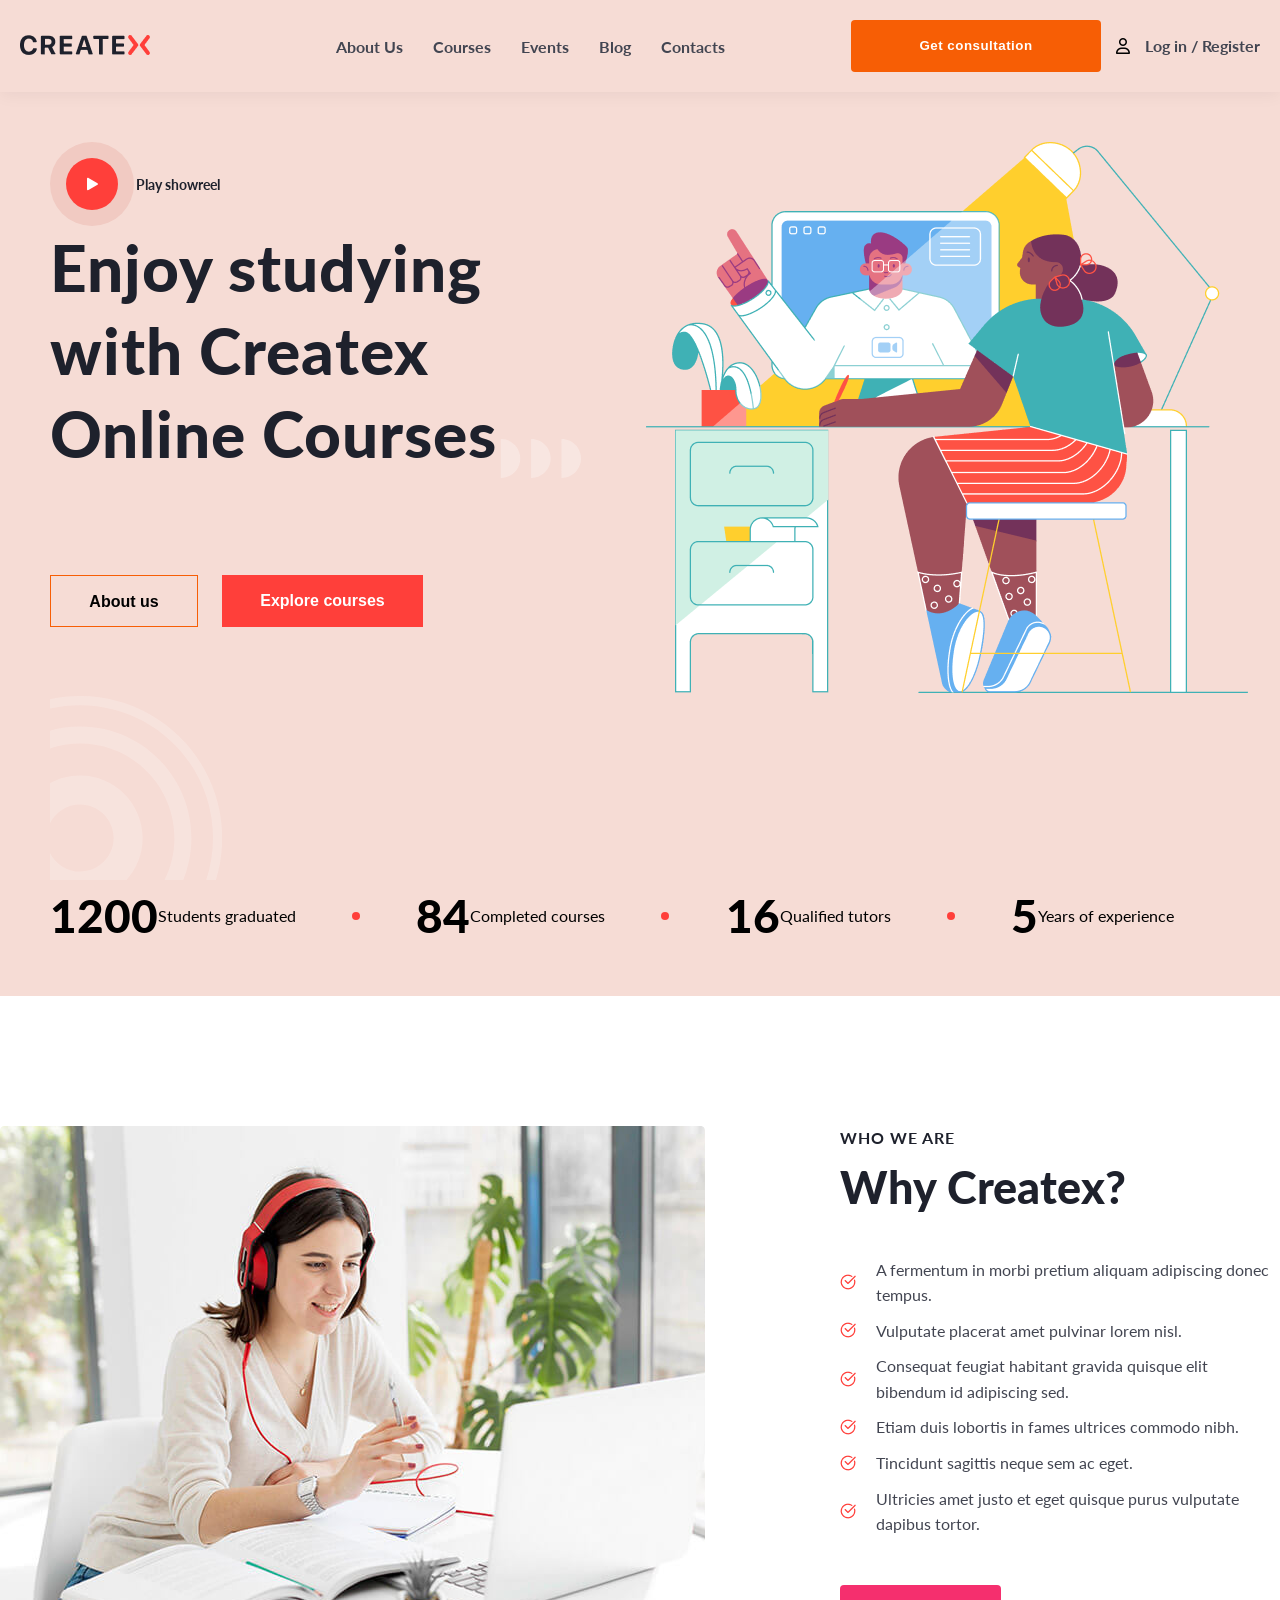
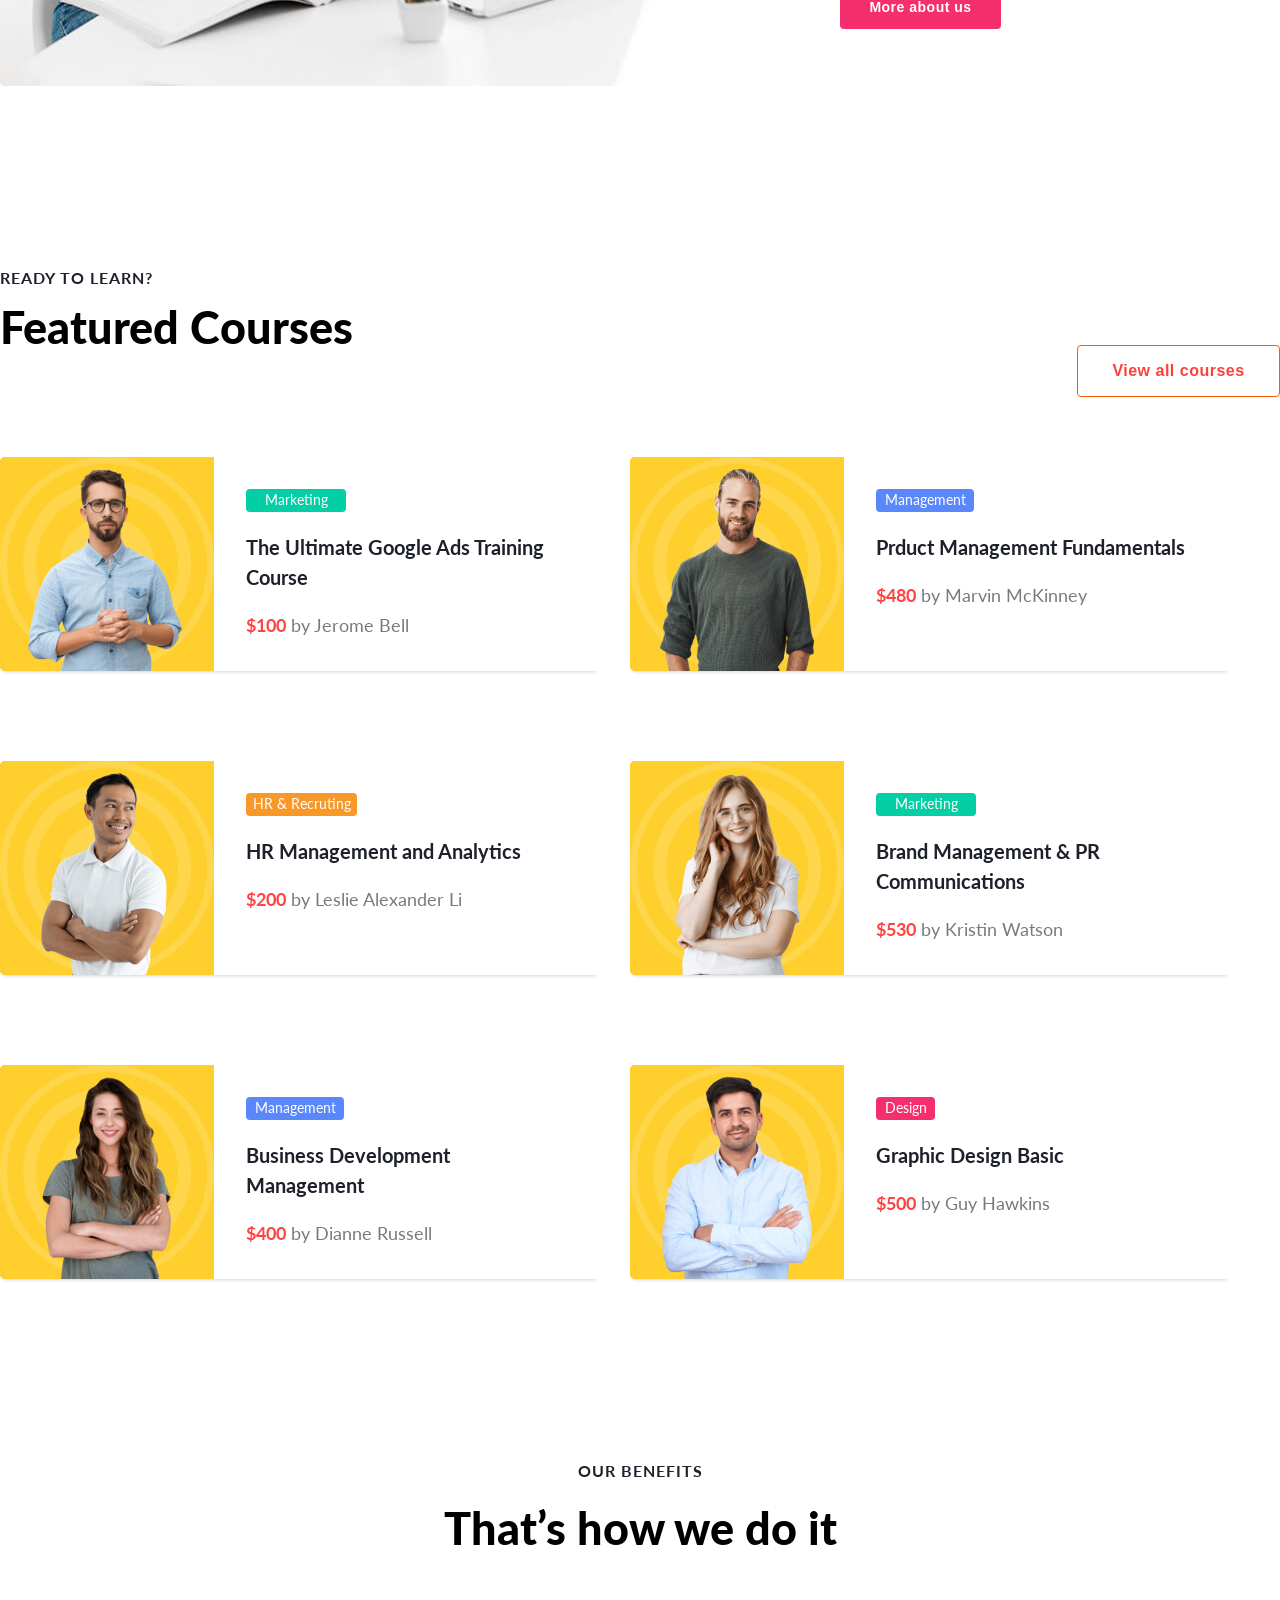
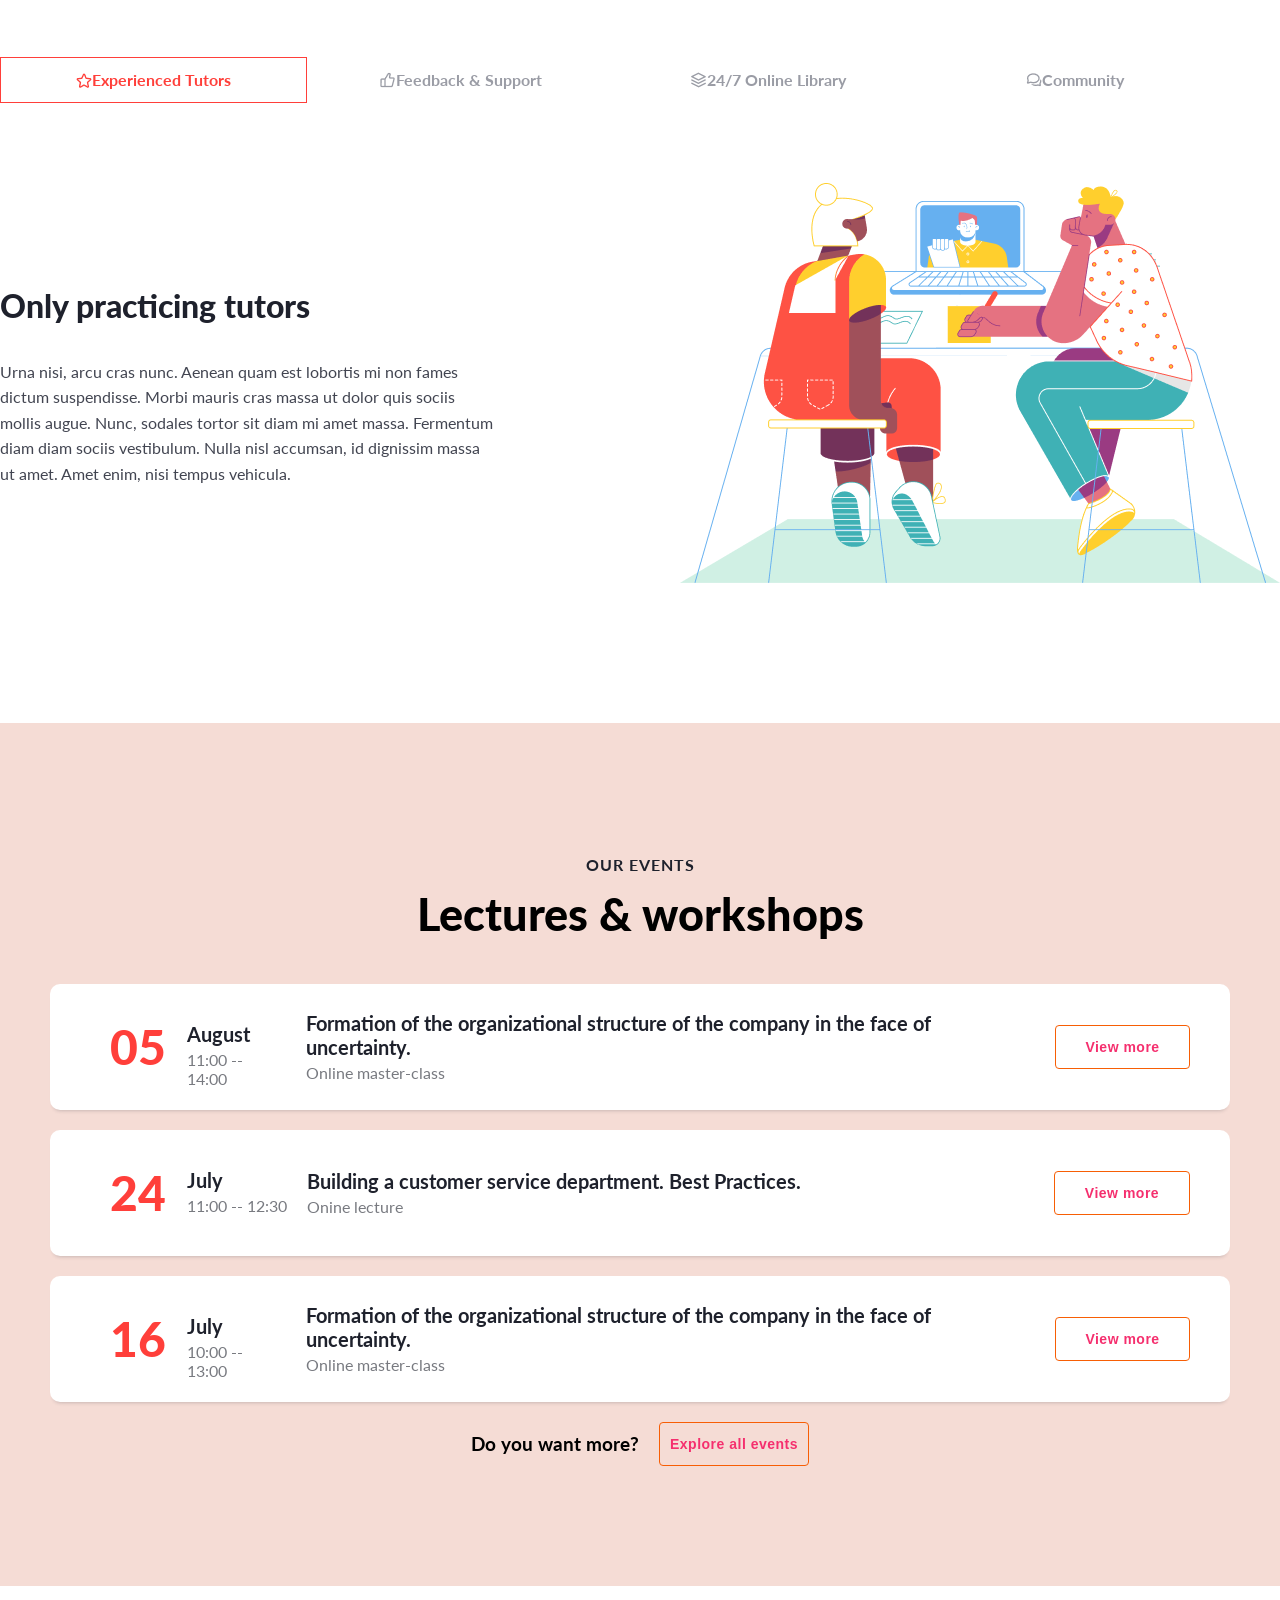
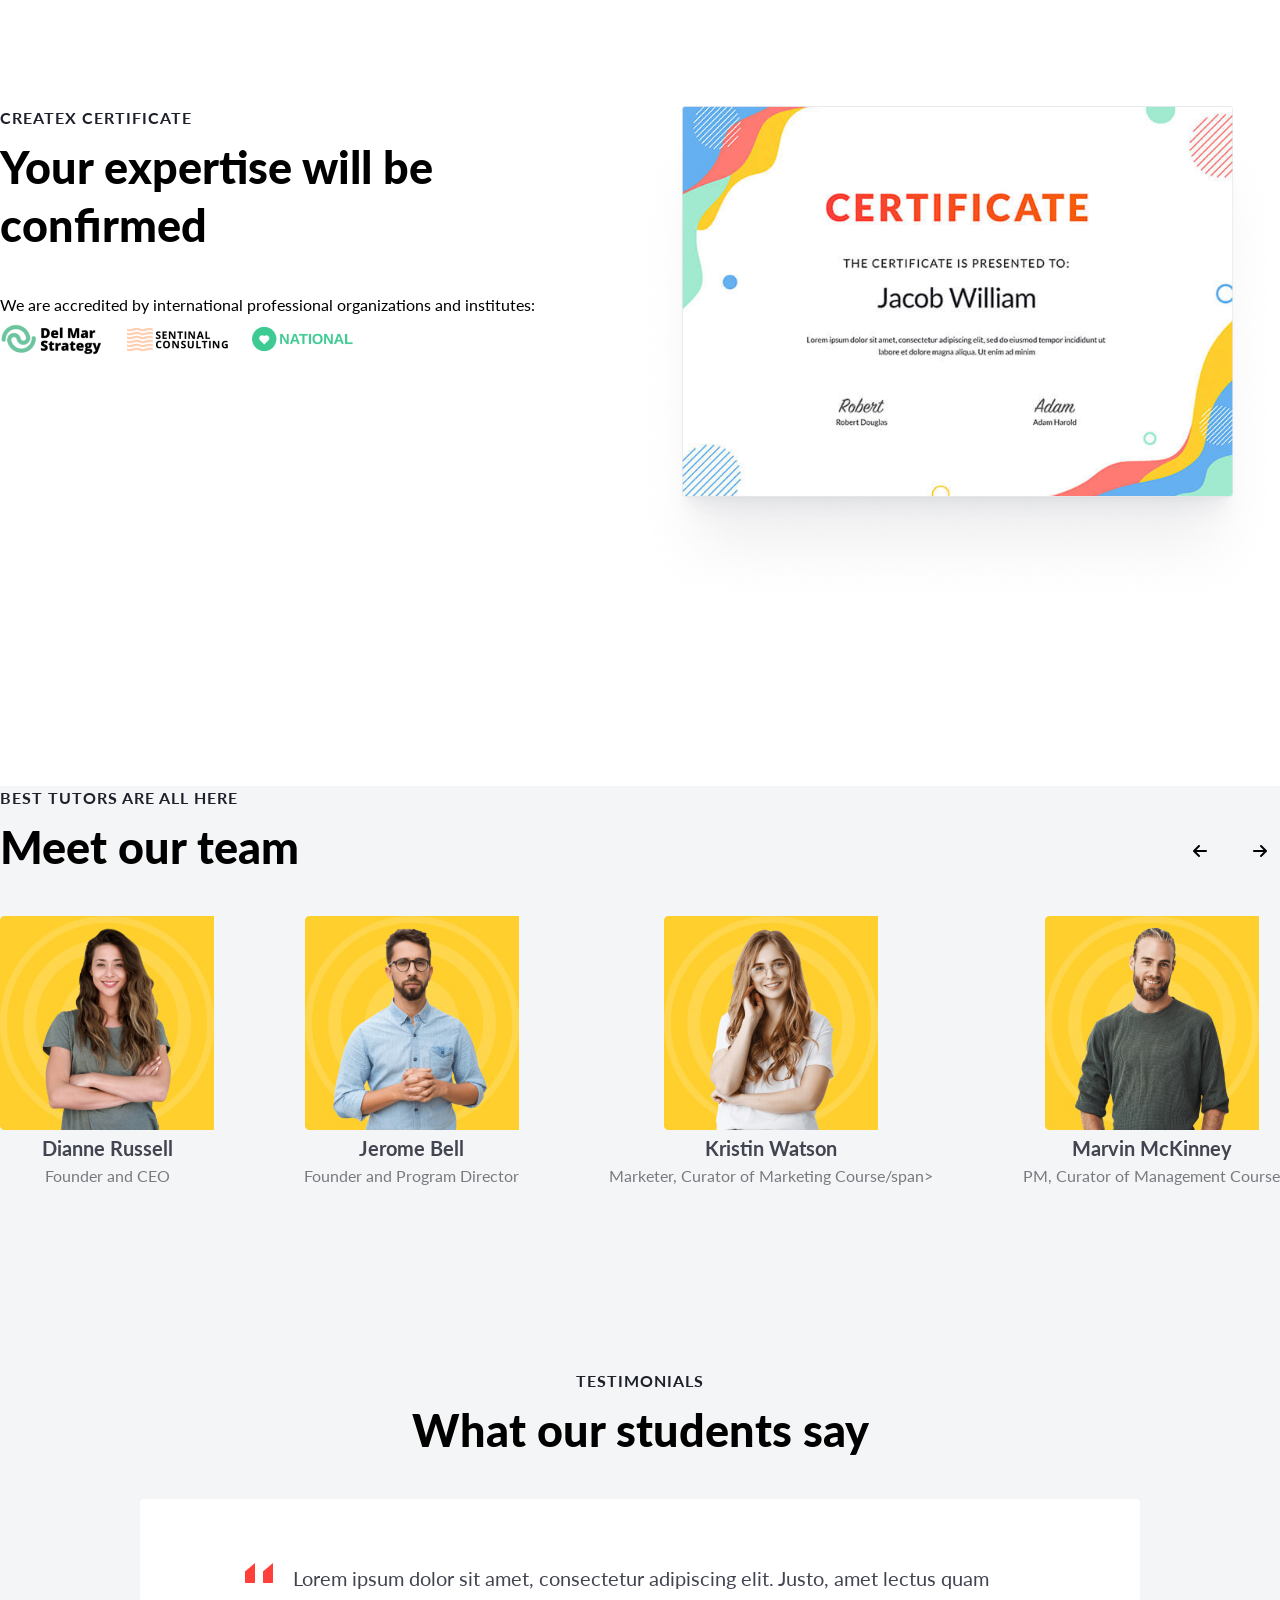
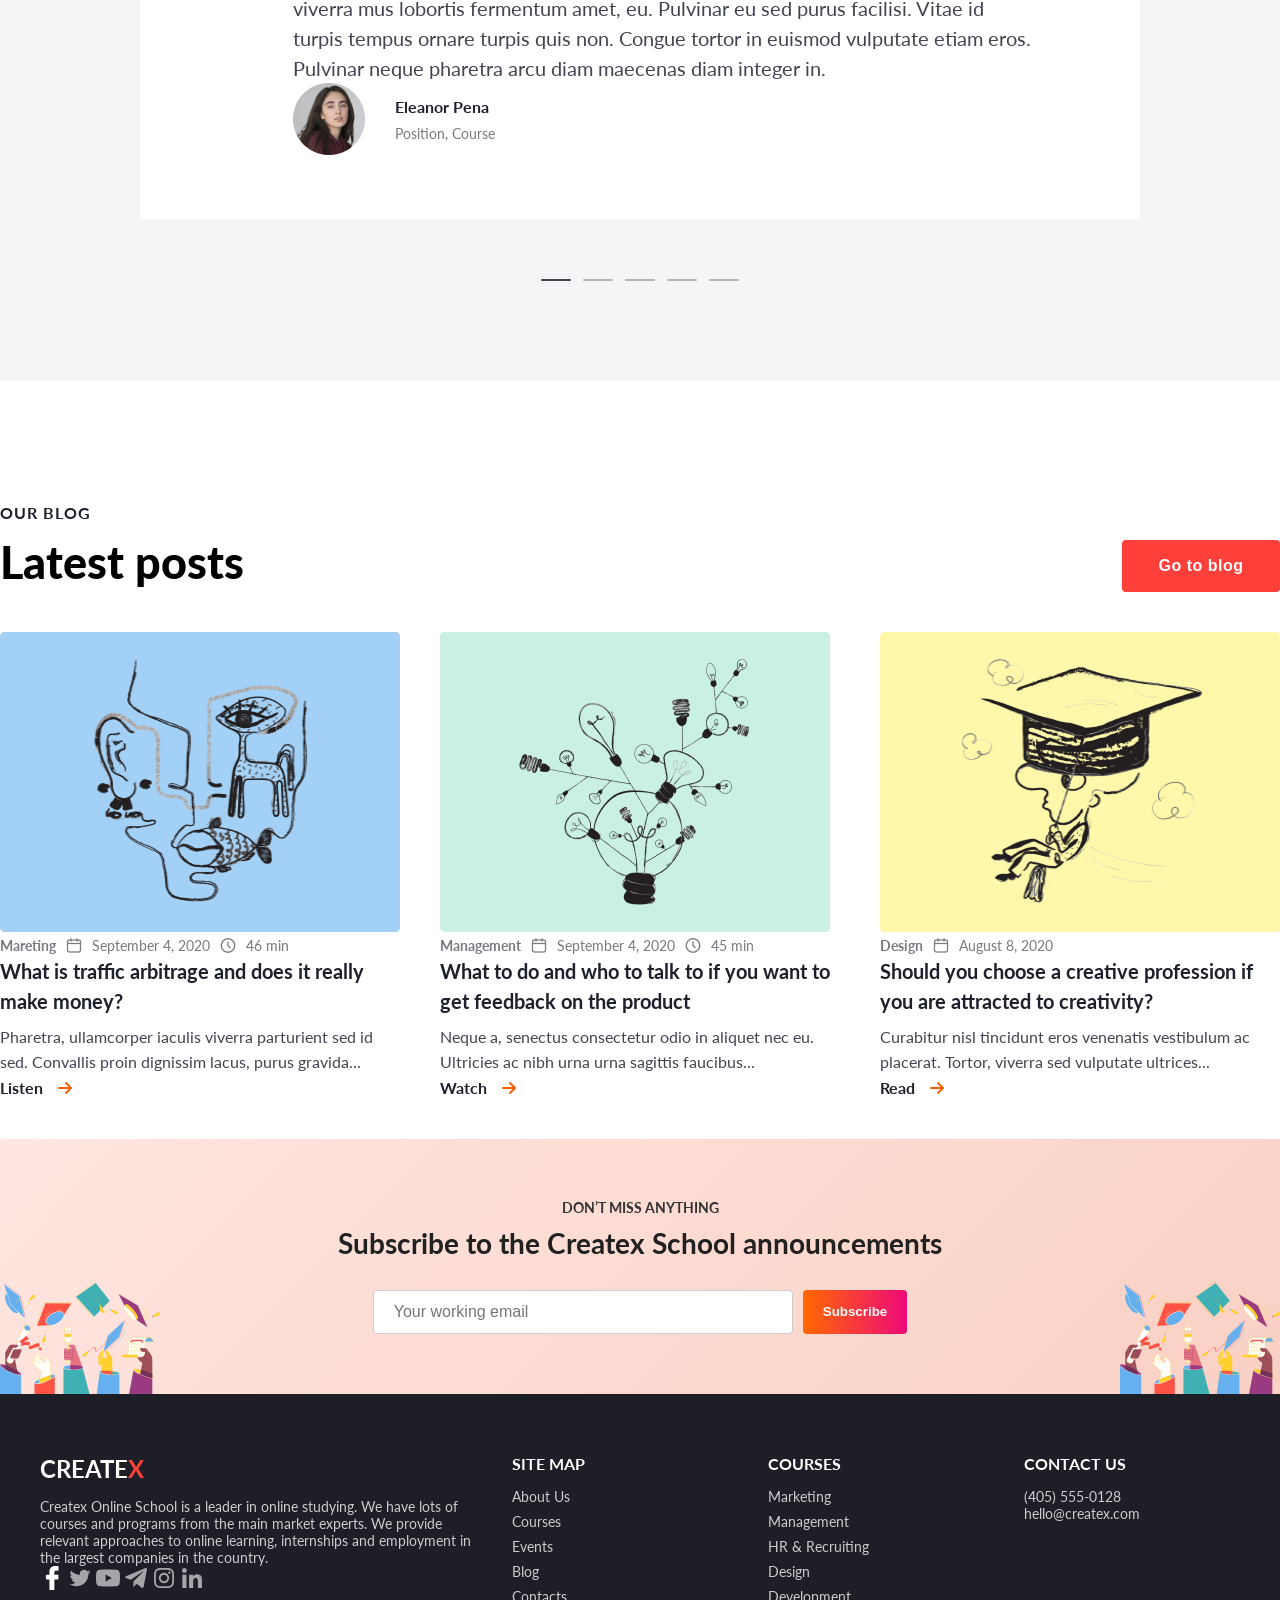
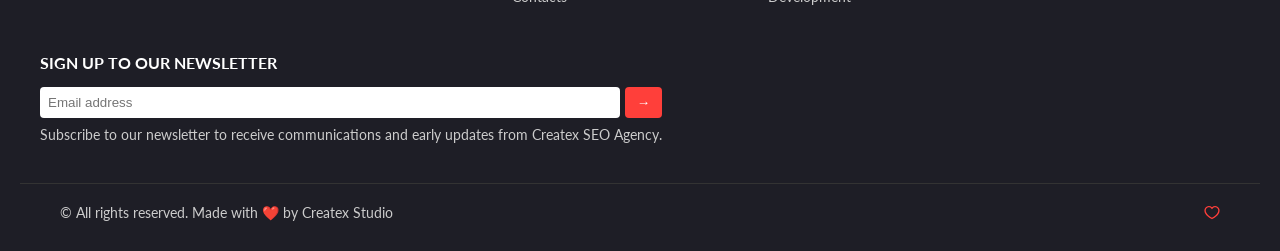
==== index.html @ f2e472a7 "first  limit edit" ====
<!DOCTYPE html>
<html lang="en">
<head>
    <meta charset="UTF-8">
    <meta name="viewport" content="width=device-width, initial-scale=1.0">
    <link rel="stylesheet" href="https://cdnjs.cloudflare.com/ajax/libs/font-awesome/6.7.2/css/all.min.css"
        integrity="sha512-Evv84Mr4kqVGRNSgIGL/F/aIDqQb7xQ2vcrdIwxfjThSH8CSR7PBEakCr51Ck+w+/U6swU2Im1vVX0SVk9ABhg=="
        crossorigin="anonymous" referrerpolicy="no-referrer" />
    <link rel="stylesheet" href="./styles/main.css">
    <title>Online Courses</title>
</head>
<body>
        
            <header>
               <div class="container">
                <div class="wrapp-header">
                    <div>
                        <img src="./images/logo.png" alt="">
                    </div>
                    <nav>
                        <ul>
                            <li>
                                <a href="">About Us</a>
                            </li>
                    
                            <li>
                                <a href="./pages/secondary.html">Courses</a>
                            </li>
                    
                            <li>
                                <a href="">Events</a>
                            </li>
                            <li>
                                <a href="">Blog</a>
                            </li>
                            <li>
                                <a href="">Contacts</a>
                            </li>
                        </ul>
                    </nav>
                    
                    <div class="header-btn-div">
                        <button class="header-btn">Get consultation</button>
                    
                        <i class="fa-regular fa-user"></i>
                        <span>Log in / Register</span>
                        </div>
                </div>
               </div>
             </header>
            <main>
                <section class="main-section">
                    <div class="container">
                       <div class="main-section_container">
                        <div class="main-div">
                            <div>
                                <div class="main-section-title">
                                    <div class="circle-flex">
                                        <div class="circle-flex1">
                                            <div class="circle-flex2">
                                                <img src="./images/Polygon.svg" alt="">
                                            </div>
                                        </div>
                                        <p>Play showreel</p>
                                    </div>
                                    <h1>Enjoy studying with Createx Online Courses</h1>
                                    <div class="circle-svg2">
                                        <img src="./images/shapes (2).svg" alt="">
                                    </div>
                                    <div class="main-bottom-btn">
                                        <button>About us</button>
                                        <button>Explore courses</button>
                                    </div>
                                </div>
                            </div>
                            <div class="main-img">
                                <img src="./images/illustration.png" alt="">
                            </div>
                        </div>
                        <div class="circle-svg1">
                            <img src="./images/circles.svg" alt="">
                        </div>
                        
                        <div class="main-section-bottom-sub">
                            <div>
                                <p>1200</p>
                                <span>Students graduated</span>
                            </div>
                            <div class="main-cub">
                            </div>
                        
                            <div>
                                <p>84</p>
                                <span>Completed courses</span>
                            </div>
                            <div class="main-cub">
                        
                            </div>
                        
                            <div>
                                <p>16</p>
                                <span>Qualified tutors</span>
                            </div>
                            <div class="main-cub">
                        
                            </div>
                        
                            <div>
                                <p>5</p>
                                <span>Years of experience</span>
                            </div>
                            <div>
                        
                            </div>
                        </div>
                       </div>
                    </div>        
                </section>
                <section class="secondary-section">
                    <div class="container">
                        <div class="secondary-section-maind_div">
                            <img src="./images/image.png" alt="">
                            <div class="secondary-section-title">
                                <h6>Who we are</h6>
                                <h1>Why Createx?</h1>
                                <div class="secondary-section-check_info">
                                    <div class="check-item">
                                        <img src="./images/check.png" alt="">
                                        <span>A fermentum in morbi pretium aliquam adipiscing donec tempus.</span>
                                    </div>
                                    <div class="check-item">
                                        <img src="./images/check.png" alt="">
                                        <span>Vulputate placerat amet pulvinar lorem nisl.</span>
                                    </div>
                                    <div class="check-item">
                                        <img src="./images/check.png" alt="">
                                        <span>Consequat feugiat habitant gravida quisque elit bibendum id adipiscing sed.</span>
                                    </div>
                                    <div class="check-item">
                                        <img src="./images/check.png" alt="">
                                        <span>Etiam duis lobortis in fames ultrices commodo nibh.</span>
                                    </div>
                                    <div class="check-item">
                                        <img src="./images/check.png" alt="">
                                        <span>Tincidunt sagittis neque sem ac eget.</span>
                                    </div>
                                    <div class="check-item">
                                        <img src="./images/check.png" alt="">
                                        <span>Ultricies amet justo et eget quisque purus vulputate dapibus tortor.</span>
                                    </div>
                                </div>
                                <button>More about us</button>
                            </div>
                        </div>
                    </div>
                </section>
                <section class="third-section">
                    <div class="container">
                        <div class="third-section-title">
                            <div class="third-section-heading">
                                <h6>Ready to learn?</h6>
                                <h1>Featured Courses</h1>
                            </div>
                            <button class="view-courses-btn">View all courses</button>
                        </div>

                        <div class="third-section-products-items">
                            <div class="third-section-products">
                                <img src="./images/image (5).png" alt="">
                                <div class="third-section-products-item">
                                    <span class="marketing-span">Marketing</span>
                                    <p>The Ultimate Google Ads Training Course</p>

                                    <div class="price-by-work">
                                        <span>$100</span>
                                        <span>by Jerome Bell</span>
                                    </div>
                                </div>
                            </div>

                            <div class="third-section-products">
                                <img src="./images/image (4).png" alt="">
                                <div class="third-section-products-item">
                                    <span class="menegment-span">Management</span>
                                    <p>Prduct Management Fundamentals</p>
                            
                                    <div class="price-by-work">
                                        <span>$480</span>
                                        <span>by Marvin McKinney</span>
                                    </div>
                                </div>
                            </div>

                            <div class="third-section-products">
                                <img src="./images/image -back-yellew2.png" alt="">
                                <div class="third-section-products-item">
                                    <span class="hr-span">HR & Recruting</span>
                                    <p>HR Management and Analytics</p>
                            
                                    <div class="price-by-work">
                                        <span>$200</span>
                                        <span>by Leslie Alexander Li</span>
                                    </div>
                                </div>
                            </div>

                            <div class="third-section-products">
                                <img src="./images/image (2).png" alt="">
                                <div class="third-section-products-item">
                                    <span class="marketing-span">Marketing</span>
                                    <p>Brand Management & PR Communications</p>
                            
                                    <div class="price-by-work">
                                        <span>$530</span>
                                        <span>by Kristin Watson</span>
                                    </div>
                                </div>
                            </div>

                            <div class="third-section-products">
                                <img src="./images/image (3).png" alt="">
                                <div class="third-section-products-item">
                                    <span class="menegment-span">Management</span>
                                    <p>Business Development Management</p>
                            
                                    <div class="price-by-work">
                                        <span>$400</span>
                                        <span>by Dianne Russell</span>
                                    </div>
                                </div>
                            </div>

                            <div class="third-section-products">
                                <img src="./images/image3.png" alt="">
                                <div class="third-section-products-item">
                                    <span class="design-span">Design</span>
                                    <p>Graphic Design Basic</p>
                            
                                    <div class="price-by-work">
                                        <span>$500</span>
                                        <span>by Guy Hawkins</span>
                                    </div>
                                </div>
                            </div>
                        </div>
                    </div>
                </section>
                <section class="fourth-section">
                    <div class="container">
                        <div class="fourth-section-title">
                            <h6>Our benefits</h6>
                            <h1>That’s how we do it</h1>
                        </div>
                        <div class="feedback-box">
                            <div class="feedback-box-firs">
                                <img src="./icons/Star (Stroke).png" alt="">
                                <p class="exp">Experienced Tutors</p>
                            </div>
                            <div>
                                <img src="./icons/like.png" alt="">
                                <p>Feedback & Support</p>
                            </div>
                            <div>
                                <img src="./icons/Layouts.png" alt="">
                                <p>24/7 Online Library</p>
                            </div>
                            <div>
                                <img src="./icons/Chat.png" alt="">
                                <p>Community</p>
                            </div>
                        </div>

                        <div class="fourth-section-middle">
                            <div>
                                <h2>Only practicing tutors</h2>
                                <span>Urna nisi, arcu cras nunc. Aenean quam est lobortis mi non fames dictum suspendisse. Morbi mauris cras massa ut dolor
                                quis sociis mollis augue. Nunc, sodales tortor sit diam mi amet massa. Fermentum diam diam sociis vestibulum. Nulla nisl
                                accumsan, id dignissim massa ut amet. Amet enim, nisi tempus vehicula.</span>
                            </div>
                            <img src="./images/illustration (2).png" alt="">
                        </div>
                    </div>
                </section>   
                <section class="fifth-section">
                    <div class="container">
                        <div class="fifth-section-main_div">
                            <div class="fifth-section-title">
                                <h6>Our Events</h6>
                                <h1>Lectures & workshops</h1>
                            </div>
                            
                            <div class="time-workshop">
                            
                                <div class="time-workshop-item">
                                    <p class="p1">05</p>
                                    <div class="time-workshop-cloc">
                                        <span class="span1">August</span>
                                        <span class="span2">11:00 -- 14:00</span>
                                    </div>
                                    <div class="master-class">
                                        <p>Formation of the organizational structure of the company in the face of uncertainty.</p>
                                        <span>Online master-class</span>
                                    </div>
                                    <button>View more</button>
                            
                                </div>
                            
                            
                                <div class="time-workshop">
                            
                                    <div class="time-workshop-item">
                                        <p class="p1">24</p>
                                        <div class="time-workshop-cloc">
                                            <span class="span1">July</span>
                                            <span class="span2">11:00 -- 12:30</span>
                                        </div>
                                        <div class="master-class">
                                            <p>Building a customer service department. Best Practices.</p>
                                            <span>Onine lecture</span>
                                        </div>
                                        <button>View more</button>
                            
                                    </div>
                            
                            
                                    <div class="time-workshop">
                                        <div class="time-workshop-item">
                                            <p class="p1">16</p>
                                            <div class="time-workshop-cloc">
                                                <span class="span1">July</span>
                                                <span class="span2">10:00 -- 13:00</span>
                                            </div>
                                            <div class="master-class">
                                                <p>Formation of the organizational structure of the company in the face of uncertainty.</p>
                                                <span>Online master-class</span>
                                            </div>
                                            <button>View more</button>
                            
                                        </div>
                                    </div>
                            
                                    <div class="bottom">
                                        <div class="fifth-section-bottom-btn">
                                            <h3>Do you want more?</h3>
                                            <button>Explore all events</button>
                                        </div>
                                    </div>
                            
                                </div>
                                </section>
                                <section class="sixth-section">
                                    <div class="container">
                                        <div class="sixth-section-class">
                                            <div>
                                                <h6>Createx Certificate</h6>
                                                <h1>Your expertise will be confirmed</h1>
                                                <span>We are accredited by international professional organizations and institutes:</span>
                            
                                                <div class="sixth-section-part">
                                                    <img src="images/logo (3).png" alt="">
                                                    <img src="./images/logo (1).png" alt="">
                                                    <img src="./images/logo (2).png" alt="">
                                                </div>
                                            </div>
                            
                                            <img src="./images/image (6).png" alt="">
                                        </div>
                                    </div>
                                </section>
                                <section class="seventh-section">
                                    <div class="container">
                                       <div class="seven-section-main_div">
                                        <div class="seventh-section-title">
                                            <div>
                                                <h6>Best tutors are all here</h6>
                                                <h1>Meet our team</h1>
                                            </div>
                                            <div class="next-pages">
                                                <div><i class="fa-solid fa-arrow-left"></i></div>
                                                <div><i class="fa-solid fa-arrow-right"></i></div>
                                            </div>
                                        </div>
                                        
                                        <div class="meet-box">
                                            <div>
                                                <img src="./images/image (3).png" alt="">
                                                <p>Dianne Russell</p>
                                                <span>Founder and CEO</span>
                                            </div>
                                        
                                            <div>
                                                <img src="./images/image (5).png" alt="">
                                                <p>Jerome Bell</p>
                                                <span>Founder and Program Director</span>
                                            </div>
                                        
                                            <div>
                                                <img src="./images/image (2).png" alt="">
                                                <p>Kristin Watson</p>
                                                <span>Marketer, Curator of Marketing Course/span>
                                            </div>
                                        
                                            <div>
                                                <img src="./images/image (4).png" alt="">
                                                <p>Marvin McKinney</p>
                                                <span>PM, Curator of Management Course</span>
                                            </div>
                                        </div>
                                       </div>
                                    </div>
                                </section>
                                <div class="container">
                                    <section class="eight-section">
                                        <div class="container">
                                            <div class="eight-section-title">
                                                <h6>TESTIMONIALS</h6>
                                                <h1>What our students say</h1>
                                            </div>
                            
                                            <div class="student-commen">
                                                <div>
                                                    <img src="./images/braces.png" alt="">
                                                </div>
                                                <div>
                                                    <p class="comment">Lorem ipsum dolor sit amet, consectetur adipiscing elit. Justo, amet lectus
                                                        quam
                                                        viverra mus lobortis
                                                        fermentum amet,
                                                        eu. Pulvinar eu sed purus facilisi. Vitae id turpis tempus ornare turpis quis non. Congue
                                                        tortor in
                                                        euismod
                                                        vulputate
                                                        etiam eros. Pulvinar neque pharetra arcu diam maecenas diam integer in.</p>
                                                    <div class="person-info-box">
                                                        <img src="./images/image (10).png" alt="">
                                                        <div class="person-info">
                                                            <p>Eleanor Pena</p>
                                                            <span>Position, Course</span>
                                                        </div>
                                                    </div>
                                                </div>
                                            </div>
                            
                                            <div class="comment-line">
                                                <div></div>
                                                <div></div>
                                                <div></div>
                                                <div></div>
                                                <div></div>
                                                </div>
                        </div>
                    </div>
                </section>
               </div>
               <div class="container">
                <section class="nineth-section">
                    <div class="container">
                        <div class="nineth-section-title">
                            <div>
                                <h6>Our blog</h6>
                                <h1>Latest posts</h1>
                            </div>
                            <div class="nineth-section-title-btn">
                                <button>Go to blog</button>
                            </div>
                        </div>
                
                        <div class="blog">
                            <div class="blog-item">
                                <img src="./images/image (9).png" alt="" class="main-blog_img">
                                <div class="blog-subtitle">
                                    <span class="job">Mareting</span>
                                    <img src="./icons/Calendar.png" alt="">
                                    <span class="secondary-title">September 4, 2020</span>
                                    <img src="./icons/Clock.png" alt="">
                                    <span class="secondary-title">46 min</span>
                                </div>
                
                                <div>
                                    <p class="card-info">What is traffic arbitrage and does it really make money?</p>
                                    <span class="card-info-span">Pharetra, ullamcorper iaculis viverra parturient sed id sed. Convallis
                                        proin dignissim lacus, purus gravida...</span>
                                </div>
                
                                <div class="card-link">
                                    <span class="card-link-span">Listen</span>
                                    <a href=""><i class="fa-solid fa-arrow-right"></i></a>
                                </div>
                            </div>
                
                            <div class="blog-item">
                                <img src="./images/image (8).png" alt="">
                                <div class="blog-subtitle">
                                    <span class="job">Management</span>
                                    <img src="./icons/Calendar.png" alt="">
                                    <span class="secondary-title">September 4, 2020</span>
                                    <img src="./icons/Clock.png" alt="">
                                    <span class="secondary-title">45 min</span>
                                </div>
                
                                <div>
                                    <p class="card-info">What to do and who to talk to if you want to get feedback on the product</p>
                                    <span class="card-info-span">Neque a, senectus consectetur odio in aliquet nec eu. Ultricies ac nibh
                                        urna urna sagittis faucibus...</span>
                                </div>
                
                                <div class="card-link">
                                    <span class="card-link-span">Watch</span>
                                    <a href=""><i class="fa-solid fa-arrow-right"></i></a>
                                </div>
                            </div>
                
                            <div class="blog-item">
                                <img src="./images/image (7).png" alt="" class="main-blog_img">
                                <div class="blog-subtitle">
                                    <span class="job">Design</span>
                                    <img src="./icons/Calendar.png" alt="">
                                    <span class="secondary-title">August 8, 2020</span>
                                </div>
                
                                <div>
                                    <p class="card-info">Should you choose a creative profession if you are attracted to creativity?</p>
                                    <span class="card-info-span">Curabitur nisl tincidunt eros venenatis vestibulum ac placerat. Tortor,
                                        viverra sed vulputate ultrices...</span>
                                </div>
                
                                <div class="card-link">
                                    <span class="card-link-span">Read</span>
                                    <a href=""><i class="fa-solid fa-arrow-right"></i></a>
                                </div>
                            </div>
                
                        </div>
                    </div>
                </section>
               </div>
                <div class="container">
                    <section class="subscribe">
                        <p class="subscribe-label">DON’T MISS ANYTHING</p>
                        <h2 class="subscribe-title">Subscribe to the Createx School announcements</h2>
                        <form class="subscribe-form">
                            <input type="email" placeholder="Your working email" required />
                            <button type="submit">Subscribe</button>
                        </form>
                        <img src="./svg/illustration (1).svg" alt="Graduation illustration" class="subscribe-bg-left">
                        <img src="./svg/illustration (1).svg" alt="Graduation illustration" class="subscribe-bg-right">
                    </section>
                </div>
              </main>  
           <div class="container">
            <footer class="footer">
                <div class="footer-container">
            
                    <div class="footer-col footer-brand">
                        <h3 class="logo">CREATE<span class="logo-x">X</span></h3>
                        <p>Createx Online School is a leader in online studying. We have lots of courses and programs from the main
                            market experts. We provide relevant approaches to online learning, internships and employment in the
                            largest companies in the country.</p>
                        <div class="socials">
                            <img src="svg/./Vector (1).svg" alt="">
                            <img src="svg/./Twitter (1).svg" alt="">
                            <img src="svg/./YouTube.svg" alt="">
                            <img src="svg/./telegram.svg" alt="">
                            <img src="svg/./Instagram.svg" alt="">
                            <img src="svg/./Linked-In.svg" alt="">
                        </div>
                    </div>
            
                    <div class="footer-col">
                        <h4>SITE MAP</h4>
                        <ul>
                            <li><a href="#">About Us</a></li>
                            <li><a href="#">Courses</a></li>
                            <li><a href="#">Events</a></li>
                            <li><a href="#">Blog</a></li>
                            <li><a href="#">Contacts</a></li>
                        </ul>
                    </div>
            
                    <div class="footer-col">
                        <h4>COURSES</h4>
                        <ul>
                            <li><a href="#">Marketing</a></li>
                            <li><a href="#">Management</a></li>
                            <li><a href="#">HR & Recruiting</a></li>
                            <li><a href="#">Design</a></li>
                            <li><a href="#">Development</a></li>
                        </ul>
                    </div>
            
                    <div class="footer-col">
                        <h4>CONTACT US</h4>
                        <p>(405) 555-0128</p>
                        <p>hello@createx.com</p>
            
            
                        </p>
                    </div>
                    <div>
                        <h4 class="newsletter-title">SIGN UP TO OUR NEWSLETTER</h4>
                        <form class="newsletter-form">
                            <input type="email" placeholder="Email address" required />
                            <button>&rarr;</button>
                        </form>
                        <p class="newsletter-note">
                            Subscribe to our newsletter to receive communications and early updates from Createx SEO Agency.
                    </div>
                </div>
            
                <div class="footer-bottom">
                    <p>&copy; All rights reserved. Made with ❤️ by Createx Studio</p>
                    <img src="./svg/Heart.svg" alt="">
                </div>
            </footer>
           </div>

</body>
</html>
---- styles/main.css ----
@import url('https://fonts.googleapis.com/css2?family=Lato:ital,wght@0,100;0,300;0,400;0,700;0,900;1,100;1,300;1,400;1,700;1,900&display=swap');
*{
    margin: 0;
    padding: 0;
    box-sizing: border-box;
    text-decoration: none;
}
body{
    font-family: 'Lato';
    overflow-x: hidden;
    
}
:root{
    --main-text-color:rgba(255, 255, 255, 1);
    --main-btn-color: rgba(255, 63, 58, 1);
}
.container {
    max-width: 1300px;
    margin: 0 auto;
    padding: 0;
    width: 100%;
}
.wrapp-header{
    box-shadow: 0px 3px 16px 0px rgb(0 0 0 /5%);
    display: flex;
    justify-content: space-between;
    align-items: center;

}
h6{
    font-weight: 700;
    margin-bottom: 8px;
    font-size: 16px;
    line-height: 150%;
    letter-spacing: 1px;
    text-transform: uppercase;
    color: rgba(30, 33, 44, 1);
}
h1{
    font-weight: 900;
    margin-bottom: 40px;
    font-size: 45px;line-height: 130%;
    }
    
header {
    
    display: flex;
    position: sticky;
    top: 0;
    z-index: 10;
}
.wrapp-header{
    padding: 20px;
    display: flex;
    justify-content: space-between;
    background-color: rgba(246, 220, 213, 255);
}
header nav{
    padding-left: 60px;
}
header nav ul {
    list-style: none;
    display: flex;
    gap: 30px;
}
nav a{
    font-weight: 700;
    font-size: 16px;
    color: rgba(66, 69, 81, 1);
}
nav a:hover{
    color: var(--main-btn-color);
    transition: all 0.3s;

}
.header-btn{
    font-weight: 700;
    line-height: 52px;
    letter-spacing: 0.5px;
    color: var(--main-text-color);
    width: 250px;
    border: none;
    border-radius: 4px;
    background-color: rgba(247, 94, 5, 1);
}
.header-btn-div{
    gap: 15px;
    display: flex;
    text-align: center;
    justify-content: center;
    align-items: center;
}
.header-btn-div span{
    font-weight: 700;
    font-size: 16px;
    line-height: 160%;
    color: rgba(66, 69, 81, 1);
}
.header-btn:hover{
    transition: all 02.s;
    cursor: pointer;
    background: #FCB454;
}
/*main section*/
.main-section{
    display: flex;
    gap: 50px;
}
.main-section_container{
    width: 100%;
    padding: 50px;
    background-color: rgba(246, 220, 213, 255);
}
.main-div{
    display: flex;
    gap: 100px;
}
.circle-svg1 ,
.circle-svg2{
    position: relative;
}
.circle-svg1 img {
    position: absolute;
}
.circle-svg2 img{
    position: absolute;
    width: 88px;
        height: 47px;
        top: -80px;
        left: 445px;
}
.circle-flex{
    display: flex;
    gap: 2px;
    align-items: center;
}
.circle-flex{
    font-weight: 700;
    font-size: 14px;
    line-height: 150%;
    color: rgba(30, 33, 44, 1);
}
.circle-flex1{
    border-radius: 50%;
    width: 84px;
    height: 84px;
    display: flex;
    justify-content: center;
    text-align: center;
    align-items: center;
    background:rgba(241, 202, 194, 255) ;
}
.circle-flex2{
    display: flex;
    justify-content: center;
    text-align: center;
    align-items: center;
    border-radius: 50%;
    width: 52px;
    height: 52px;
    background: var(--main-btn-color);
}
.main-section-title h1{
    position: relative;
    width: 496px;
    height: 249px;
    font-weight: 900;
    font-size: 64px;
    line-height: 130%;
    letter-spacing: 1px;
    color: rgba(30, 33, 44, 1);
}
.main-bottom-btn{
    padding-top: 60px;
    display: flex;
    gap: 24px;
}
.main-bottom-btn button{
    font-weight: 700;
        font-size: 16px;
        line-height: 52px;
}
.main-bottom-btn button:first-child{
    width: 148px;
    height: 52px;
    border: 1px solid rgba(247, 94, 5, 1);
    background: transparent;
}
.main-bottom-btn button:last-child{
    width: 201px;
    height: 52px;
    border: none;
    color: var(--main-text-color);
    background-color: var(--main-btn-color);

}
.main-section-bottom-sub{
    display: flex;
    width: 100%;
    height: 60px;
    margin-top: 190px;
    align-items: center;
    justify-content: space-between;
}
.main-section-bottom-sub div{
    display: flex;
    align-items: center;
}
.main-section-bottom-sub div p{
    font-weight: 900;
    font-size: 46px;
    line-height: 130%;
}
.main-cub{
    width: 8px;
    height: 8px;
    background-color: var(--main-btn-color);
    border-radius: 50%;

}
/*secondary section style*/
.secondary-section-maind_div{
    margin-top: 130px;
    display: flex;
    gap: 135px;
    color: rgba(30, 33, 44, 1);
}
.secondary-section-maind_div img:first-child{
    border-radius: 4px;
}


.secondary-section-check_info{
    display: flex;
    flex-direction: column;
    gap: 10px;
}
.check-item {
    display: flex;
    align-items: center;
    gap: 20px;
}
.check-item span{
    font-weight: 400;
    font-size: 16px;
    line-height: 160%;
    color: rgba(66, 69, 81, 1);
}
.secondary-section-check_info img{
    display: flex;
    align-items: center;
    width: 16px;
    height: 16px;
}
.secondary-section-title button{
    margin-top: 48px;
    font-weight: 700;
    font-size: 14px;
    line-height: 44px;
    letter-spacing: 0.5px;
    border-radius: 4px;
    border: none;
    width: 161px;
    height: 44px;
    color: var(--main-text-color);
    align-items: center;
    background-color: rgba(245, 47, 110, 1);

}
/*third setion sytle*/
.third-section {
    margin-top: 180px;
}

.third-section-title {
    display: flex;
    justify-content: space-between;
    align-items: center;
}

.view-courses-btn {
    display: flex;
    align-self: flex-end;
    justify-content: center;
    width: 203px;
    height: 52px;
    font-weight: 700;
    font-size: 16px;
    line-height: 52px;
    letter-spacing: 0.5px;
    background: transparent;
    border: 1px solid rgba(247, 94, 5, 1);
    align-items: center;
    border-radius: 4px;
    text-align: center;
    color: var(--main-btn-color);
    cursor: pointer;
}
.third-section-products{
    display: flex;
    width: 600px;
    height: 214px;
    margin-top: 60px;
    box-shadow: 0px 4px 4px -4px rgba(30, 33, 44, 0.3);
    
    
}
.third-section-products:hover{
    transition: all 0.2s;
    box-shadow: 0px 12px 10px -6px rgba(122, 142, 231, 0.4);
}
.third-section-products-items{
    display: flex;
    flex-wrap: wrap;
    gap: 30px;
    
    
}
.third-section-products-item{
    padding: 32px;
}
.third-section-products-item span{
    display: block;
    font-size: 14px;
    line-height: 150%;
    border-radius: 4px;
    margin-bottom: 20px;
}
.third-section-products-item p{
    font-size: 20px;
    font-weight: 700;
    line-height: 150%;
    color: rgba(30, 33, 44, 1);
    margin-bottom: 20px;
}
.third-section-products-item .marketing-span{
    align-items: center;
    color: var(--main-text-color);
    text-align: center;
    background-color: rgba(3, 206, 164, 1);
    width: 100px;
    height: 23px;
}
.menegment-span{
    width: 98px;
    height: 23px;
    text-align: center;
    align-items: center;
    background: rgba(90, 135, 252, 1);
    color: var(--main-text-color);
}
.price-by-work{
    display: flex;
    gap: 5px;
  
}

.design-span{
    width: 59px;
    height: 23px;
    align-items: center;
    text-align: center;
    color: var(--main-text-color);
    background: rgba(245, 47, 110, 1);
}
.hr-span{
    text-align: center;
    align-items: center;
    width: 111px;
    height: 23px;
    background: rgba(248, 152, 40, 1);
    color: var(--main-text-color);

}
.price-by-work span:first-child{
    font-weight: 700;
    font-size: 18px;
    line-height: 150%;
    color: rgba(255, 66, 66, 1);
    border-right: 1px rgba(120, 122, 128, 1);
}
.price-by-work span:last-child{
    font-size: 18px;
    line-height: 150%;
    color: rgba(120, 122, 128, 1);
}
/*fourth-section*/
.fourth-section{
    margin-top: 180px;
}
.fourth-section-title{
    display: flex;
    flex-direction: column;
    gap: 8px;
    align-items: center;
    text-align: center;
}
.feedback-box{
    margin-top: 60px;
    display: flex;
}
.feedback-box div:hover {
    color: var(--main-btn-color);
    border: 1px solid var(--main-btn-color);
}
.feedback-box-firs{
    border: 1px solid var(--main-btn-color);
}
.feedback-box div{
    justify-content: center;
    text-align: center;
    align-items: center;
    width: 307px;
    height: 46px;
    display: flex;
}
.feedback-box div .exp{
    color: var(--main-btn-color);
}
.feedback-box div p{
    font-weight: 700;
    line-height: 160%;
    color: rgba(154, 156, 165, 1);
}
.fourth-section-middle{
    display: flex;
    justify-content: space-between;  
}
.fourth-section-middle div{
    margin-top: 182px;
    width: 495px;
    height: 196px;
}
.fourth-section-middle  img{
    margin-top: 60px;
    margin-bottom: 120px;
}
.fourth-section-middle div h2{
    padding-bottom: 32px;
    font-size: 32px;
    font-weight: 900;
    line-height: 130%;
    color: rgba(30, 33, 44, 1);
}
.fourth-section-middle div span{
    font-weight: 400;
    font-size: 16px;
    line-height: 160%;
    color: rgba(66, 69, 81, 1);
}
/*fifth section style*/
.blog-item{
    position: relative;
}

.fifth-section-main_div{
    padding: 50px;
    background: rgba(245, 220, 213, 255);
}
.podcas-img{
    position: sticky;
    bottom: 20px;
}
.fifth-section-title{
        padding-top: 80px;
        text-align: center;
        align-items: center;
}
.time-workshop-item {
    display: flex;
    align-items: center;
    gap: 20px;
    padding: 32px 40px;
    background-color: rgba(255, 255, 255, 1);
    box-shadow: 0 4px 4px -4px rgba(30, 33, 44, 0.3);
    border-radius: 10px;
    height: 126px;
    transition: all 0.2s ease;
    margin-bottom: 20px;
}

.time-workshop-item:hover {
    box-shadow: 0 12px 10px -6px rgba(255, 63, 58, 0.5);
}
.p1 {
    font-size: 48px;
    font-weight: 900;
    line-height: 130%;
    color: rgba(255, 63, 58, 1);
    margin-left: 20px;
    width: 57px;
    height: 62px;
}
.time-workshop-cloc {
    display: flex;
    flex-direction: column;
    gap: 4px;
    width: 100px;
    height: 50px;
}
.span1 {
    font-weight: 700;
    font-size: 20px;
    color: rgba(30, 33, 44, 1);
}

.span2 {
    font-weight: 400;
    font-size: 16px;
    color: rgba(120, 122, 128, 1);
}
.master-class {
    display: flex;
    flex-direction: column;
    gap: 4px;
}
.master-class p {
    font-weight: 700;
    font-size: 20px;
    color: rgba(30, 33, 44, 1);
}
.master-class span {
    font-weight: 400;
    font-size: 16px;
    color: rgba(120, 122, 128, 1);
}
.time-workshop button {
    margin-left: auto;
    width: 136px;
    height: 44px;
    font-weight: 700;
    font-size: 14px;
    color: rgba(245, 47, 110, 1);
    border: 1px solid rgba(247, 94, 5, 1);
    border-radius: 4px;
    cursor: pointer;
    background: transparent;
    letter-spacing: 0.5px;
    
}
.time-workshop button:hover {
    transition: all 0.2s;
    color: var(--main-text-color);
    background: linear-gradient(90deg, #f75e05 0%, #ff774c 100%);
}
.bottom{
    display: flex;
    align-items: center;
    text-align: center;
    justify-content: center;
    padding-bottom: 70px;
}
.fifth-section-bottom-btn{
    display: flex;
    align-items: center;
    gap: 20px;
}
.fifth-section-bottom-btn button{
    width: 150px;
}
.sixth-section-class{
    width: 100%;
    height: 500px;
    margin-top: 120px;
    justify-content: space-between;
    display: flex;
}
.sixth-section-part{
    display: flex;
    gap: 20px;
}
.seventh-section{
    padding-top: 180px;
    
}
.seven-section-main_div{
    background: rgba(244, 245, 246, 1);
}
.seventh-section-title{
    display: flex;
    justify-content: space-between;
}
.next-pages{
    display: flex;
    gap: 20px;
    align-items: center;
    align-self: center;
    text-align: center;
}
.next-pages div{
    width: 40px;
    display: flex;
    justify-content: center;
    text-align: center;
    align-items: center;
    height: 40px;
    border-radius: 50%;
}

.next-pages div:hover{
    transition: all 0.2s;
    cursor: pointer;
    background: rgba(255, 63, 58, 1);
    color: var(--main-text-color);
}
.meet-box{
    display: flex;
    justify-content: space-between;
}
.meet-box div{
    align-items: center;
    text-align: center;
}
.meet-box div p{
    font-weight: 700;
    font-size: 20px;
    line-height: 150%;
    color: rgba(66, 69, 81, 1);
}
.meet-box  div span{
    font-weight: 400;
    font-size: 16px;
    line-height: 160%;
    color: rgba(120, 122, 128, 1);
}
.eight-section{
    padding-top: 180px;
    background: rgba(244, 245, 246, 1);
}
.eight-section-title{
    align-items: center;
    text-align: center;  
}
.student-commen{
    display: flex;
    padding-left: 105px;
    padding-right: 105px;
    padding-top: 64px;
    padding-bottom: 64px;
    border-radius: 4px;
    background: var(--main-text-color);
    width: 1000px;
    margin: 0 auto;
    gap: 20px;
}
.comment{
    font-weight: 400;
    font-size: 20px;
    line-height: 150%;
    color: rgba(66, 69, 81, 1);
}
.person-info-box{
    display: flex;
    gap: 30px;
}
.person-info{
    justify-content: center;
    text-align: left;
    align-items: left;
    display: flex;
    flex-direction: column;
    gap: 4px;
}
.person-info p{
    font-weight: 700;
    font-size: 16px;
    line-height: 160%;
    color: rgba(30, 33, 44, 1);
}.person-info span{
    font-weight: 400;
    font-size: 14px;
    line-height: 150%;
    color: rgba(120, 122, 128, 1);
}
.comment-line{
    justify-content: center;
    text-align: center;
    align-items: center;
    margin-top: 60px;
    display: flex;
    padding-bottom: 100px;
    gap: 12px;
}
.comment-line div:first-child{
    width: 30px;
    border-radius: 3px;
    background: rgba(66, 69, 81, 1);
}
.comment-line div{
    width: 30px;
    height: 2px;
    border-radius: 3px;
    background-color: rgba(179, 183, 188, 1);
}
.nineth-section{
    padding-top: 120px;
}
.nineth-section-title{
    display: flex;
    justify-content: space-between;
}
.nineth-section-title-btn{
    align-self: center;
    align-items: flex-end;
}
.nineth-section-title-btn button{
    width: 158px;
    height: 52px;
    background-color: rgba(255, 63, 58, 1);
    font-weight: 700;
    font-size: 16px;
    border: none;
    border-radius: 4px;
    letter-spacing: 0.5px;
    color: var(--main-text-color);
}
.blog{
    display: flex;
    justify-content: space-between;
    width: 100%;
}
.main-blog_img{
    width: 100%;
    height: 300px;
}
.job{
    font-weight: 700;
    font-size: 14px;
    line-height: 150%;
    color: rgba(120, 122, 128, 1);
}
.blog-subtitle{
    display: flex;
    align-items: center;
    text-align: center;
    gap: 10px;
}
.secondary-title{
    font-weight: 400;
    font-size: 14px;
    line-height: 150%;
    color: rgba(120, 122, 128, 1);
}
.blog-item{
    width: 400px;
    height: 507px;
}
.card-info{
    padding-bottom: 8px;
    font-weight: 700;
    font-size: 20px;
    line-height: 150%;
    color: rgba(30, 33, 44, 1);
}
.card-info-span{
    font-weight: 400;
    font-size: 16px;
    line-height: 160%;
    color:rgba(66, 69, 81, 1) ;
    padding-bottom: 10px;
}
.card-link{
    align-items: center;
    display: flex;
    gap: 15px;
}
.card-link i{
    display: flex;
    justify-content: center;
    align-items: center;
    text-align: center;
}
.card-link-span{
    font-weight: 700;
    font-size: 16px;
    line-height: 160%;
    color: rgba(30, 33, 44, 1);
}
.card-link a{
    color: rgba(247, 94, 5, 1);
}
.card-link a:hover{
    font-weight: 700;
    transition: all 0.s;
    color: blue;
}


.subscribe {
    background: linear-gradient(135deg, #ffe6e0, #fad0c4);
    text-align: center;
    padding: 60px 20px;
    position: relative;
    overflow: hidden;
}

.subscribe-label {
    text-transform: uppercase;
    font-weight: bold;
    color: #333;
    margin-bottom: 10px;
    font-size: 14px;
}

.subscribe-title {
    font-size: 28px;
    font-weight: 700;
    margin-bottom: 30px;
    color: #212121;
}

.subscribe-form {
    display: flex;
    justify-content: center;
    gap: 10px;
    max-width: 600px;
    margin: 0 auto;
}

.subscribe-form input {
    padding: 12px 20px;
    border-radius: 4px;
    border: 1px solid #ccc;
    width: 70%;
    font-size: 16px;
}

.subscribe-form button {
    background: linear-gradient(to right, #ff6a00, #ee0979);
    color: white;
    border: none;
    padding: 12px 20px;
    border-radius: 4px;
    cursor: pointer;
    font-weight: bold;
}

.subscribe-bg-left,
.subscribe-bg-right {
    position: absolute;
    bottom: 0;
    width: 160px;
}

.subscribe-bg-left {
    left: 0;
}

.subscribe-bg-right {
    right: 0;
}


.footer {
    background-color: #1e1e26;
    color: #fff;
    padding: 60px 20px 30px;
}

.footer-container {
    display: flex;
    flex-wrap: wrap;
    gap: 40px;
    justify-content: space-between;
    max-width: 1200px;
    margin: auto;
}

.footer-col {
    flex: 1;
    min-width: 200px;
}

.footer-brand {
    flex: 2;
}

.footer h3.logo {
    font-size: 24px;
    margin-bottom: 15px;
    color: white;
}

.logo-x {
    color: #ff3f3a;
}

.footer h4 {
    font-size: 16px;
    margin-bottom: 15px;
    font-weight: bold;
}

.footer p,
.footer ul {
    font-size: 14px;
    color: #ccc;
}

.footer ul {
    list-style: none;
}

.footer ul li {
    margin-bottom: 8px;
}

.footer ul li a {
    color: #ccc;
    text-decoration: none;
}

.footer ul li a:hover {
    text-decoration: underline;
}

.socials a {
    margin-right: 10px;
}

.socials img {
    width: 24px;
    height: 24px;
}

.newsletter-form {
    display: flex;
    gap: 5px;
    margin-top: 10px;
}

.newsletter-form input {
    flex: 1;
    padding: 8px;
    border: none;
    border-radius: 4px;
}

.newsletter-form button {
    background-color: #ff3f3a;
    color: #fff;
    border: none;
    padding: 8px 12px;
    border-radius: 4px;
    cursor: pointer;
}

.newsletter-note {
    font-size: 12px;
    color: #888;
    margin-top: 8px;
    border: none;
}


.footer-bottom {
    border-top: 1px solid #333;
    margin-top: 40px;
    padding-top: 20px;
    display: flex;
    justify-content: space-between;
    flex-wrap: wrap;
    font-size: 14px;
    color: #888;
    padding-left: 40px;
    padding-right: 40px;
}


.go-top {
    text-decoration: none;
    color: #ccc;
}

.go-top:hover {
    text-decoration: underline;
}
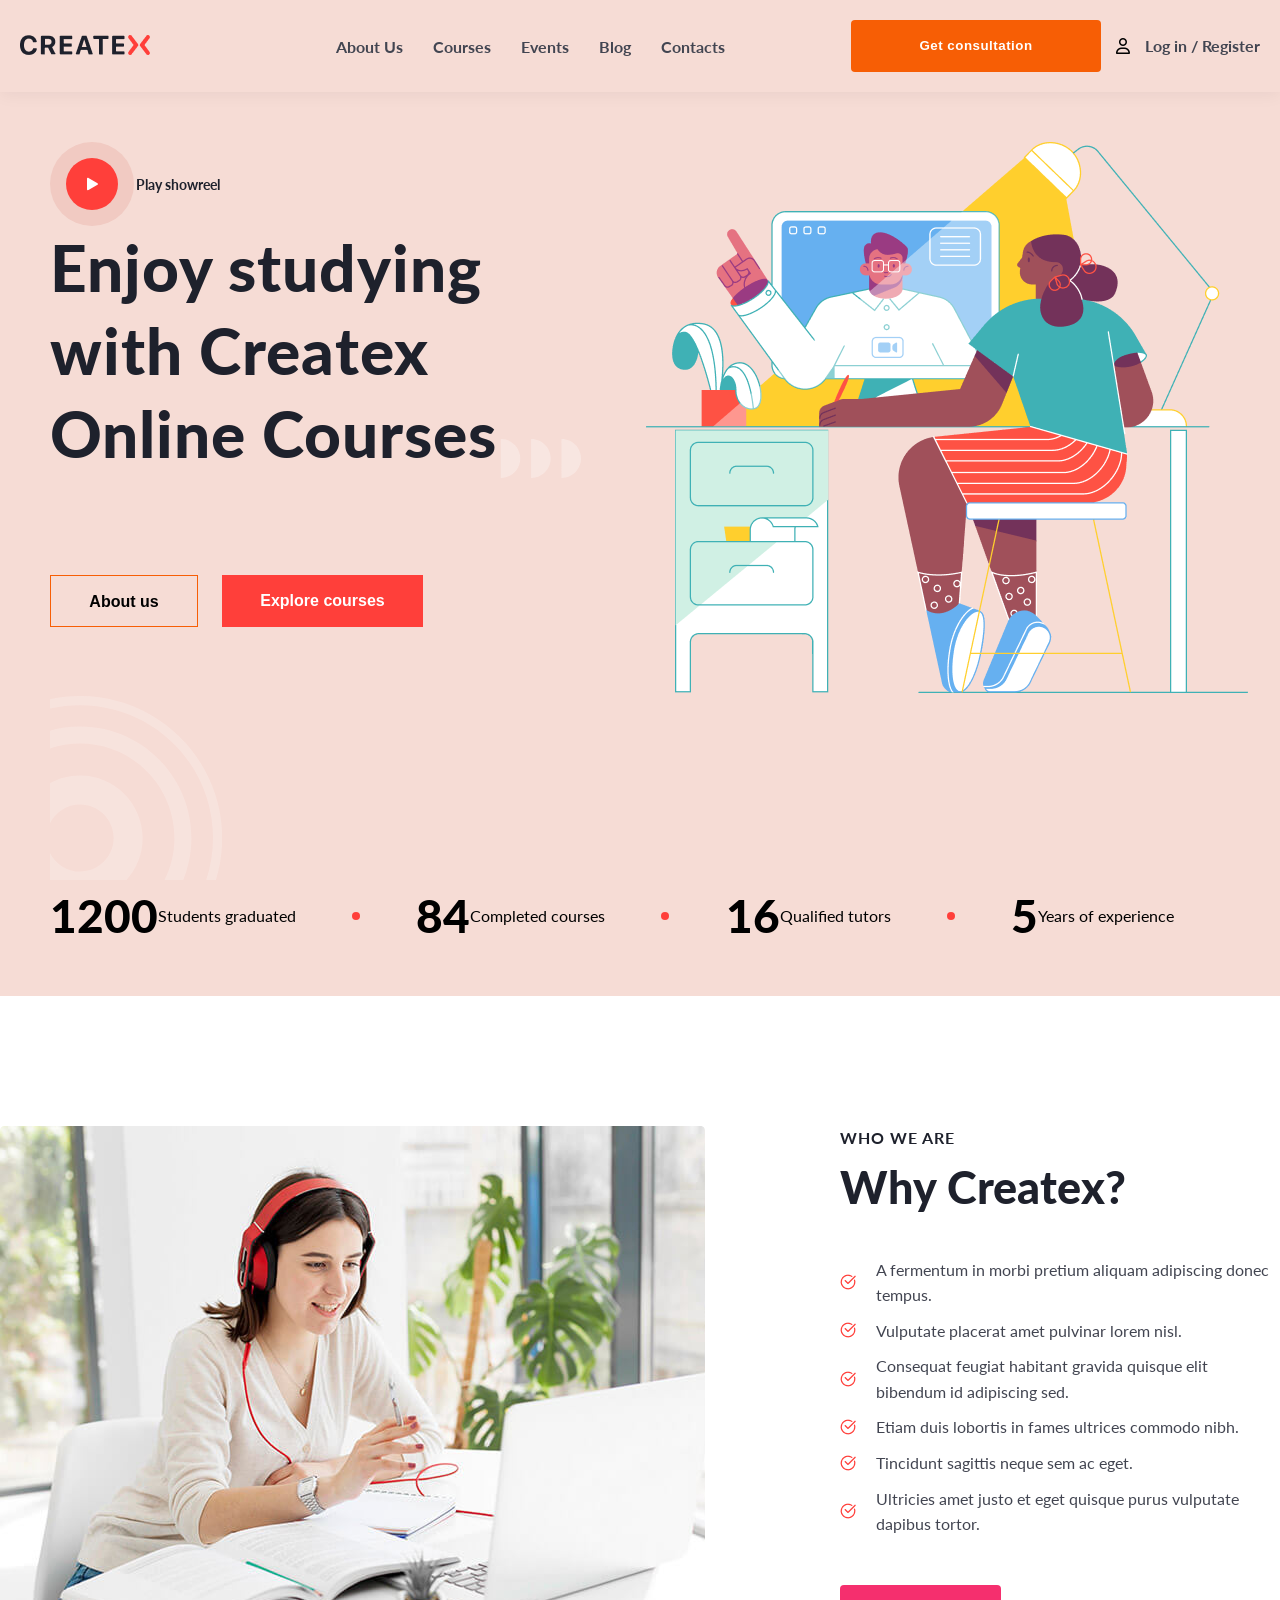
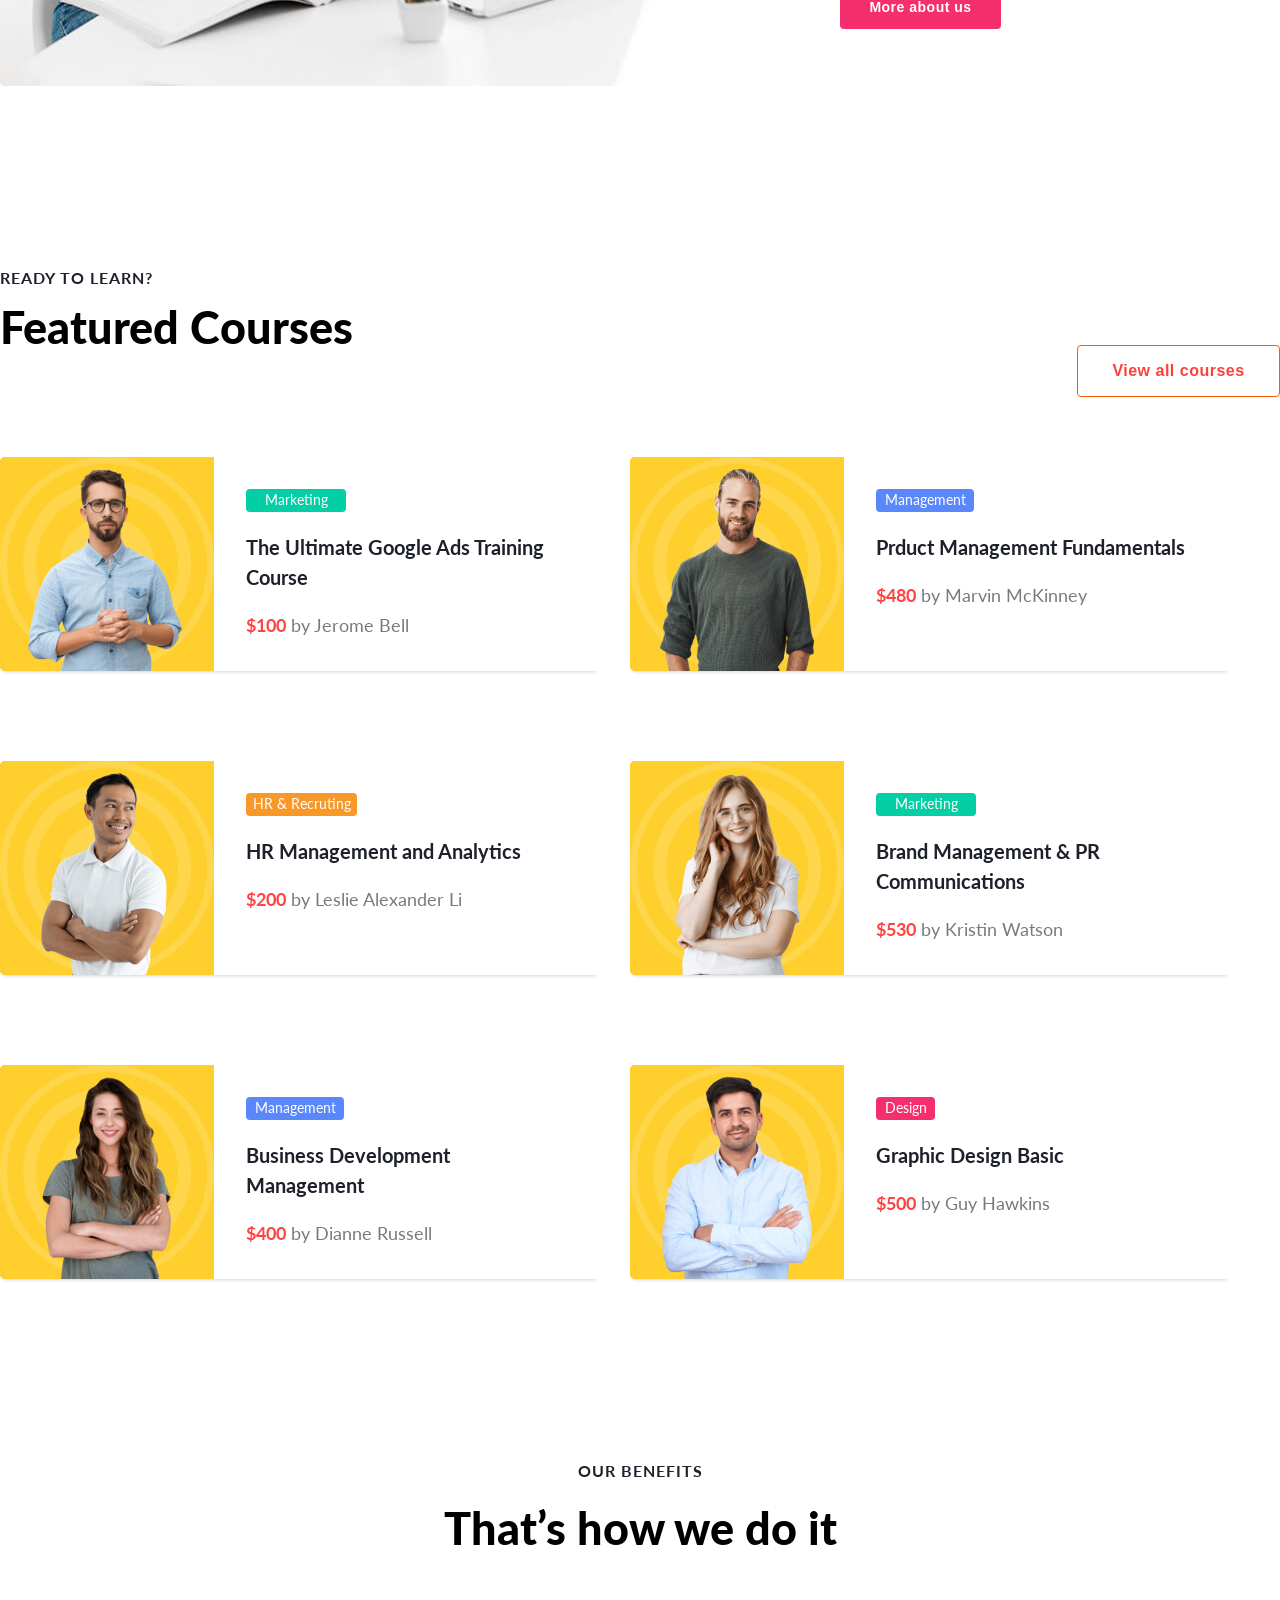
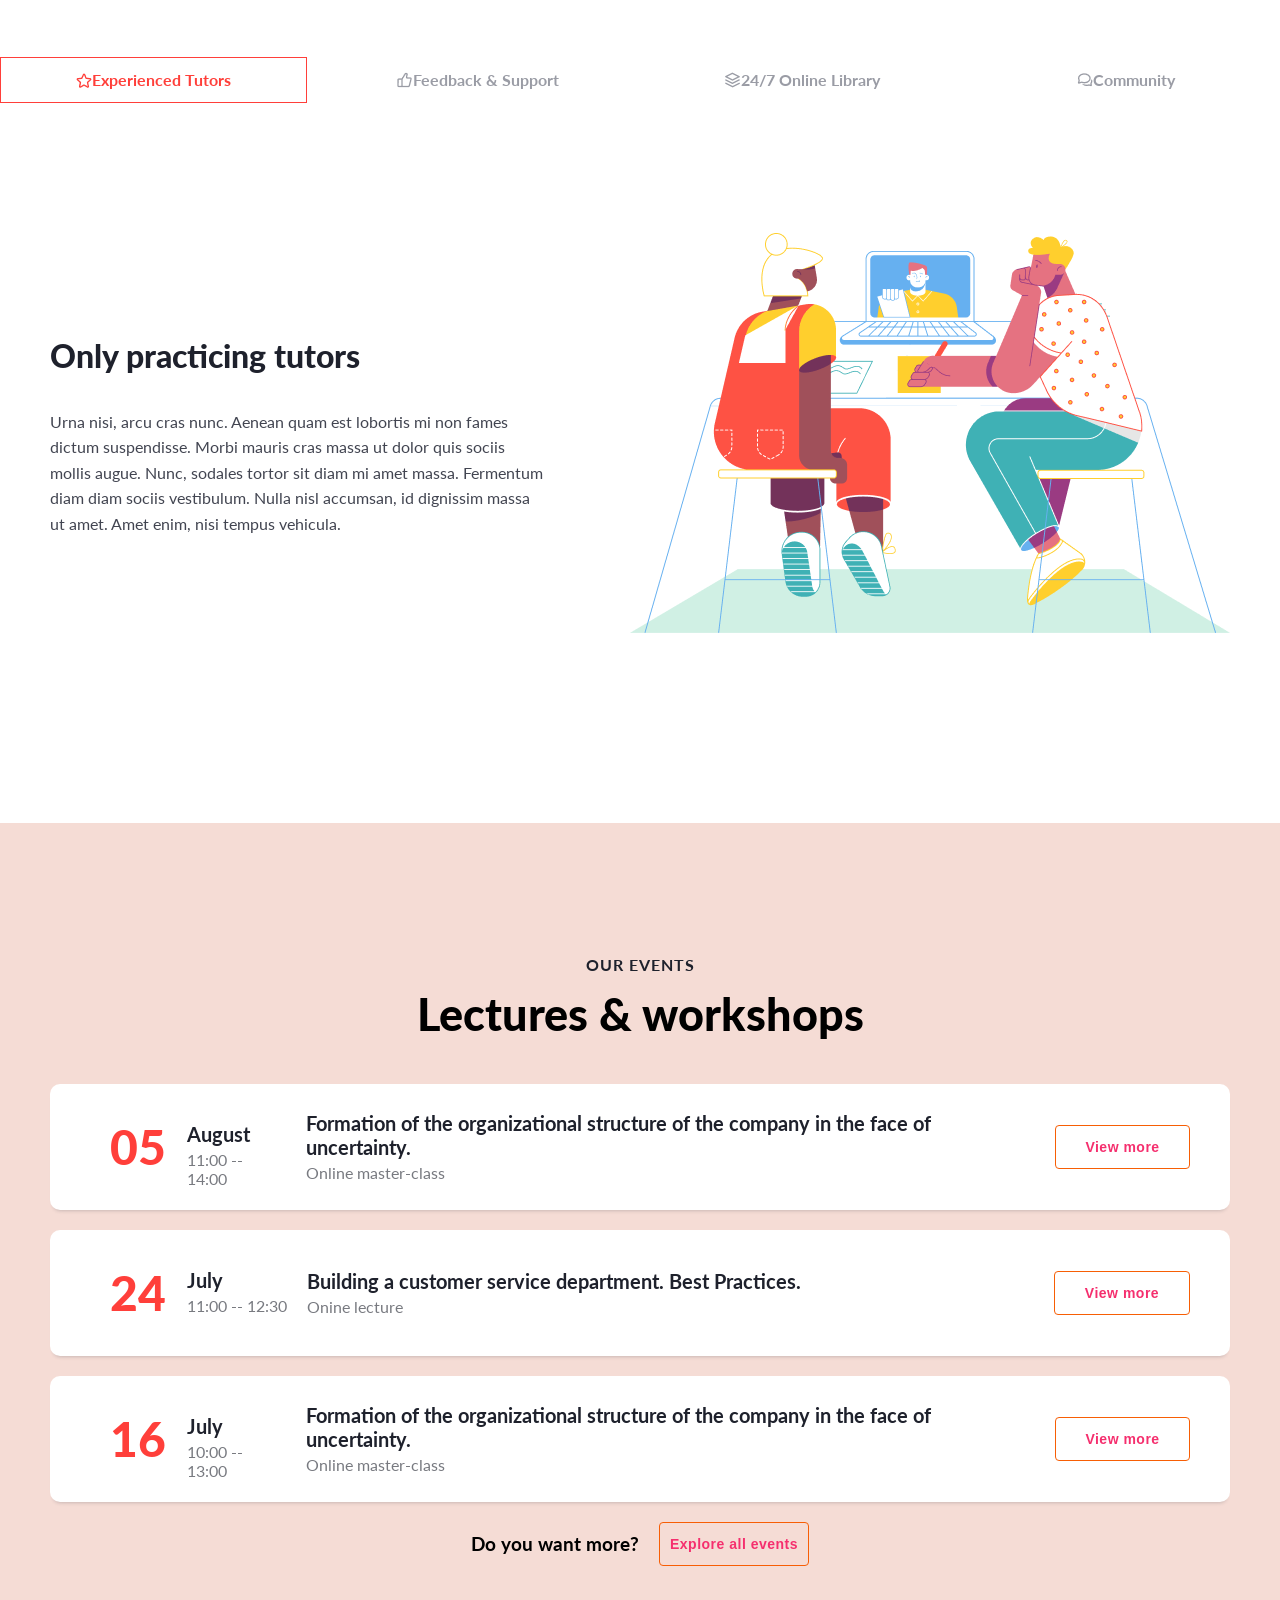
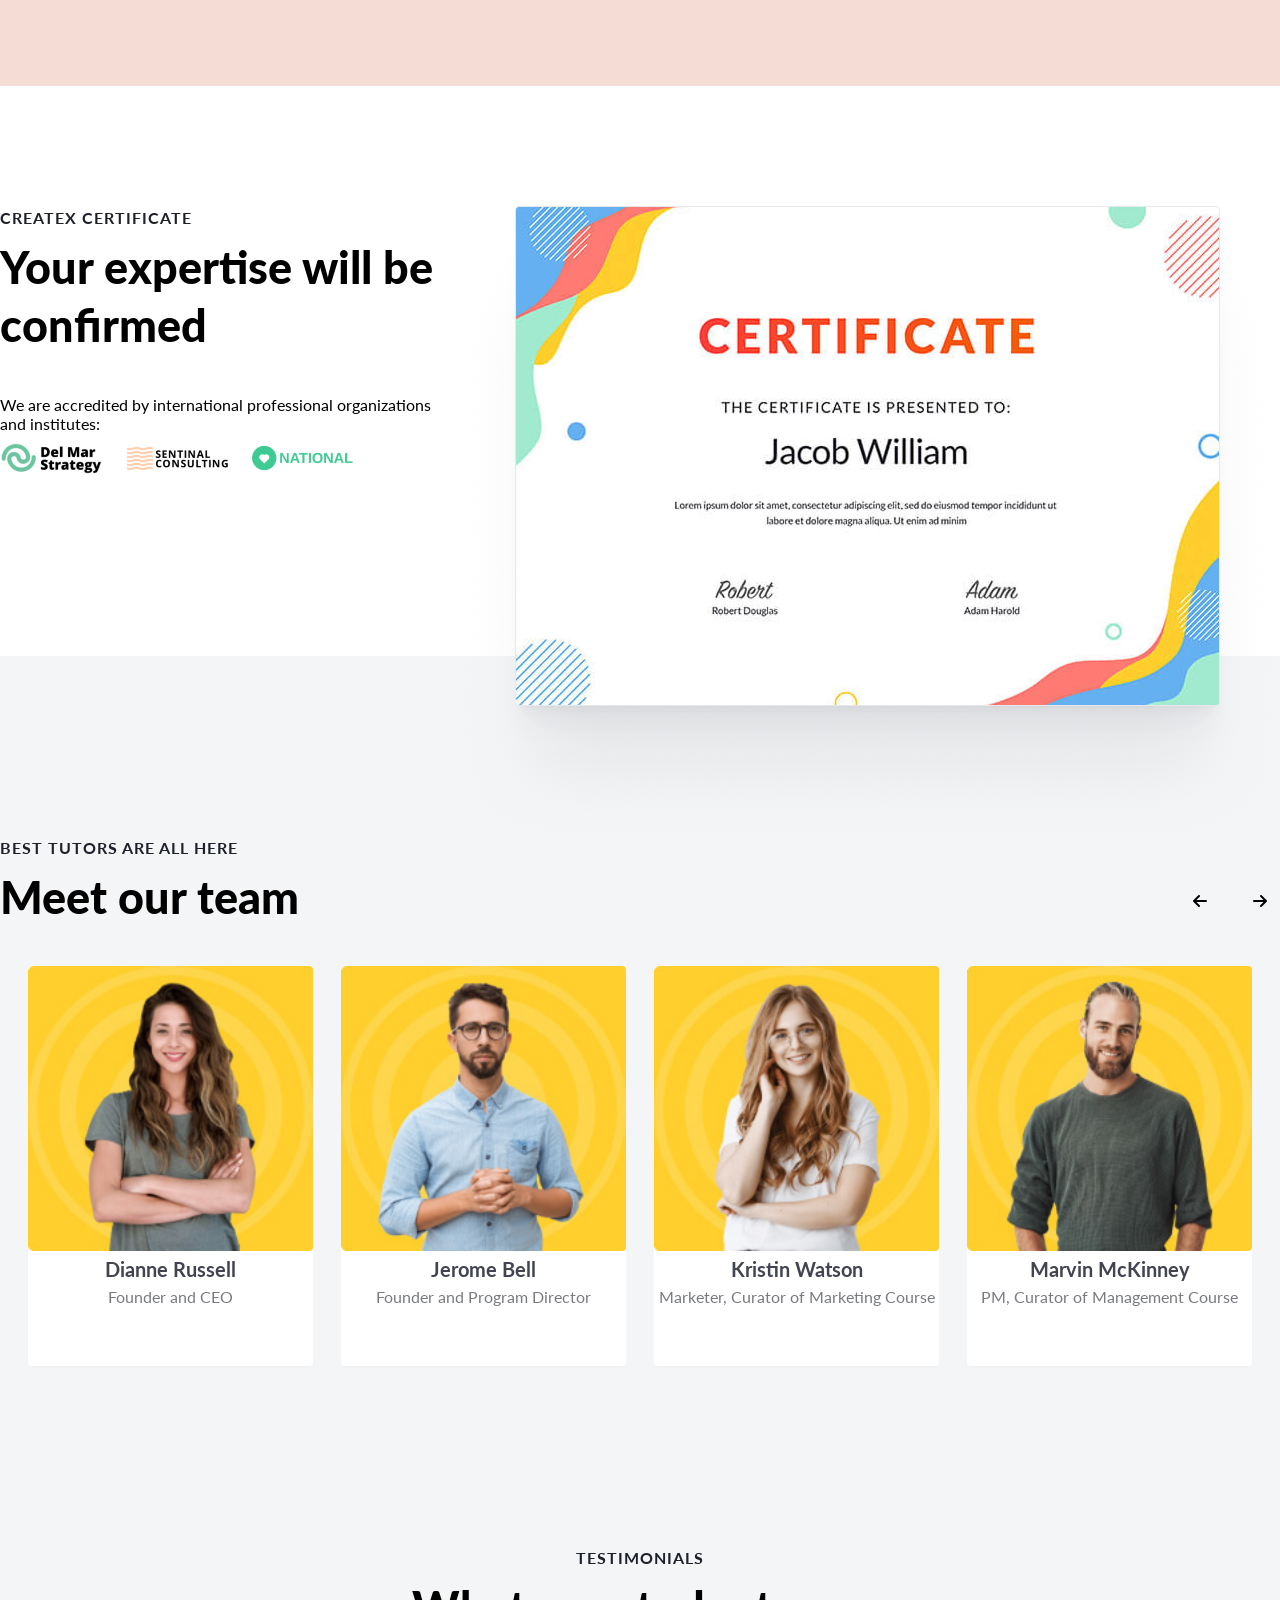
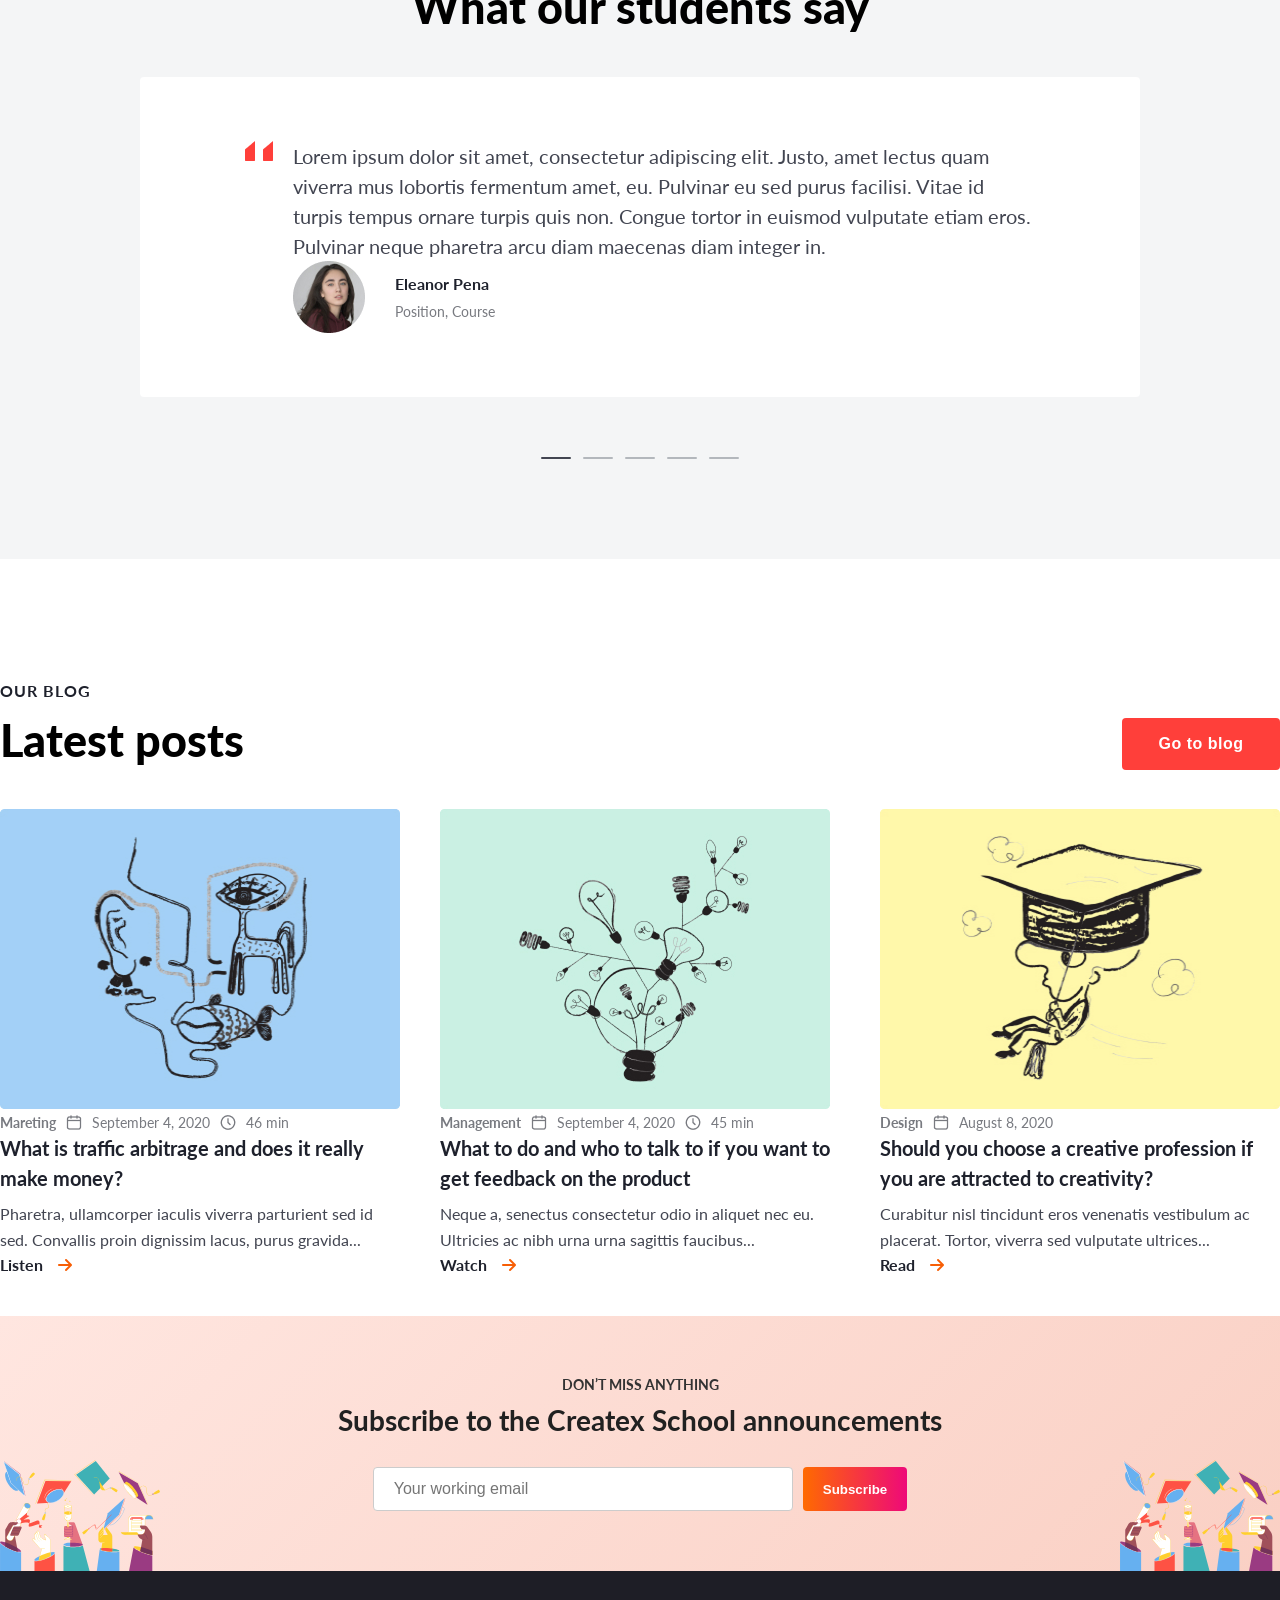
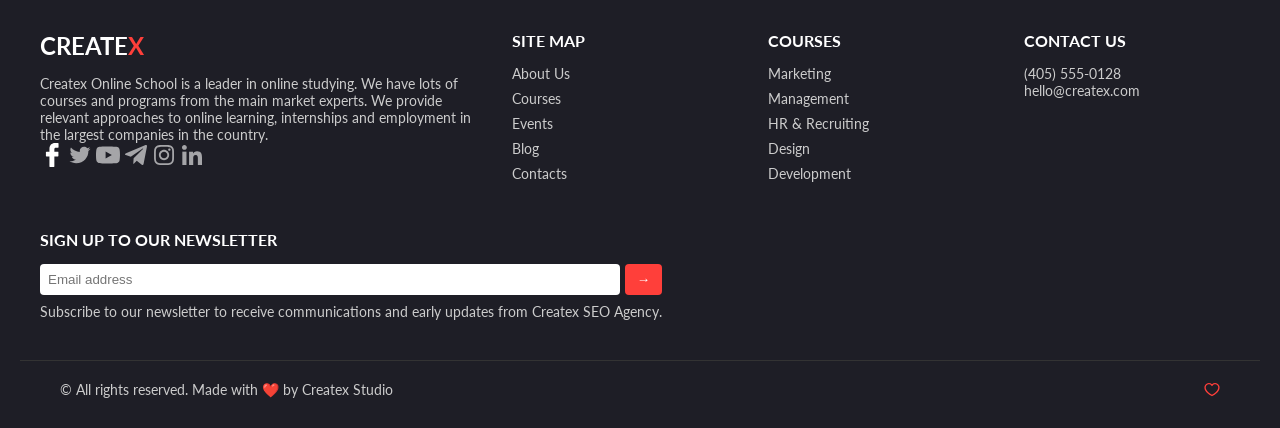
==== commit 8179ffa9: "changed" ====
--- a/index.html
+++ b/index.html
@@ -397,7 +397,7 @@
                                             <div>
                                                 <img src="./images/image (2).png" alt="">
                                                 <p>Kristin Watson</p>
-                                                <span>Marketer, Curator of Marketing Course/span>
+                                                <span>Marketer, Curator of Marketing Course</span>
                                             </div>
                                         
                                             <div>
@@ -405,7 +405,9 @@
                                                 <p>Marvin McKinney</p>
                                                 <span>PM, Curator of Management Course</span>
                                             </div>
-                                        </div>
+
+                                        </div>
+
                                        </div>
                                     </div>
                                 </section>
--- a/styles/main.css
+++ b/styles/main.css
@@ -219,17 +219,17 @@
 
 }
 /*secondary section style*/
+
 .secondary-section-maind_div{
     margin-top: 130px;
     display: flex;
+    width: 100%;
     gap: 135px;
     color: rgba(30, 33, 44, 1);
 }
 .secondary-section-maind_div img:first-child{
     border-radius: 4px;
 }
-
-
 .secondary-section-check_info{
     display: flex;
     flex-direction: column;
@@ -385,6 +385,9 @@
     color: rgba(120, 122, 128, 1);
 }
 /*fourth-section*/
+.fourth-section-middle{
+    padding: 50px;
+}
 .fourth-section{
     margin-top: 180px;
 }
@@ -396,6 +399,7 @@
     text-align: center;
 }
 .feedback-box{
+    justify-content: space-between;
     margin-top: 60px;
     display: flex;
 }
@@ -558,9 +562,13 @@
 .fifth-section-bottom-btn button{
     width: 150px;
 }
+
+/*sixth-secton style*/
+.sixth-section{
+    height: 450px;
+}
 .sixth-section-class{
     width: 100%;
-    height: 500px;
     margin-top: 120px;
     justify-content: space-between;
     display: flex;
@@ -569,11 +577,8 @@
     display: flex;
     gap: 20px;
 }
-.seventh-section{
+.seven-section-main_div{
     padding-top: 180px;
-    
-}
-.seven-section-main_div{
     background: rgba(244, 245, 246, 1);
 }
 .seventh-section-title{
@@ -605,11 +610,27 @@
 }
 .meet-box{
     display: flex;
-    justify-content: space-between;
+    justify-content: space-evenly;
+    
+}
+.meet-box div:hover{
+    transition: all 0.4s;
+    transform: scale(1.1);
+    box-shadow: 0px 12px 10px -6px rgb(0 0 0 /10%);
 }
 .meet-box div{
-    align-items: center;
-    text-align: center;
+    width: 100%;
+    width: 285px;
+    height: 400px;
+    border-radius: 4px;
+    align-items: center;
+    text-align: center;
+    box-shadow: 0px 4px 4px -4px rgb(0 0 0 /5%);
+    background: var(--main-text-color);
+}
+.meet-box div img{
+    width: 100%;
+    border-radius: 4px;
 }
 .meet-box div p{
     font-weight: 700;
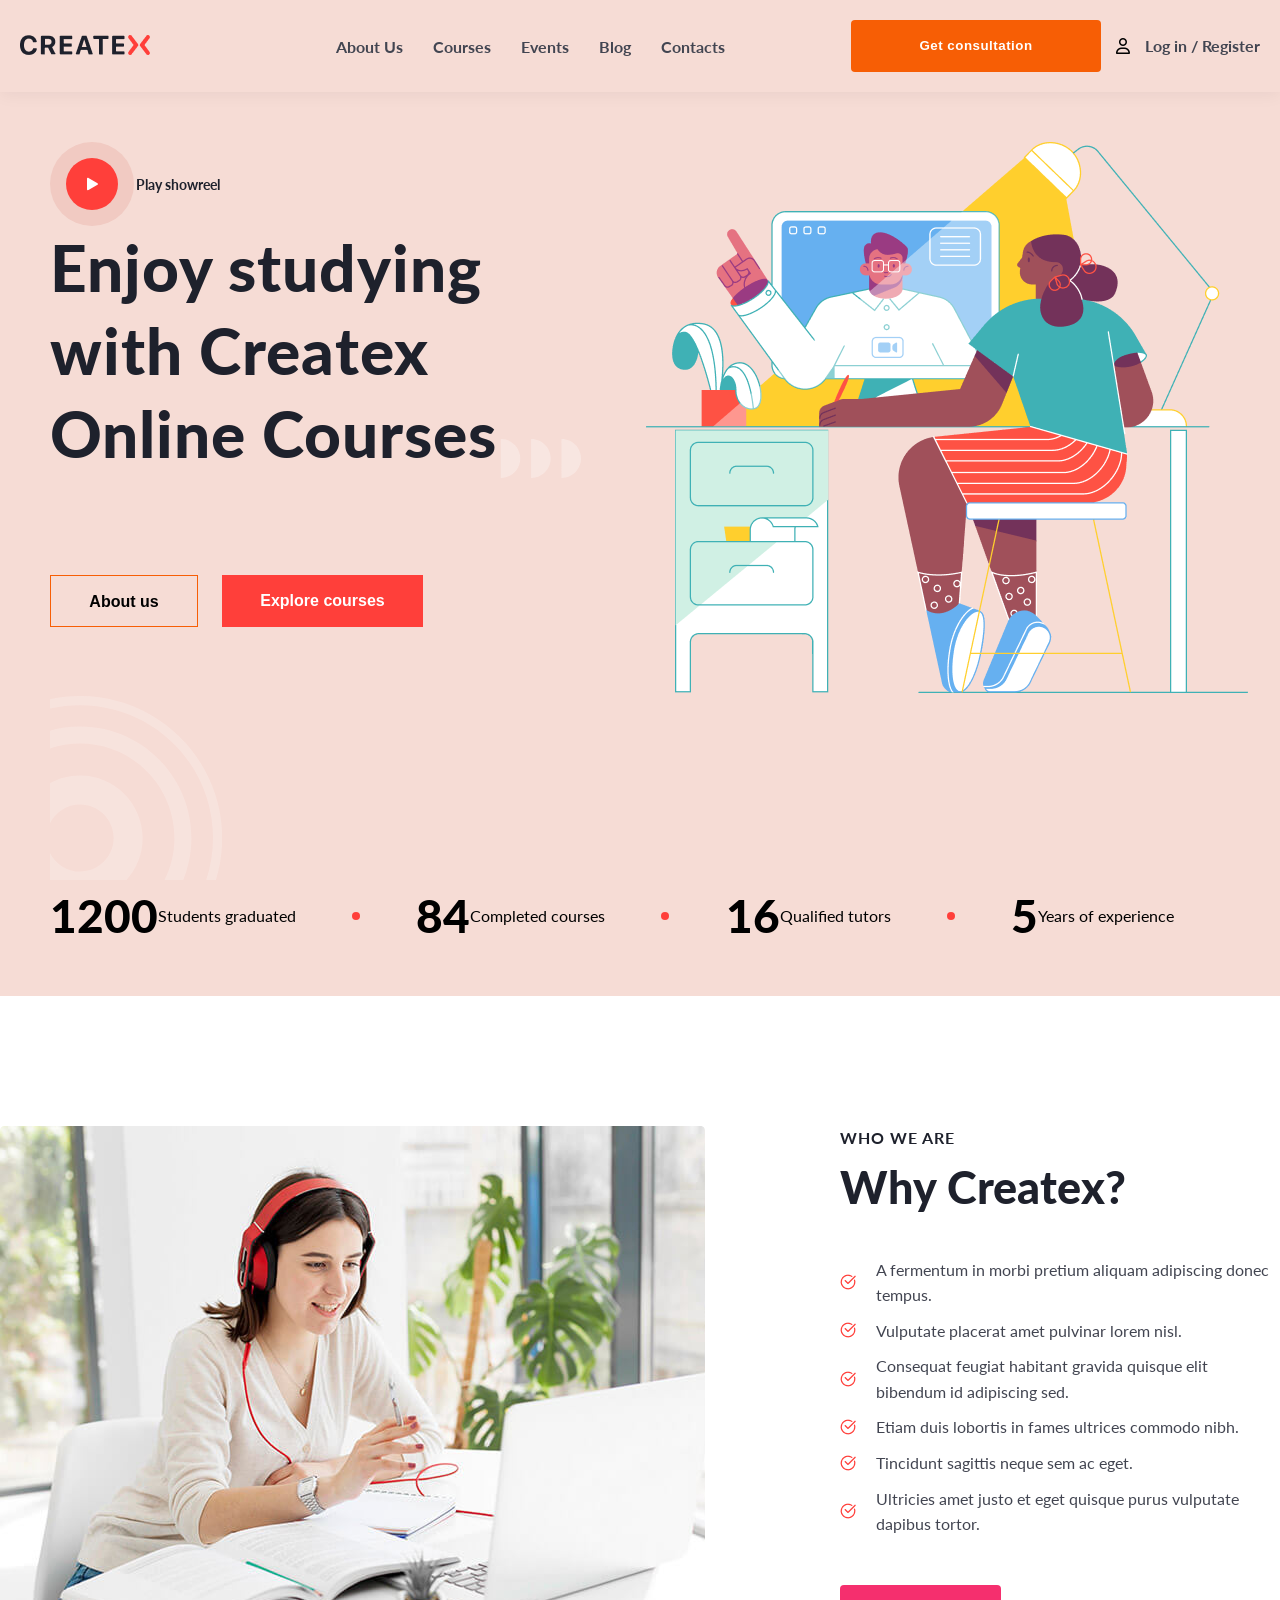
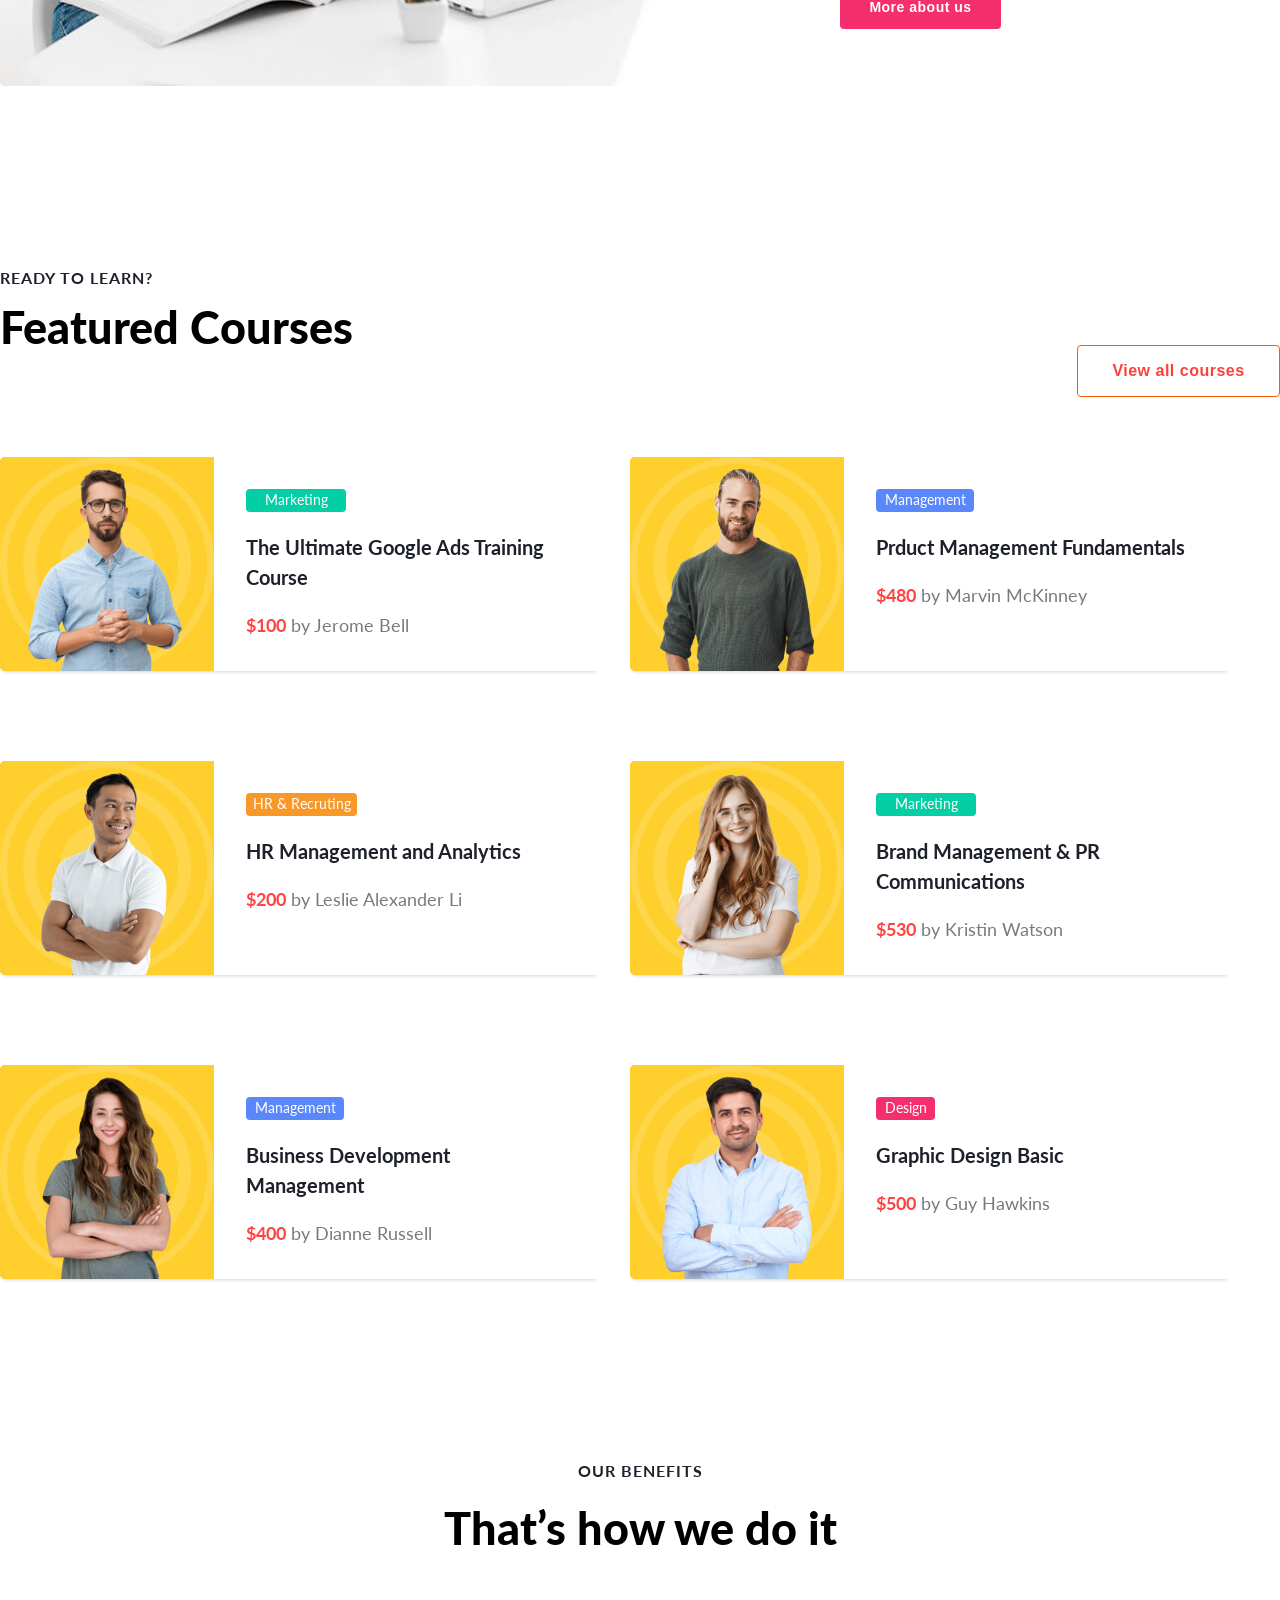
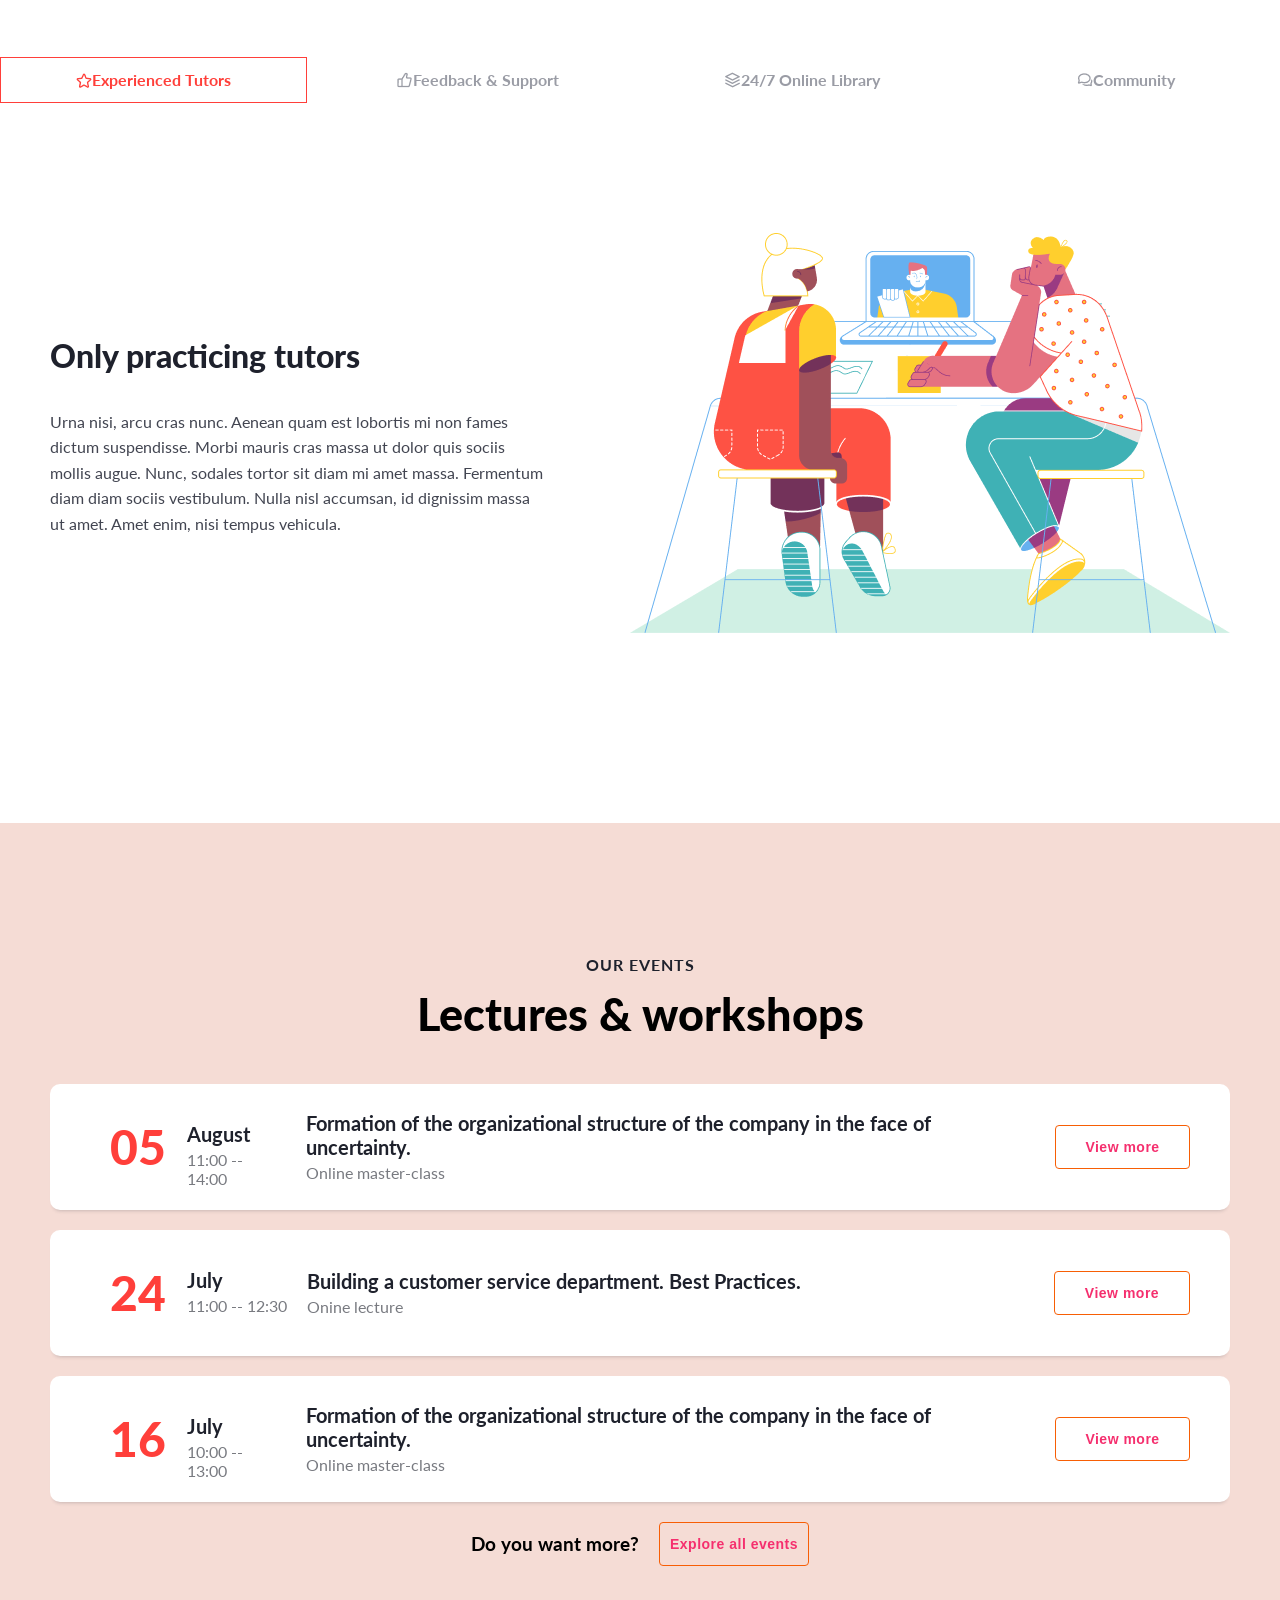
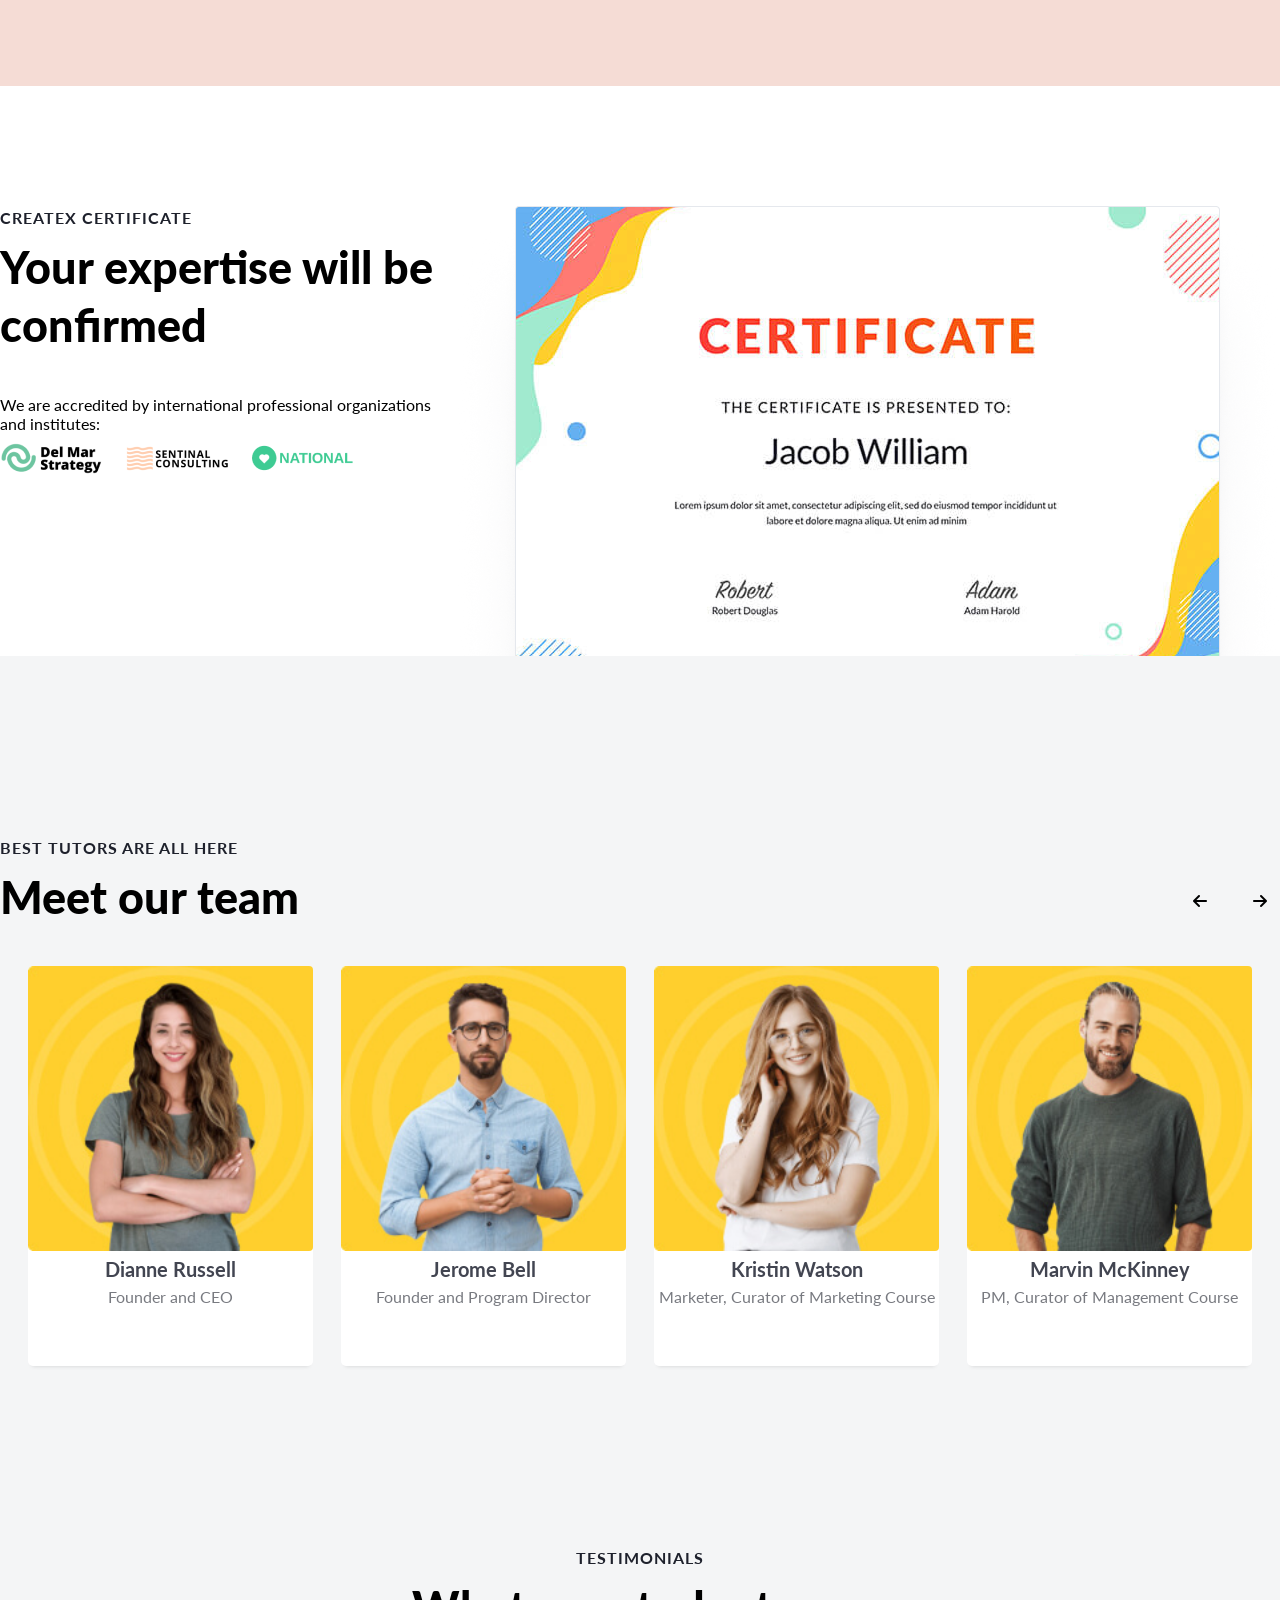
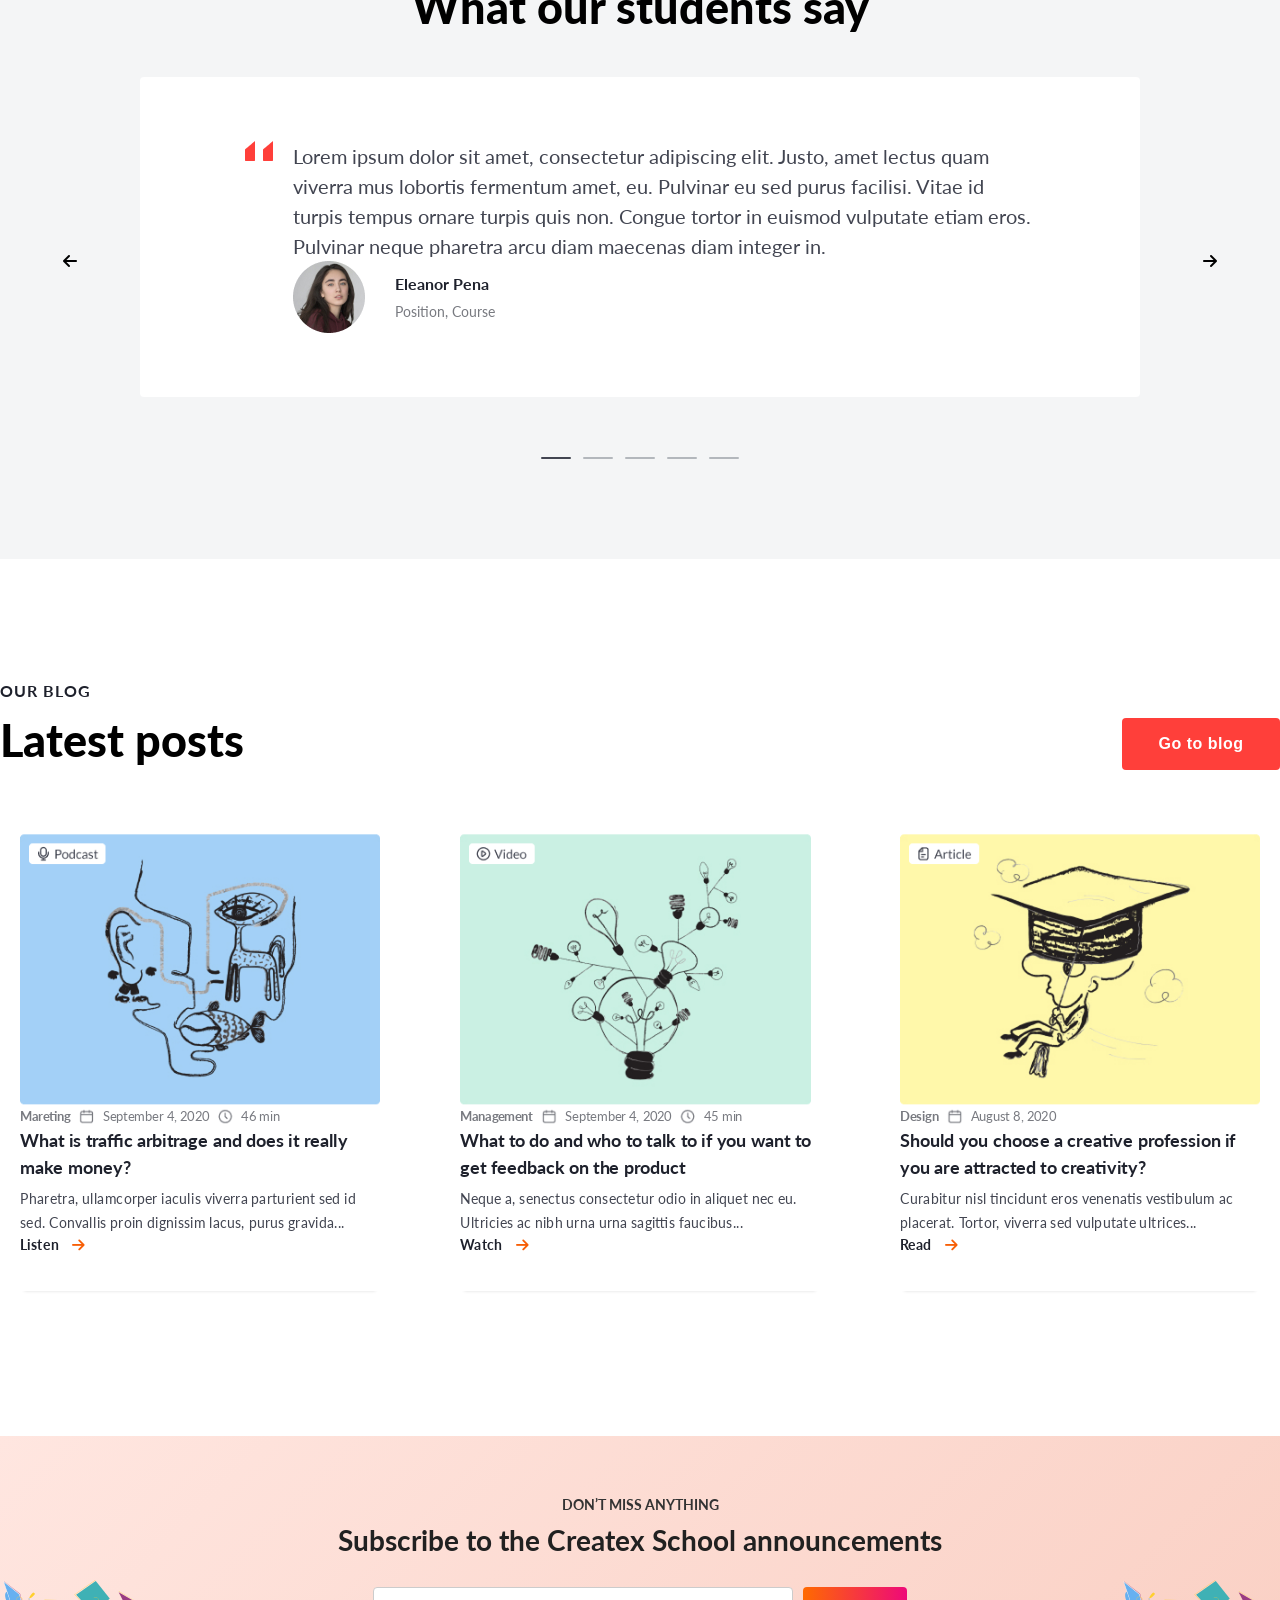
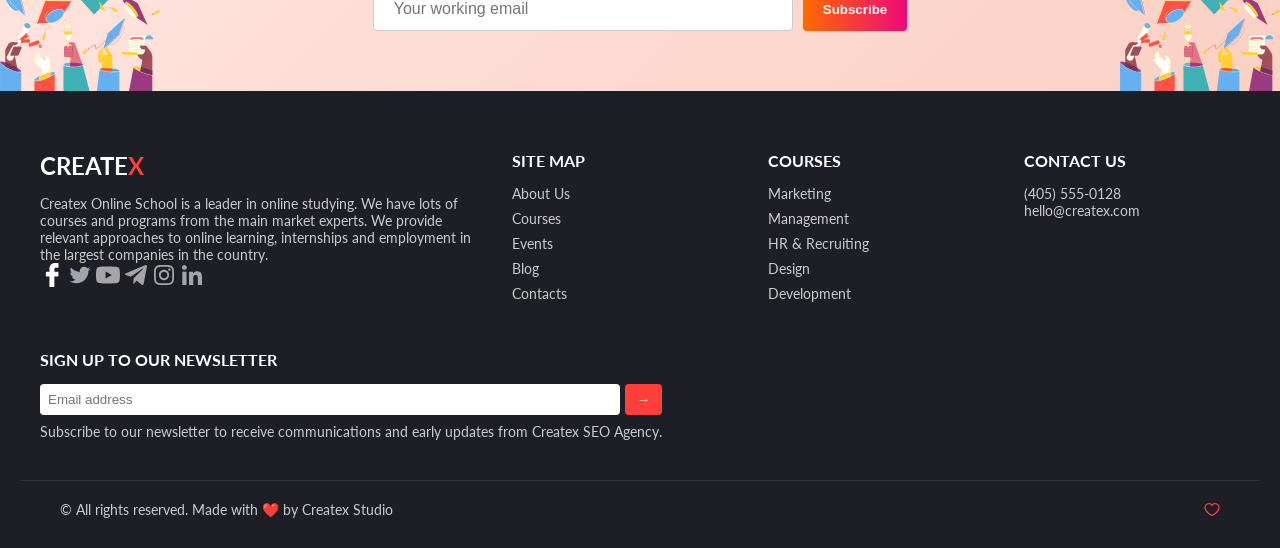
==== commit bb6e6915: "edit commit" ====
--- a/index.html
+++ b/index.html
@@ -382,25 +382,25 @@
                                         </div>
                                         
                                         <div class="meet-box">
-                                            <div>
+                                            <div class="meet-box-item">
                                                 <img src="./images/image (3).png" alt="">
                                                 <p>Dianne Russell</p>
                                                 <span>Founder and CEO</span>
                                             </div>
                                         
-                                            <div>
+                                            <div  class="meet-box-item">
                                                 <img src="./images/image (5).png" alt="">
                                                 <p>Jerome Bell</p>
                                                 <span>Founder and Program Director</span>
                                             </div>
                                         
-                                            <div>
+                                            <div  class="meet-box-item">
                                                 <img src="./images/image (2).png" alt="">
                                                 <p>Kristin Watson</p>
                                                 <span>Marketer, Curator of Marketing Course</span>
                                             </div>
                                         
-                                            <div>
+                                            <div  class="meet-box-item">
                                                 <img src="./images/image (4).png" alt="">
                                                 <p>Marvin McKinney</p>
                                                 <span>PM, Curator of Management Course</span>
@@ -432,7 +432,8 @@
                                                         tortor in
                                                         euismod
                                                         vulputate
-                                                        etiam eros. Pulvinar neque pharetra arcu diam maecenas diam integer in.</p>
+                                                        etiam eros. Pulvinar neque pharetra arcu diam maecenas diam integer in.
+                                                    </p>
                                                     <div class="person-info-box">
                                                         <img src="./images/image (10).png" alt="">
                                                         <div class="person-info">
@@ -442,14 +443,20 @@
                                                     </div>
                                                 </div>
                                             </div>
-                            
+
+
+                                            <div class="eight-section-next_link">
+                                                <div><i class="fa-solid fa-arrow-left"></i></div>
+                                                <div><i class="fa-solid fa-arrow-right"></i></div>
+                                            </div>
+                                            
                                             <div class="comment-line">
                                                 <div></div>
                                                 <div></div>
                                                 <div></div>
                                                 <div></div>
                                                 <div></div>
-                                                </div>
+                                            </div>
                         </div>
                     </div>
                 </section>
@@ -469,6 +476,7 @@
                 
                         <div class="blog">
                             <div class="blog-item">
+                                    <img src="./icons/badge.png" alt="" class="blog-icon">
                                 <img src="./images/image (9).png" alt="" class="main-blog_img">
                                 <div class="blog-subtitle">
                                     <span class="job">Mareting</span>
@@ -491,6 +499,7 @@
                             </div>
                 
                             <div class="blog-item">
+                                <img src="./icons/badge (3).png" alt="" class="blog-icon">
                                 <img src="./images/image (8).png" alt="">
                                 <div class="blog-subtitle">
                                     <span class="job">Management</span>
@@ -513,6 +522,7 @@
                             </div>
                 
                             <div class="blog-item">
+                                <img src="./icons/badge (2).png" alt="" class="blog-icon">
                                 <img src="./images/image (7).png" alt="" class="main-blog_img">
                                 <div class="blog-subtitle">
                                     <span class="job">Design</span>
--- a/styles/main.css
+++ b/styles/main.css
@@ -578,6 +578,7 @@
     gap: 20px;
 }
 .seven-section-main_div{
+    position: relative;
     padding-top: 180px;
     background: rgba(244, 245, 246, 1);
 }
@@ -611,22 +612,25 @@
 .meet-box{
     display: flex;
     justify-content: space-evenly;
-    
-}
-.meet-box div:hover{
-    transition: all 0.4s;
-    transform: scale(1.1);
-    box-shadow: 0px 12px 10px -6px rgb(0 0 0 /10%);
-}
-.meet-box div{
+}
+
+.meet-box-item{
+    z-index: 100;
     width: 100%;
     width: 285px;
     height: 400px;
-    border-radius: 4px;
-    align-items: center;
-    text-align: center;
-    box-shadow: 0px 4px 4px -4px rgb(0 0 0 /5%);
+    transform: scale(1);
+    border-radius: 5px;
+    align-items: center;
+    text-align: center;
+    box-shadow: 0px 4px 4px -4px rgb(0 0 0 /15%);
     background: var(--main-text-color);
+}
+.meet-box-item:hover {
+    border-radius: 5px;
+    transition: all 0.4s;
+    transform: scale(1.1);
+    box-shadow: 0px 12px 10px -6px rgb(0 0 0 /20%);
 }
 .meet-box div img{
     width: 100%;
@@ -645,8 +649,36 @@
     color: rgba(120, 122, 128, 1);
 }
 .eight-section{
+    position: relative;
     padding-top: 180px;
     background: rgba(244, 245, 246, 1);
+}
+.eight-section-next_link{
+    padding: 50px;
+    width: 100%;
+    top: 425px;
+    height: 256px;
+    display: flex;
+    position: absolute;
+    justify-content: space-between;
+}
+
+
+.eight-section-next_link div {
+    width: 40px;
+    display: flex;
+    justify-content: center;
+    text-align: center;
+    align-items: center;
+    height: 40px;
+    border-radius: 50%;
+}
+
+.eight-section-next_link div:hover {
+    transition: all 0.2s;
+    cursor: pointer;
+    background: rgba(255, 63, 58, 1);
+    color: var(--main-text-color);
 }
 .eight-section-title{
     align-items: center;
@@ -715,6 +747,7 @@
 }
 .nineth-section{
     padding-top: 120px;
+    padding-bottom: 120px;
 }
 .nineth-section-title{
     display: flex;
@@ -736,9 +769,15 @@
     color: var(--main-text-color);
 }
 .blog{
+    position: relative;
     display: flex;
     justify-content: space-between;
     width: 100%;
+}
+.blog-icon{
+    position: absolute;
+    top: 10px;
+    left: 10px;
 }
 .main-blog_img{
     width: 100%;
@@ -765,6 +804,13 @@
 .blog-item{
     width: 400px;
     height: 507px;
+    transform: scale(0.9);
+    box-shadow: 0px 4px 4px -4px rgb(0 0 0 /20%);
+}
+.blog-item:hover{
+    transition: all 0.3s;
+    transform: scale(1);
+    box-shadow: 0px 12px 10px -6px rgb(0 0 0 /10%);
 }
 .card-info{
     padding-bottom: 8px;
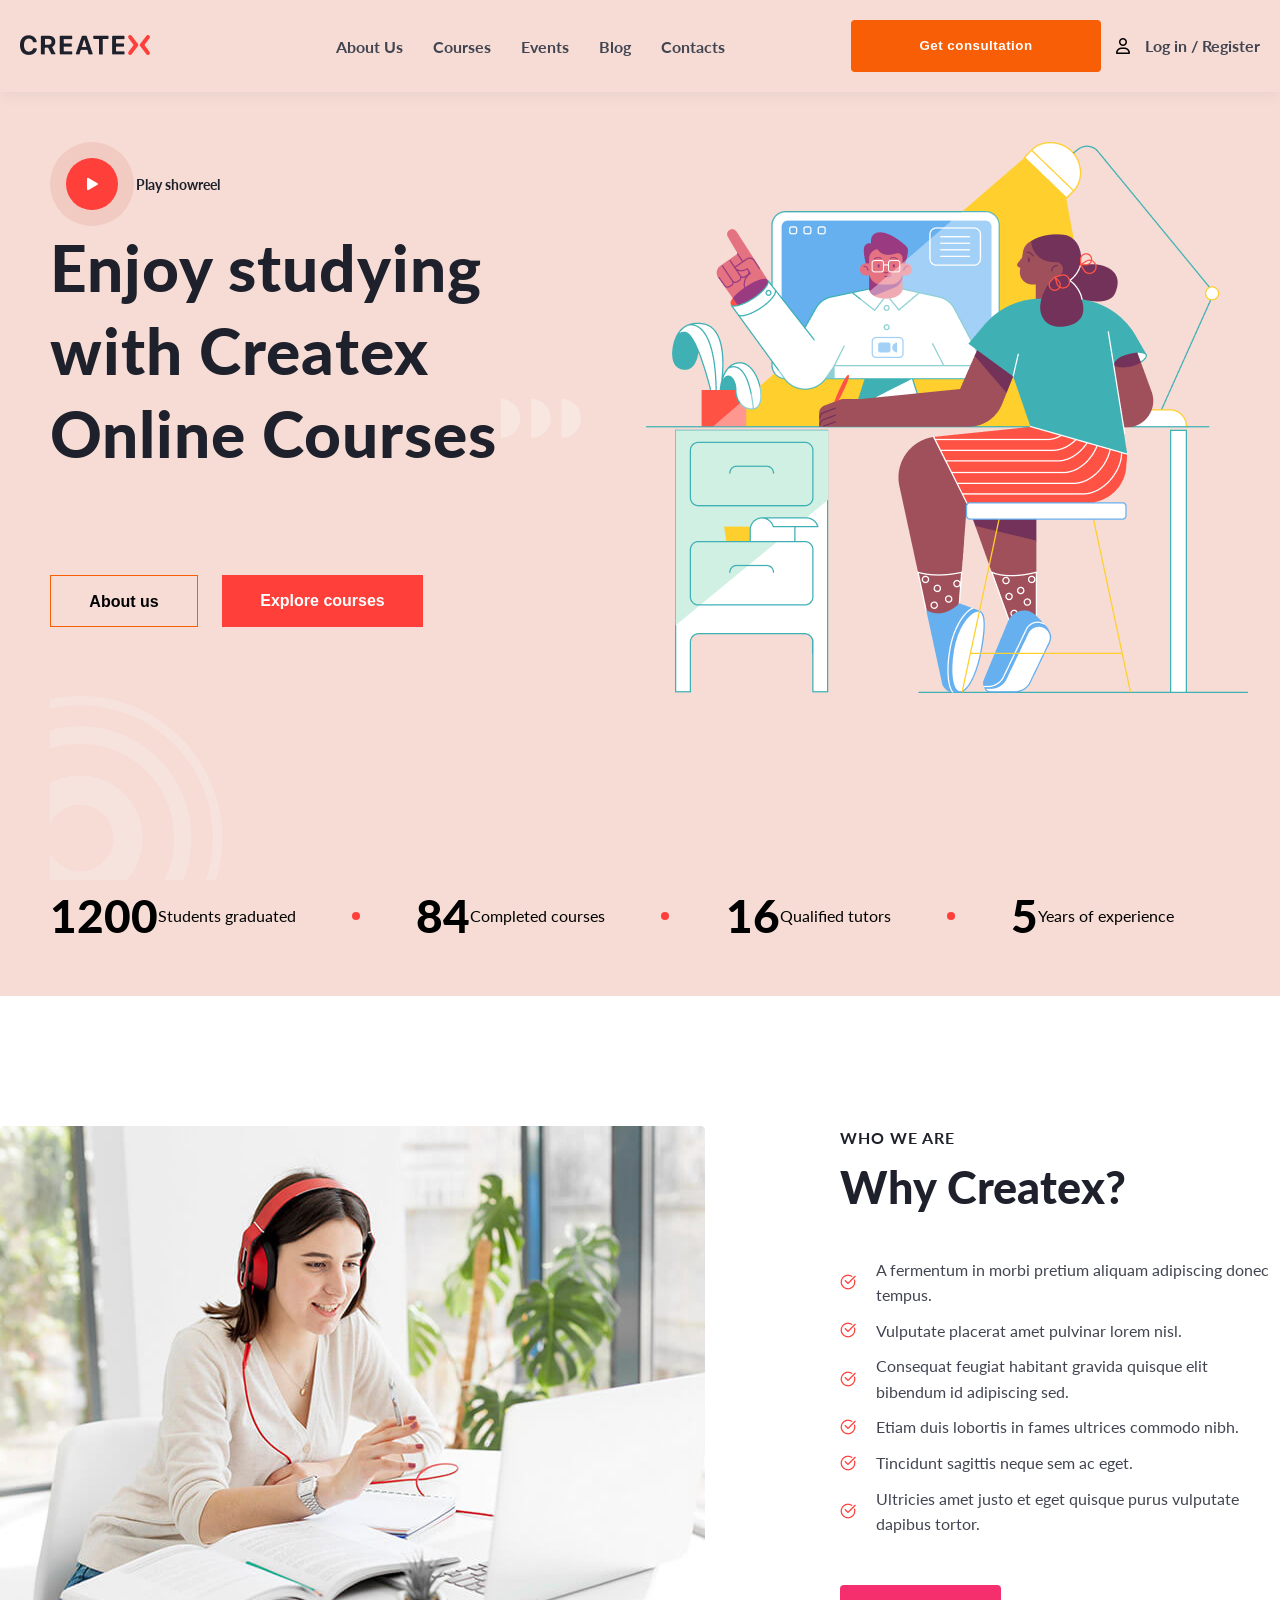
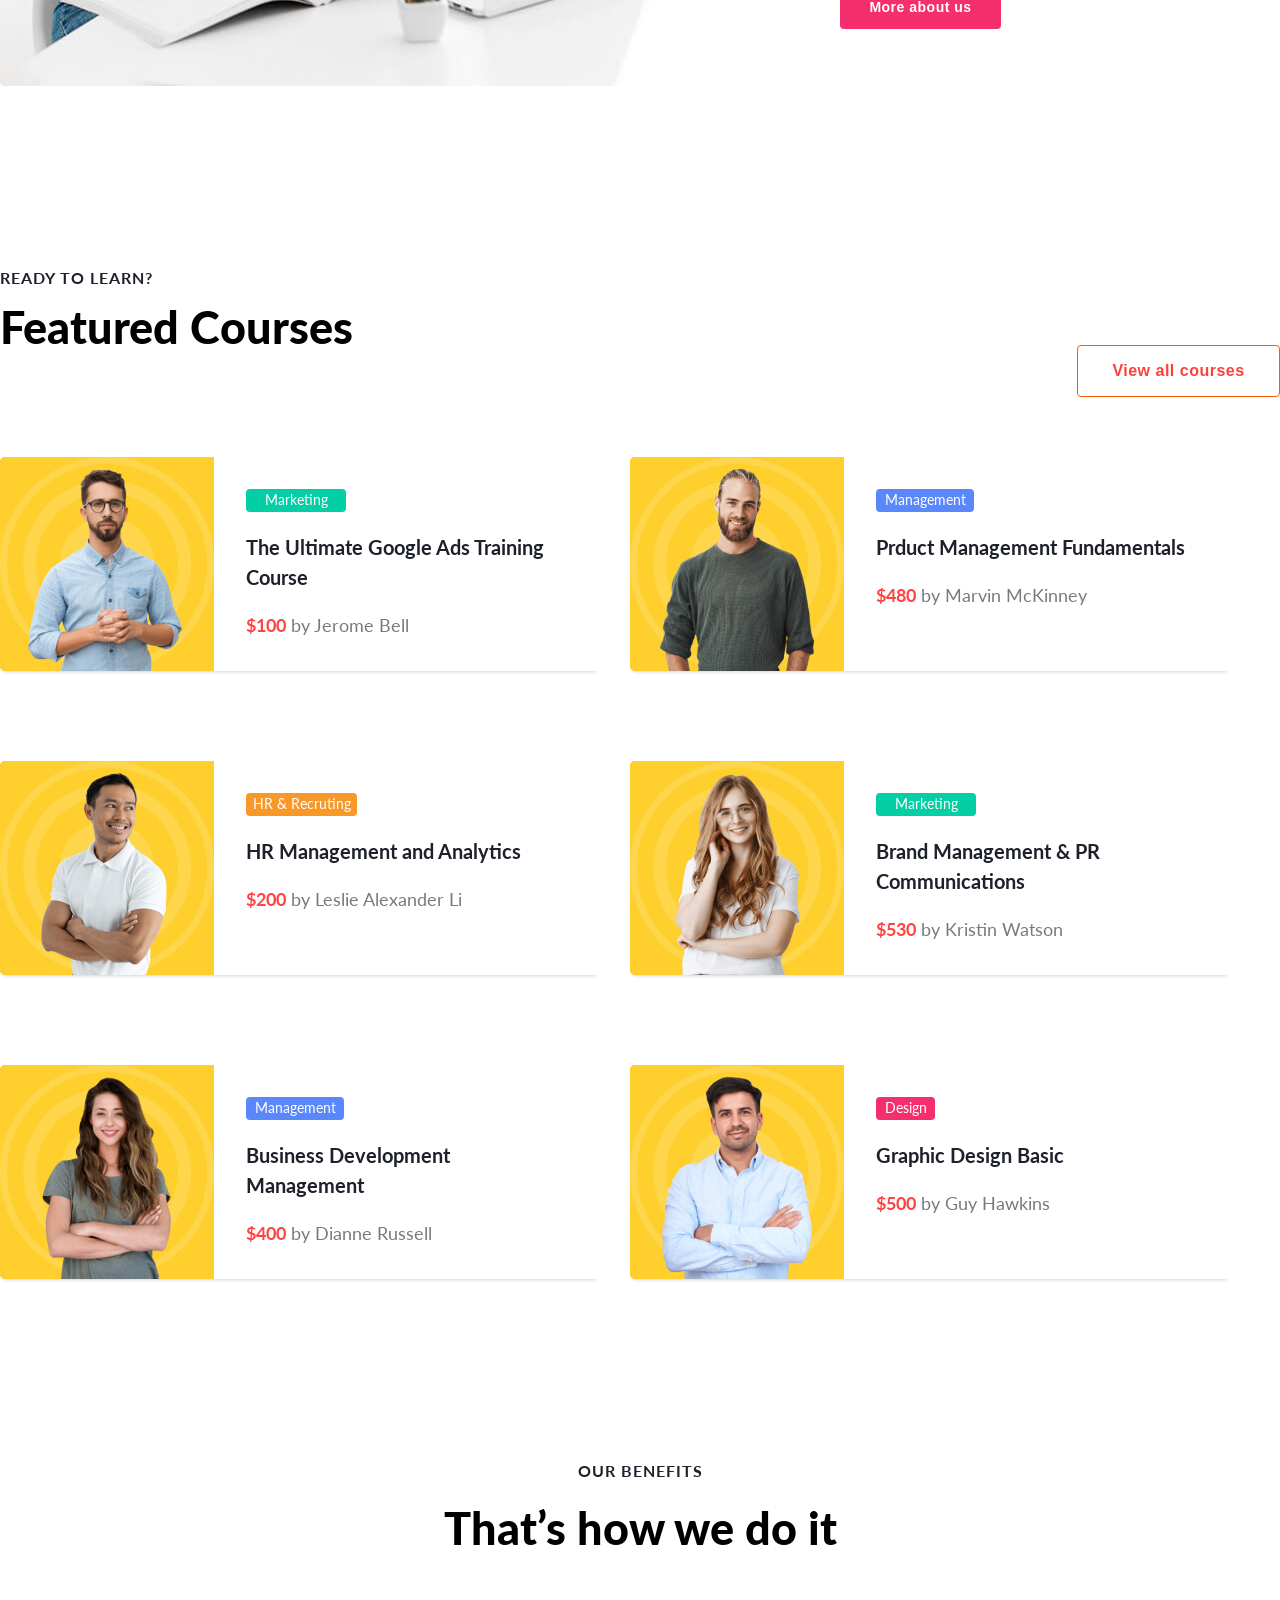
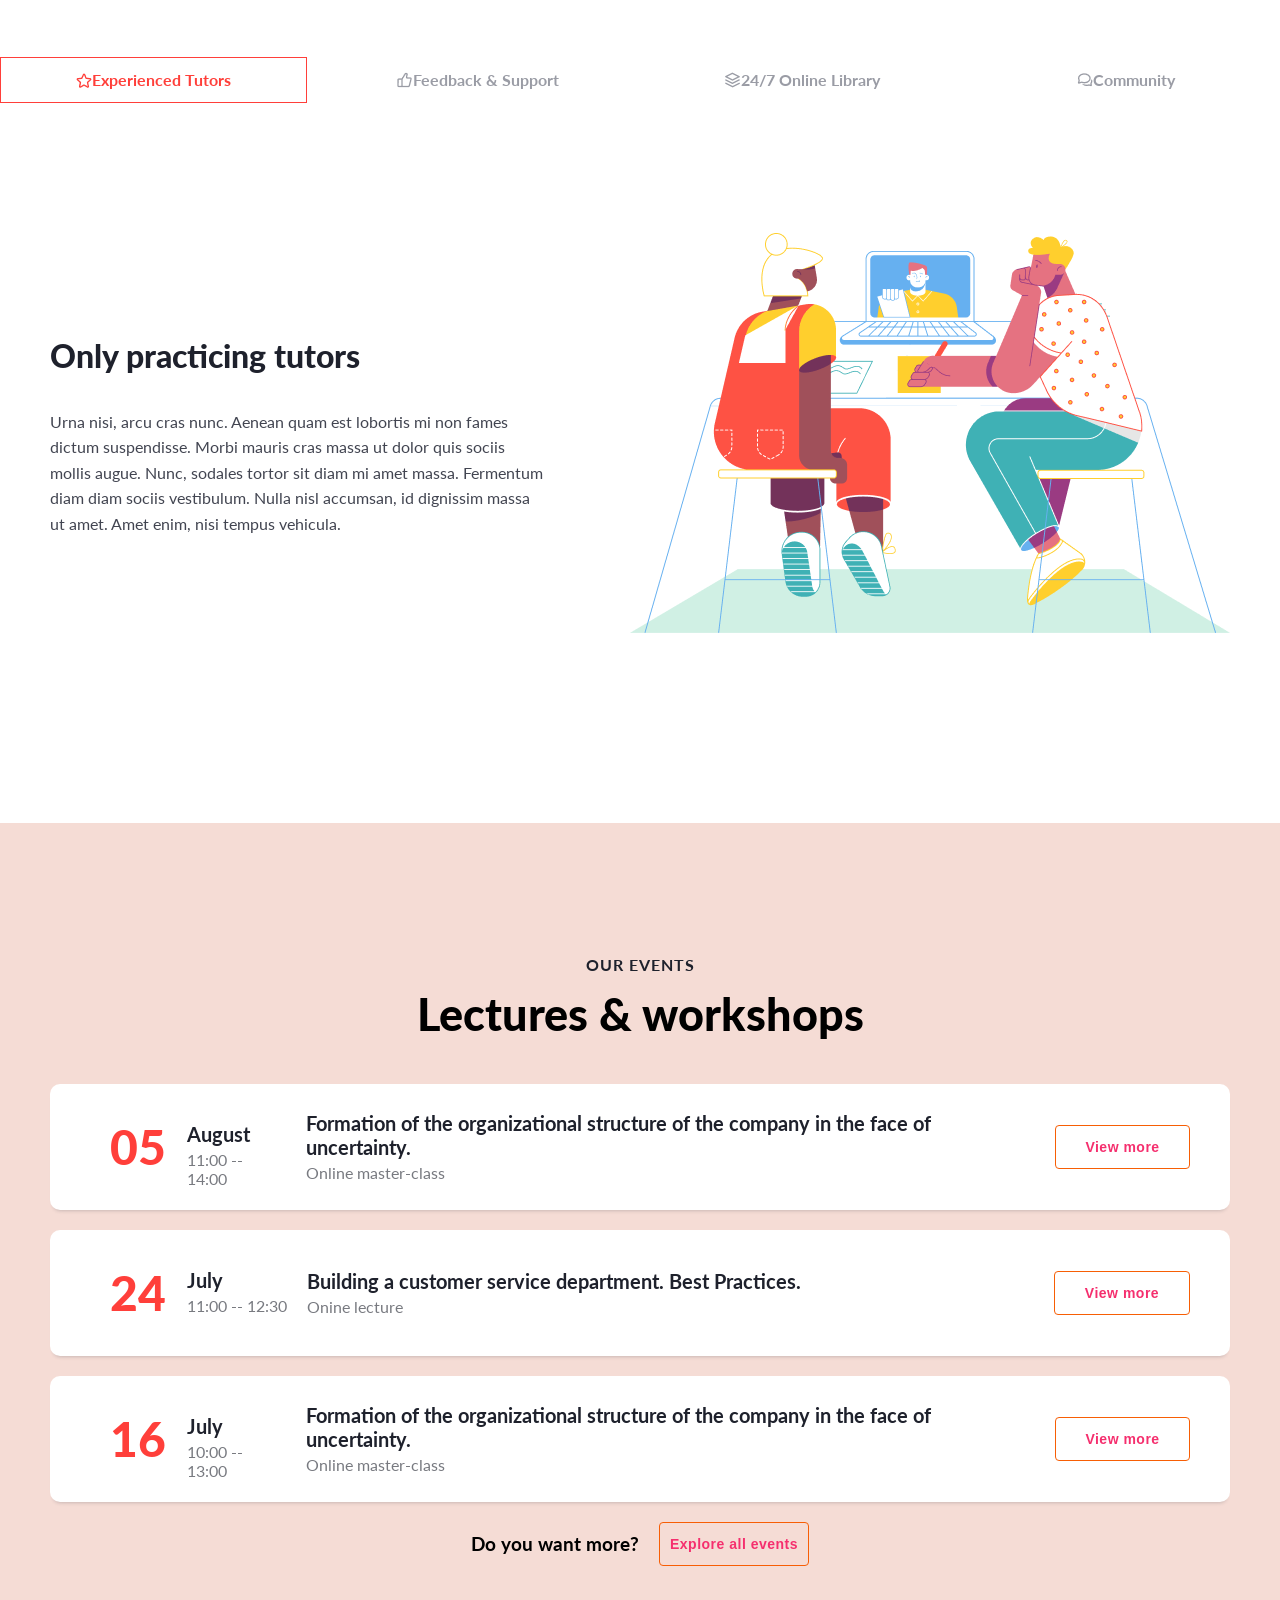
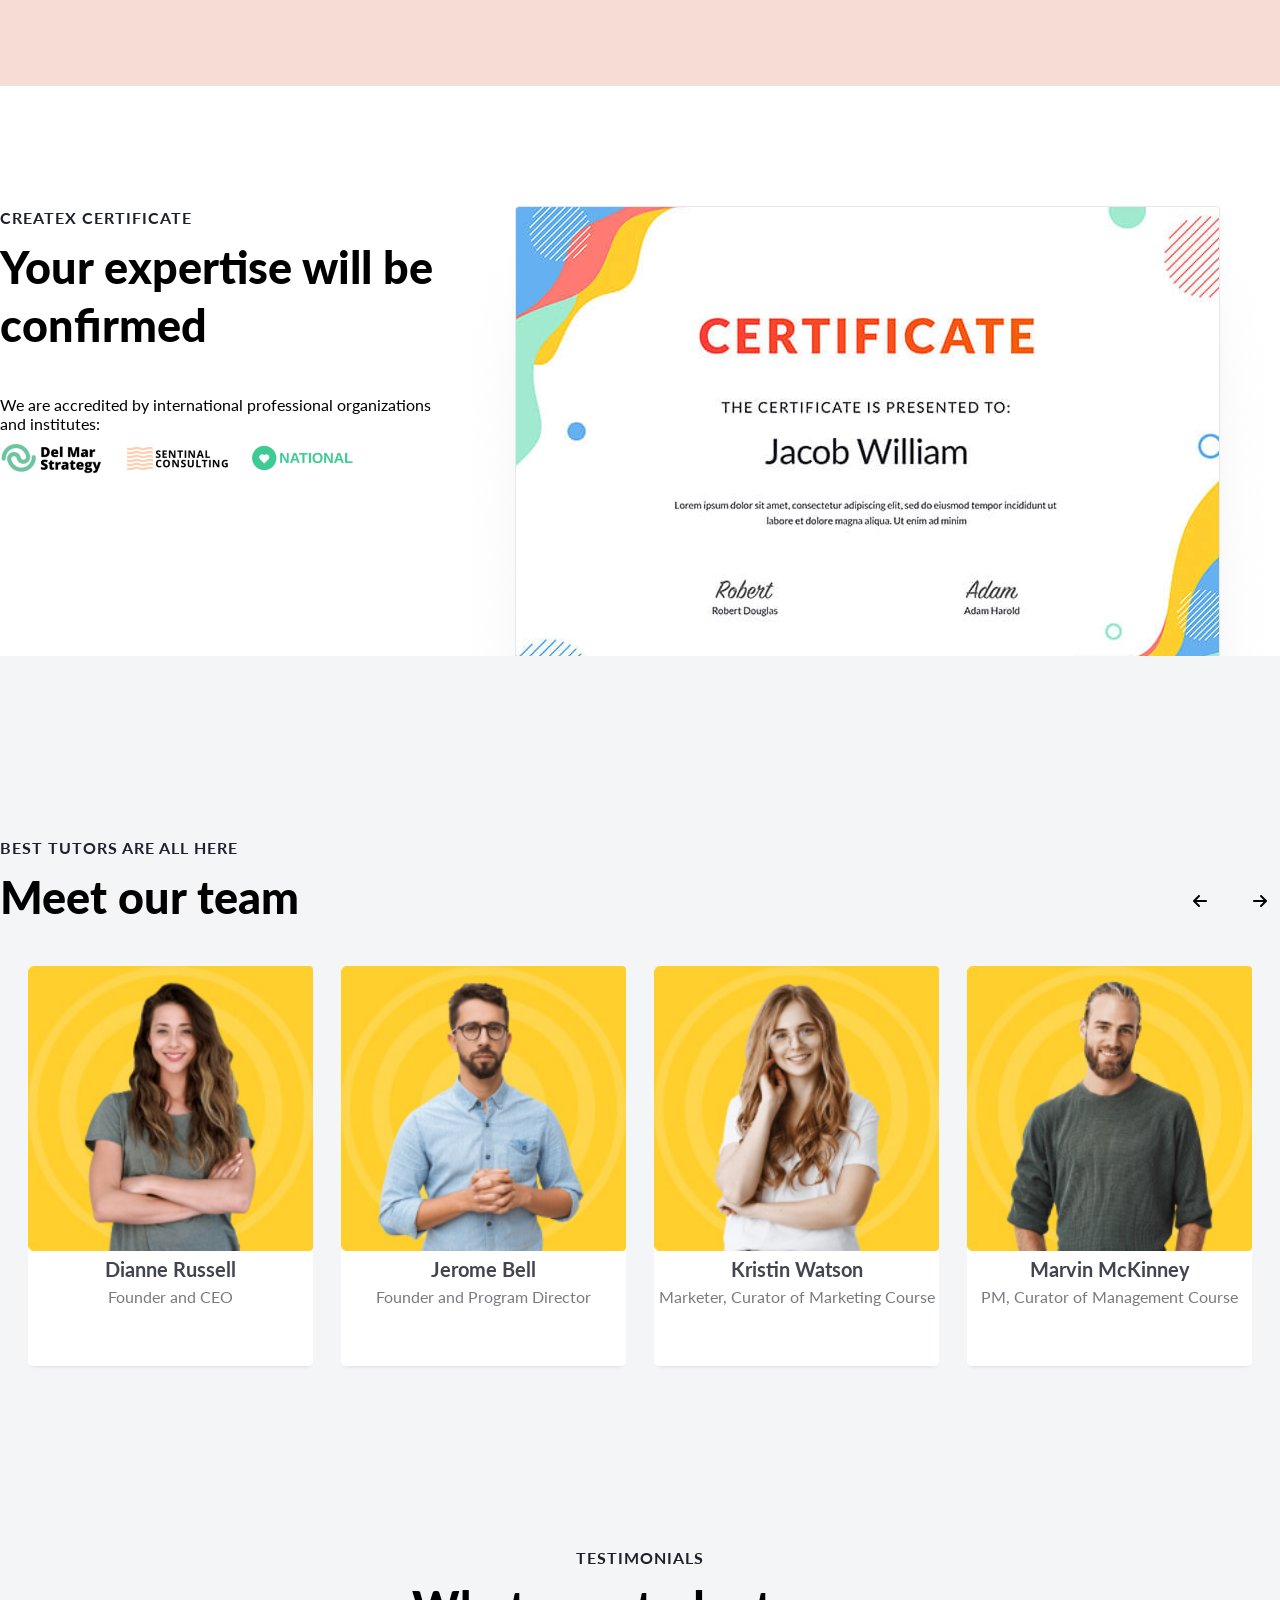
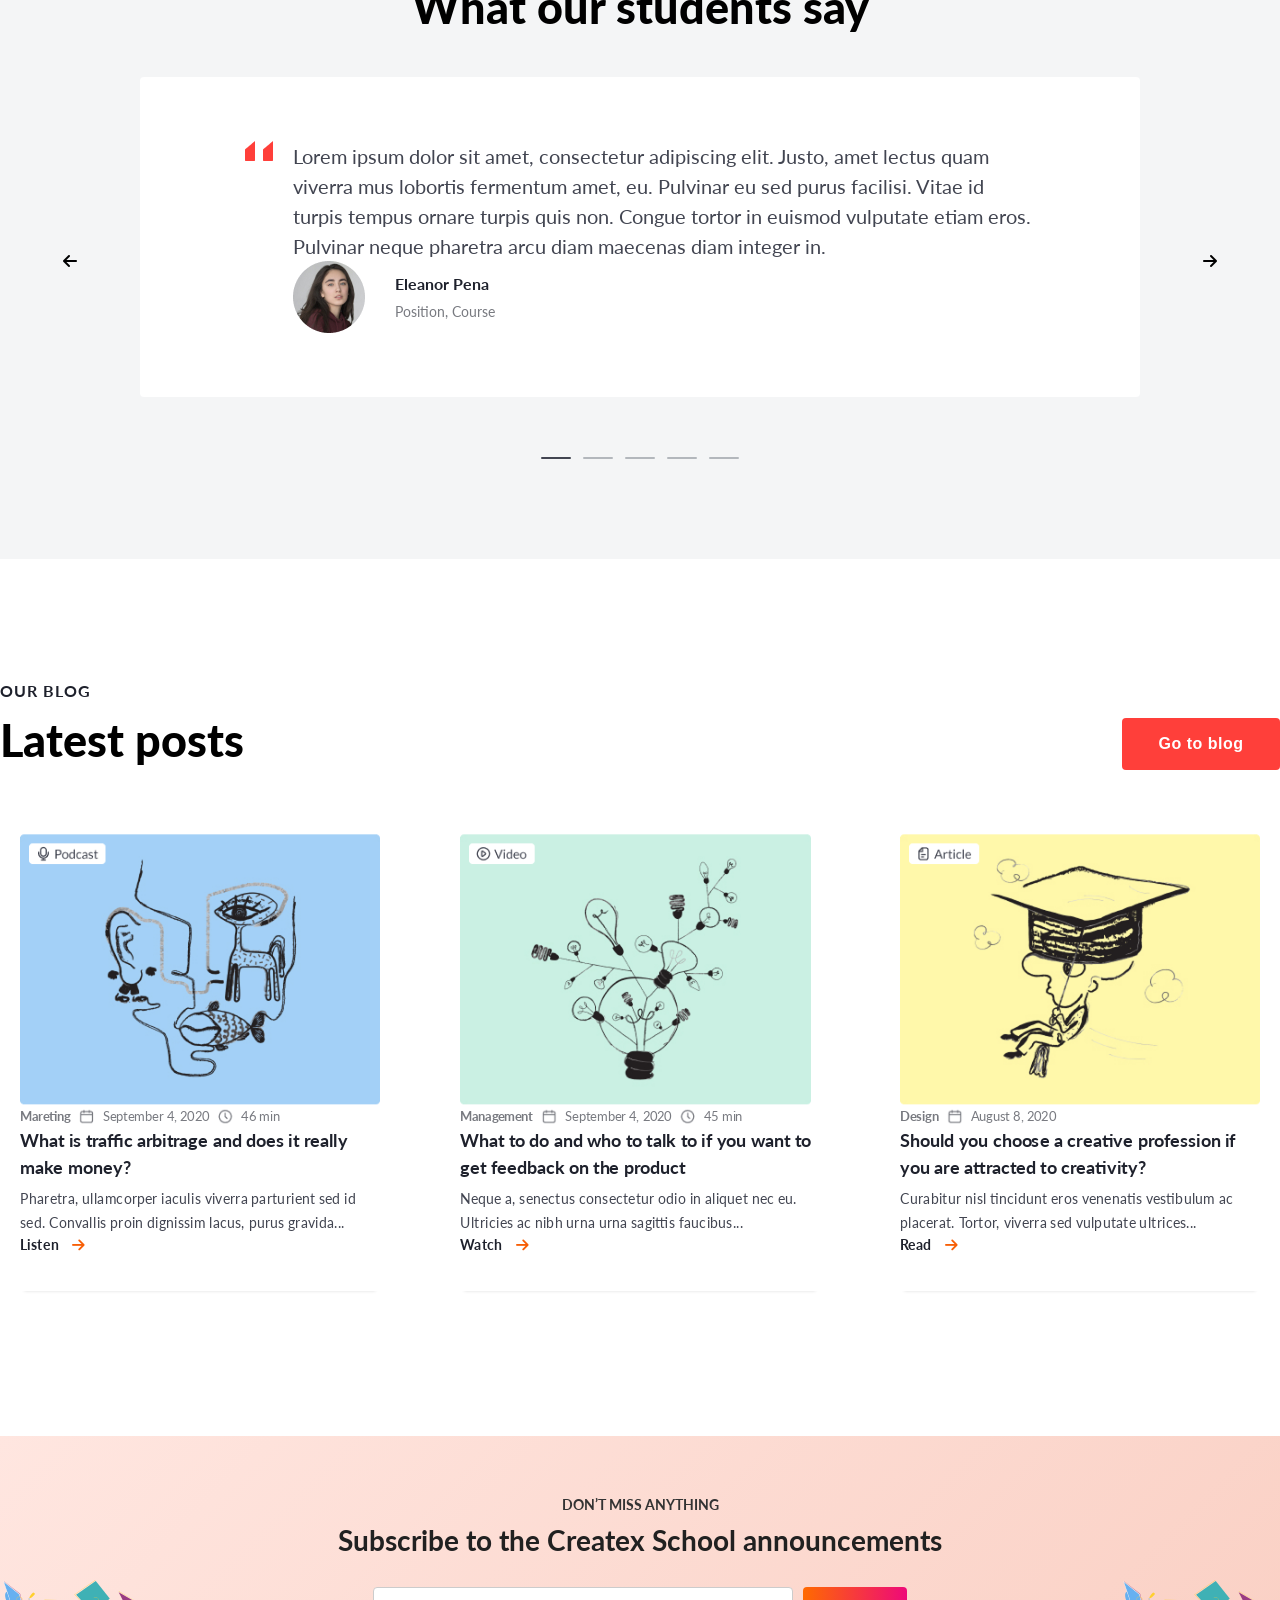
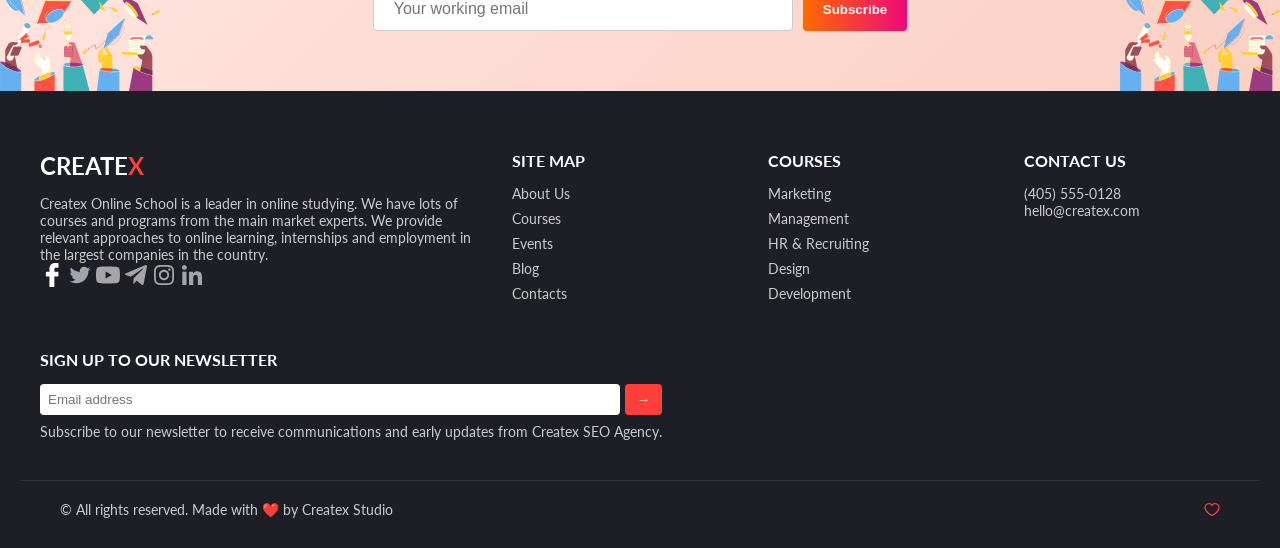
==== commit 7f0af4c8: "today  edit last" ====
--- a/index.html
+++ b/index.html
@@ -383,25 +383,52 @@
                                         
                                         <div class="meet-box">
                                             <div class="meet-box-item">
-                                                <img src="./images/image (3).png" alt="">
+                                                <div  class="meet-box_hover">
+                                                    <div class="card-overlay">
+                                                        <i class="fa-brands fa-facebook-f"></i>
+                                                        <i class="fa-brands fa-instagram"></i>
+                                                        <i class="fa-brands fa-linkedin-in"></i>
+                                                    </div>
+                                                    <img src="./images/image (3).png" alt="">
+                                                </div>
                                                 <p>Dianne Russell</p>
                                                 <span>Founder and CEO</span>
                                             </div>
                                         
-                                            <div  class="meet-box-item">
+                                            <div  class="meet-box-item"><div class="meet-box_hover">
+                                                <div class="card-overlay">
+                                                    <i class="fa-brands fa-facebook-f"></i>
+                                                    <i class="fa-brands fa-instagram"></i>
+                                                    <i class="fa-brands fa-linkedin-in"></i>
+                                                </div>
                                                 <img src="./images/image (5).png" alt="">
+                                            </div>
                                                 <p>Jerome Bell</p>
                                                 <span>Founder and Program Director</span>
                                             </div>
                                         
                                             <div  class="meet-box-item">
-                                                <img src="./images/image (2).png" alt="">
+                                                <div class="meet-box_hover">
+                                                    <div class="card-overlay">
+                                                        <i class="fa-brands fa-facebook-f"></i>
+                                                        <i class="fa-brands fa-instagram"></i>
+                                                        <i class="fa-brands fa-linkedin-in"></i>
+                                                    </div>
+                                                    <img src="./images/image (2).png" alt="">
+                                                </div>
                                                 <p>Kristin Watson</p>
                                                 <span>Marketer, Curator of Marketing Course</span>
                                             </div>
                                         
                                             <div  class="meet-box-item">
-                                                <img src="./images/image (4).png" alt="">
+                                                <div class="meet-box_hover">
+                                                    <div class="card-overlay">
+                                                        <i class="fa-brands fa-facebook-f"></i>
+                                                        <i class="fa-brands fa-instagram"></i>
+                                                        <i class="fa-brands fa-linkedin-in"></i>
+                                                    </div>
+                                                    <img src="./images/image (4).png" alt="">
+                                                </div>
                                                 <p>Marvin McKinney</p>
                                                 <span>PM, Curator of Management Course</span>
                                             </div>
--- a/styles/main.css
+++ b/styles/main.css
@@ -47,7 +47,7 @@
     display: flex;
     position: sticky;
     top: 0;
-    z-index: 10;
+    z-index: 999;
 }
 .wrapp-header{
     padding: 20px;
@@ -97,7 +97,7 @@
     color: rgba(66, 69, 81, 1);
 }
 .header-btn:hover{
-    transition: all 02.s;
+    transition: all 0.2s;
     cursor: pointer;
     background: #FCB454;
 }
@@ -125,9 +125,9 @@
 .circle-svg2 img{
     position: absolute;
     width: 88px;
-        height: 47px;
-        top: -80px;
-        left: 445px;
+    height: 47px;
+    top: -120px;
+    left: 445px;
 }
 .circle-flex{
     display: flex;
@@ -161,7 +161,8 @@
     background: var(--main-btn-color);
 }
 .main-section-title h1{
-    position: relative;
+    position: sticky;
+    z-index: 100;
     width: 496px;
     height: 249px;
     font-weight: 900;
@@ -613,7 +614,40 @@
     display: flex;
     justify-content: space-evenly;
 }
-
+.card-overlay{
+    position: absolute;
+    width: 100%;
+    height: 100%;
+    top: 0;
+    opacity: 0;
+    left: 0;
+    display: flex;
+    gap: 20px;
+    align-items: flex-end;
+    justify-content: flex-end;
+    padding: 15px 30px;
+}
+.card-overlay i{
+    font-weight: 600;
+    transform: scale(1.1);
+    color: #ccc;
+}
+.card-overlay i:hover{
+    cursor: pointer;
+    font-weight: 700;
+    color: var(--main-text-color);
+    opacity: 1;
+}
+.card-overlay:hover {
+    opacity: 1;
+    transition: all 0.4s ease;
+    background: linear-gradient(180deg, rgba(30, 33, 44, 0) 43.9%, rgba(30, 33, 44, 0.03) 55.21%, rgba(30, 33, 44, 0.33) 68.73%, rgba(30, 33, 44, 0.56) 76.17%, rgba(30, 33, 44, 0.768225) 83.75%, rgba(30, 33, 44, 0.92) 91.49%, #1E212C 100%);
+}
+
+.meet-box_hover{
+    position: relative;
+
+}
 .meet-box-item{
     z-index: 100;
     width: 100%;
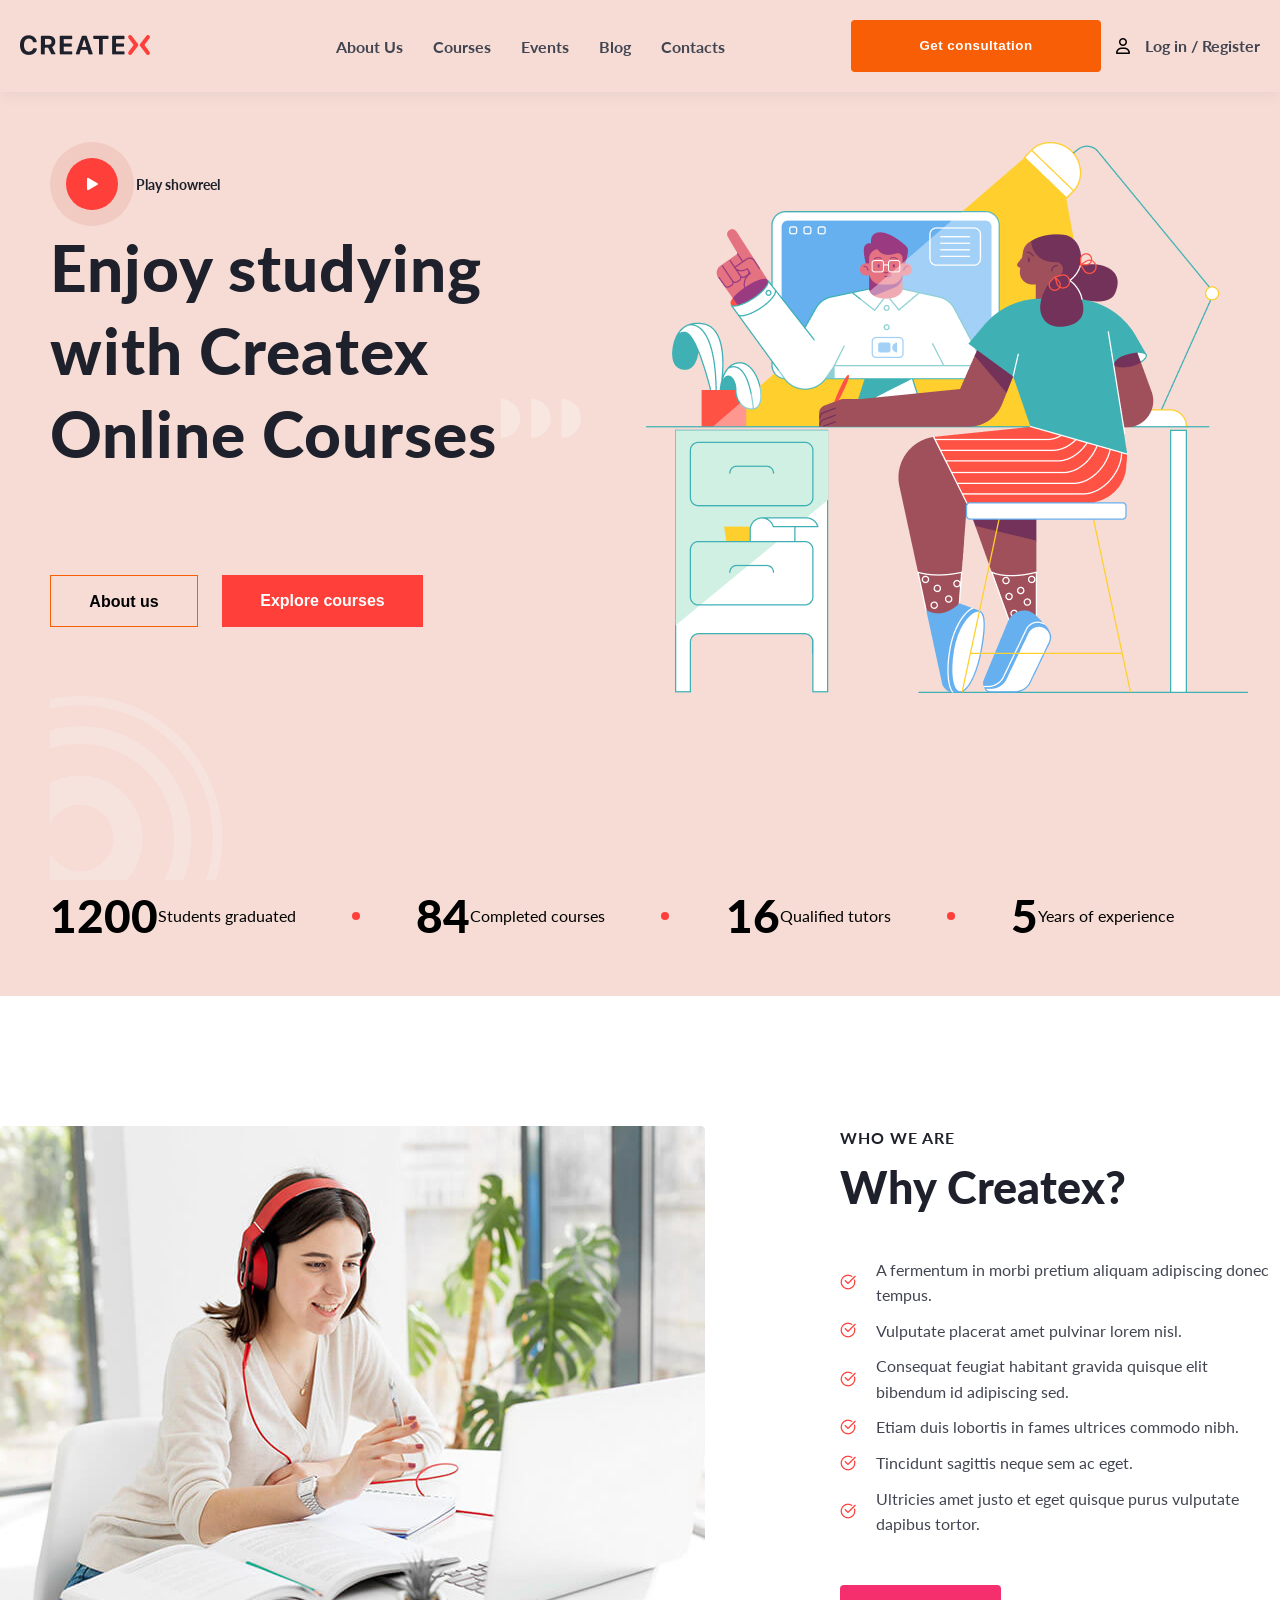
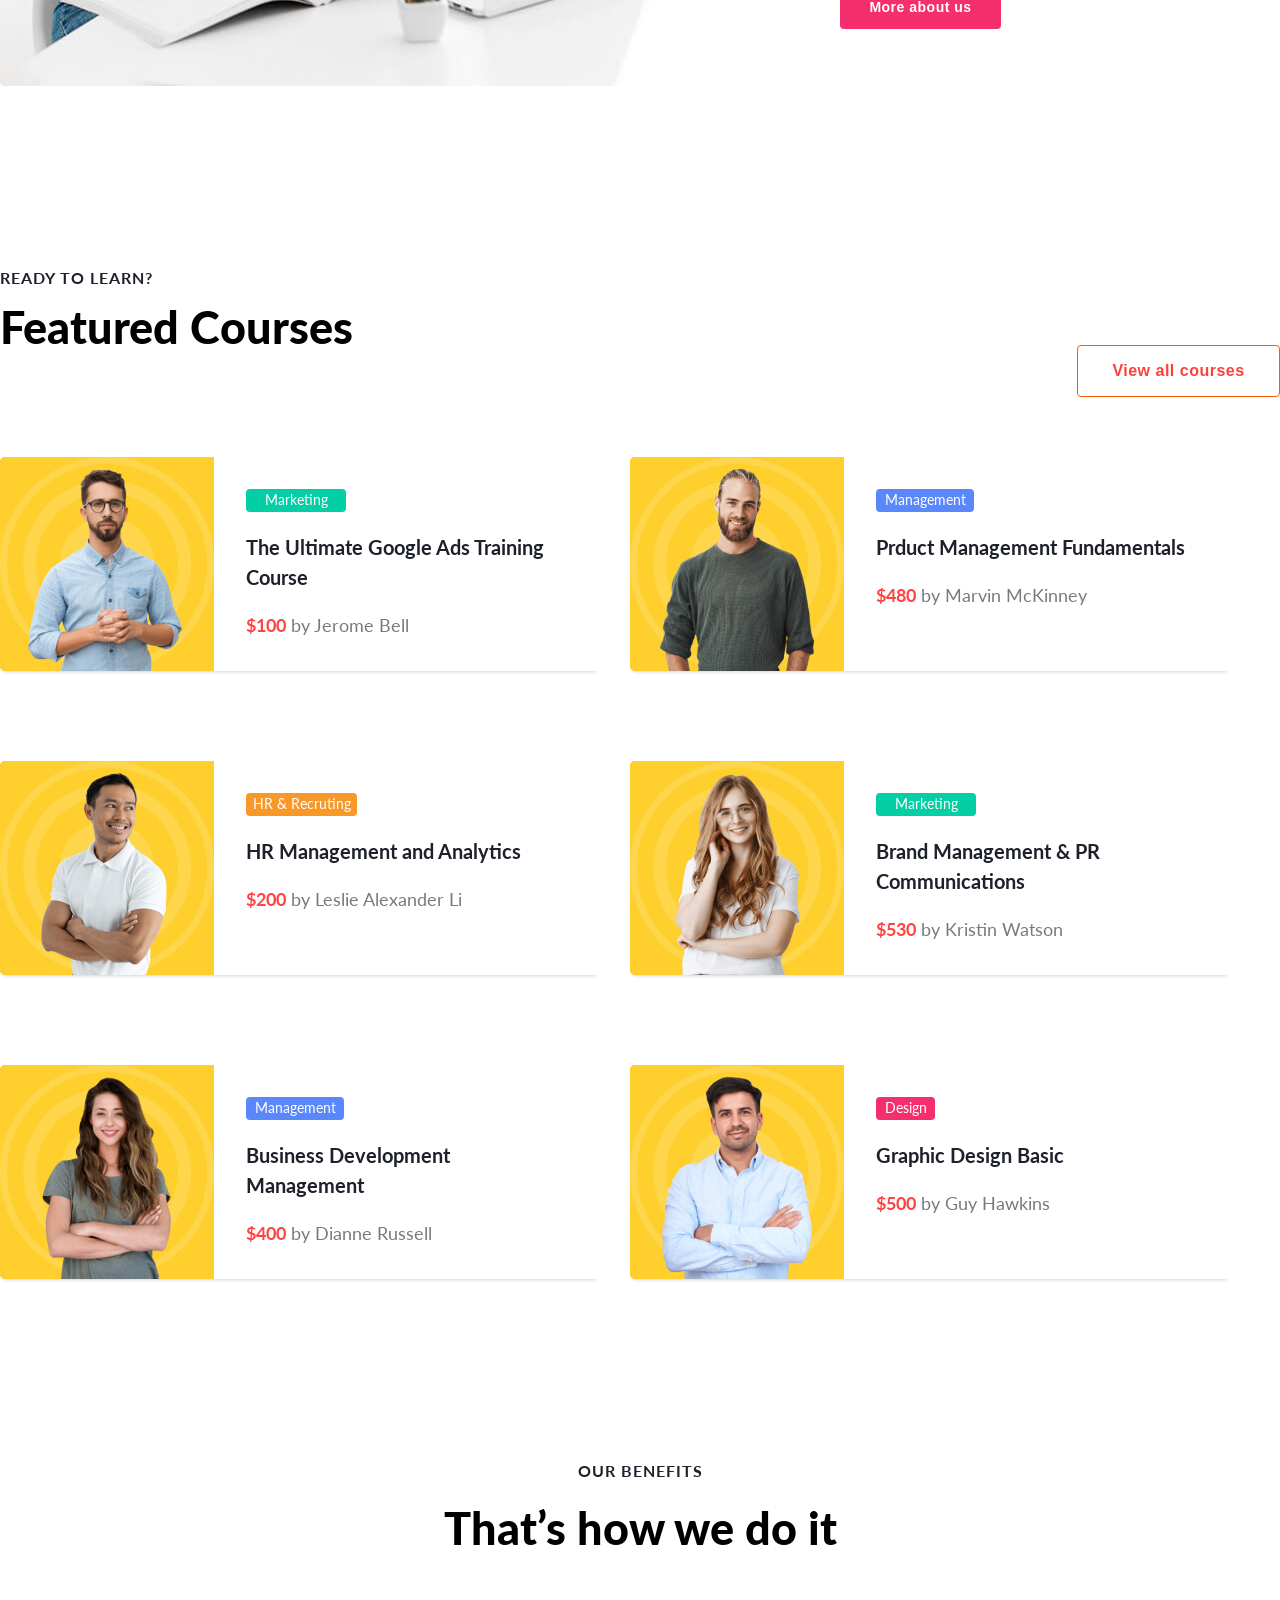
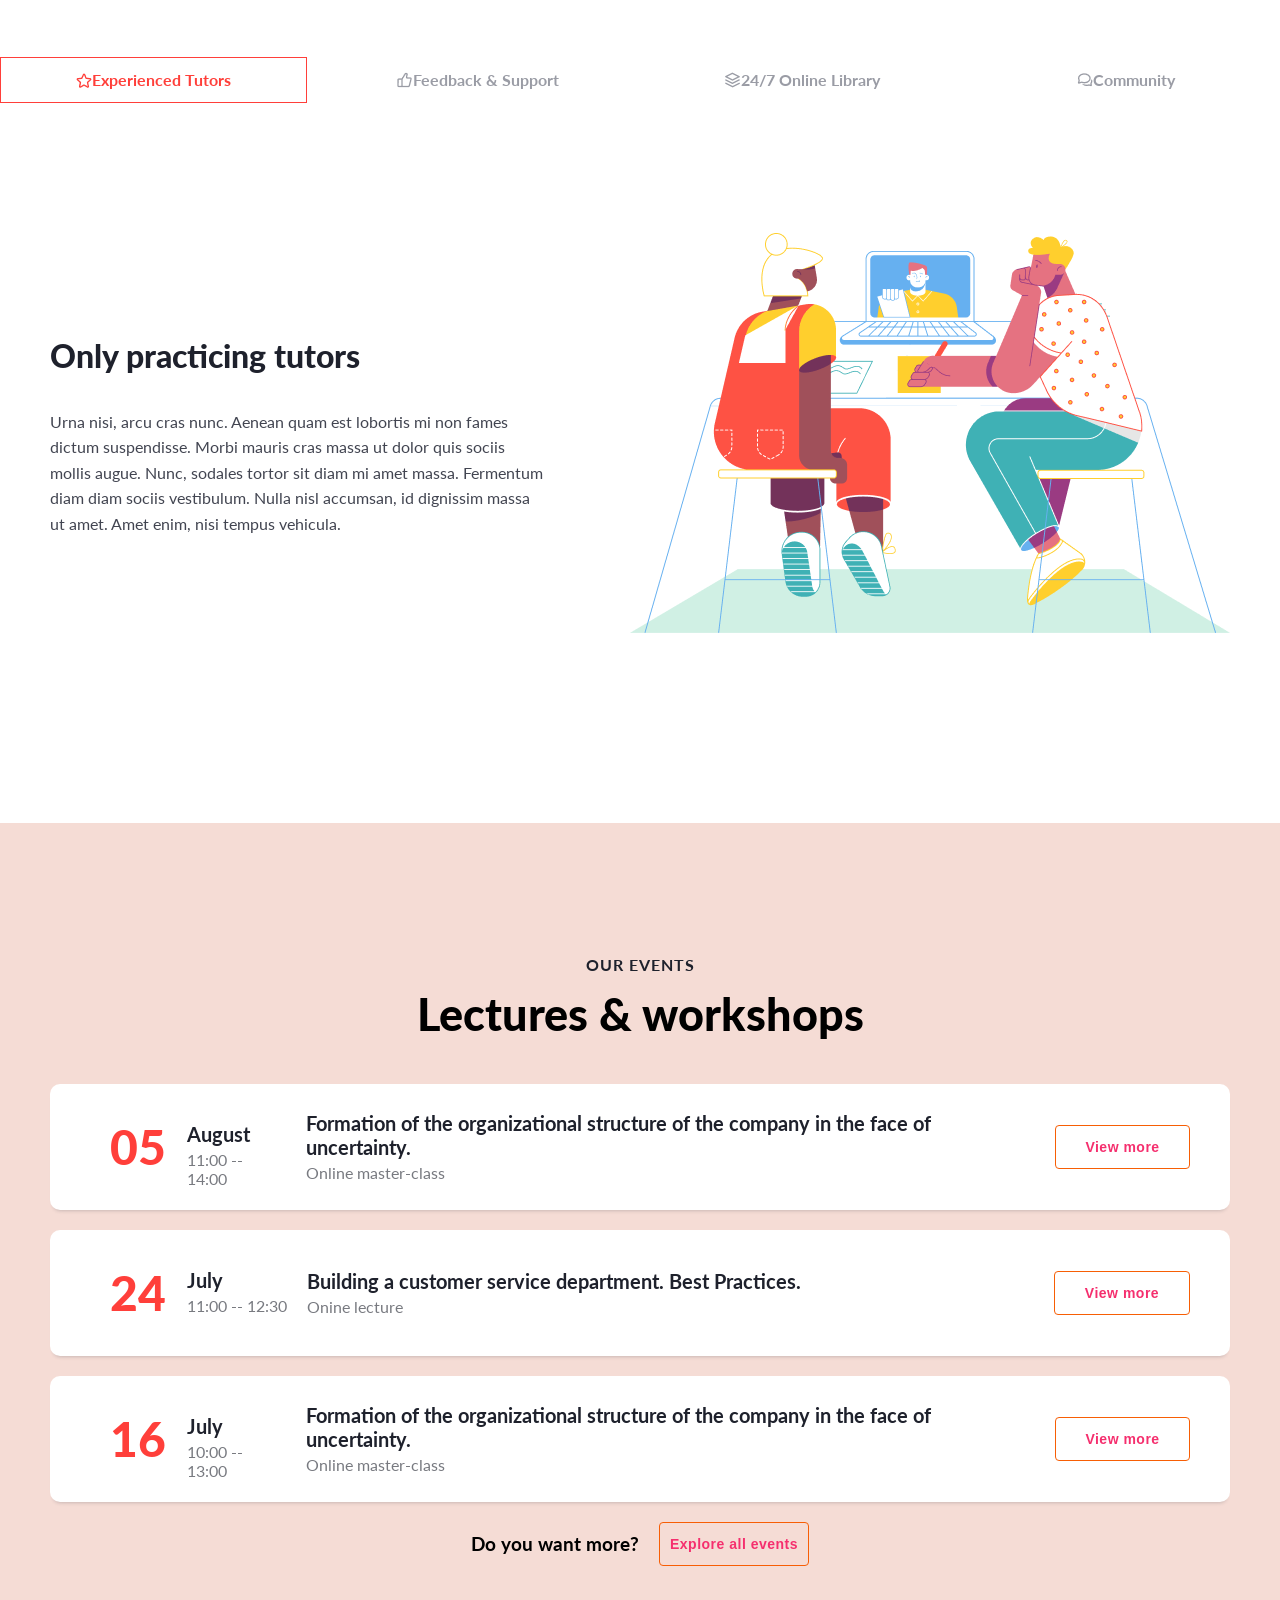
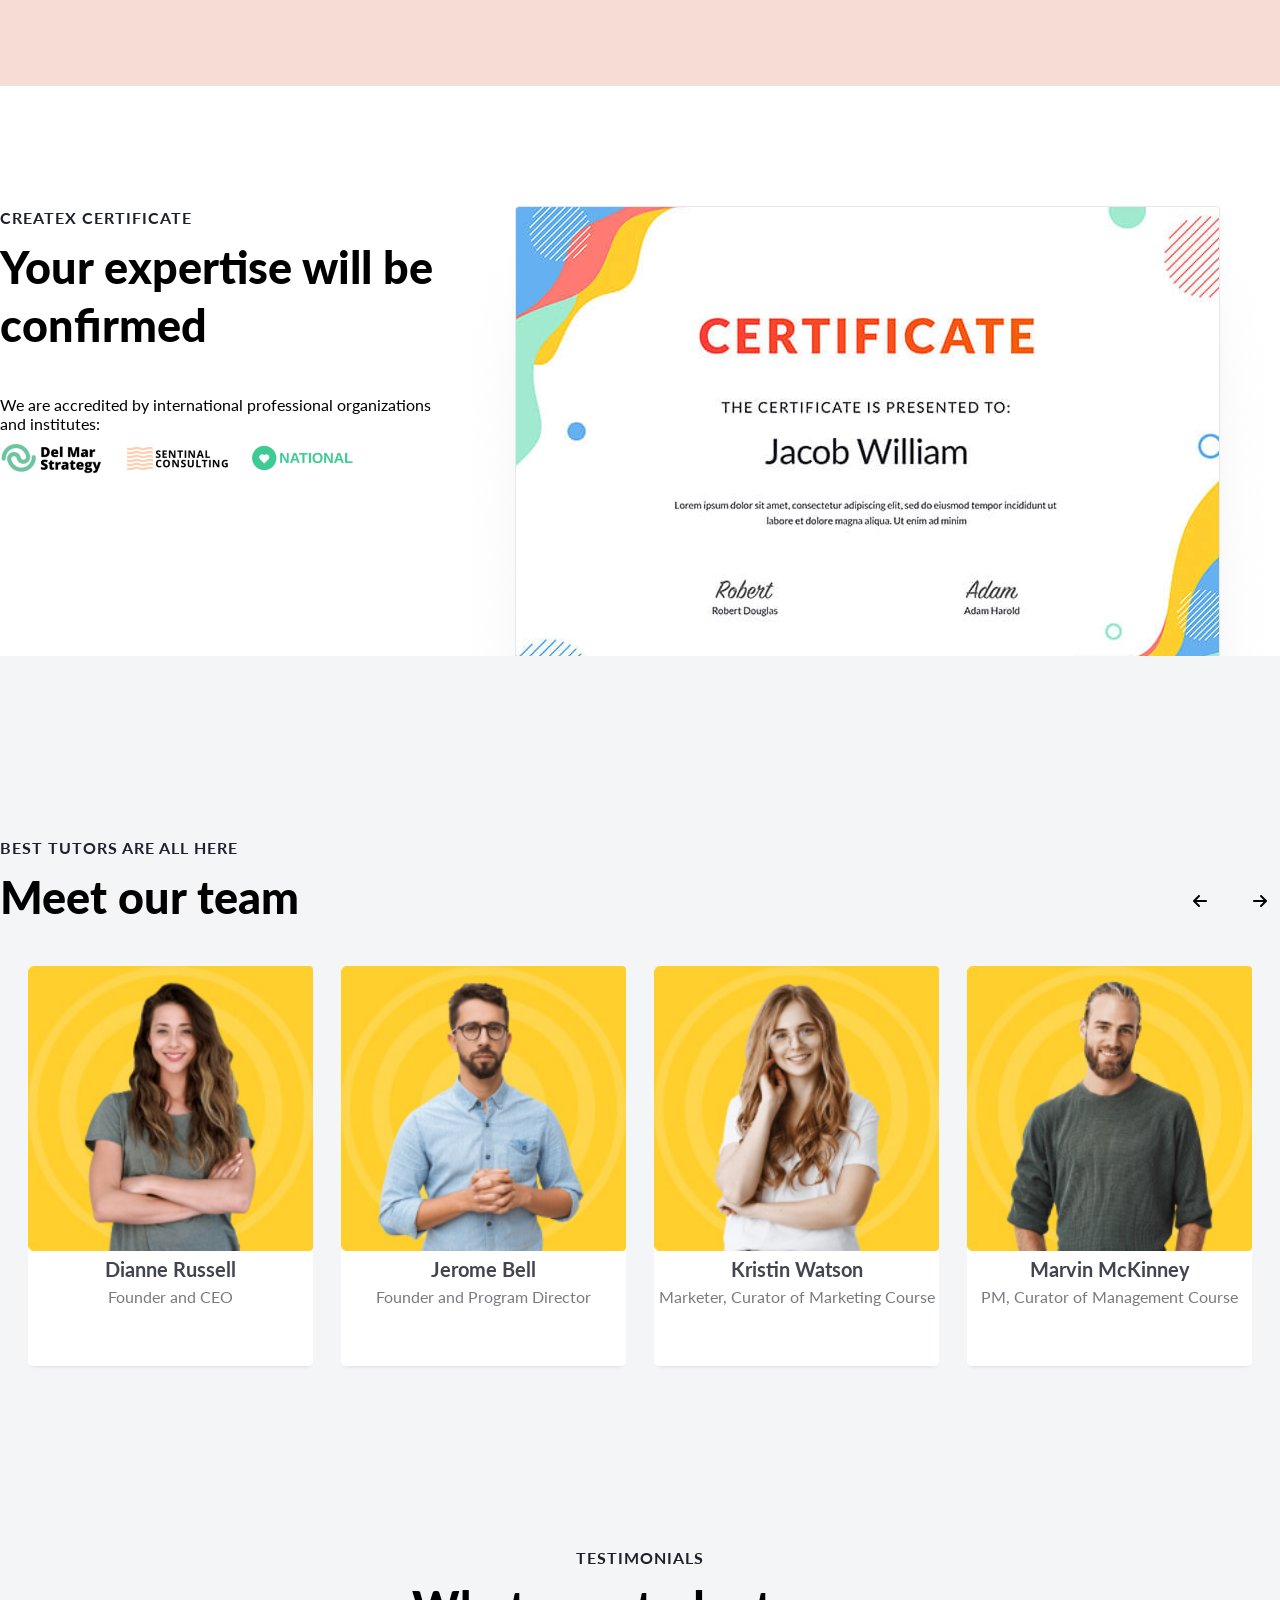
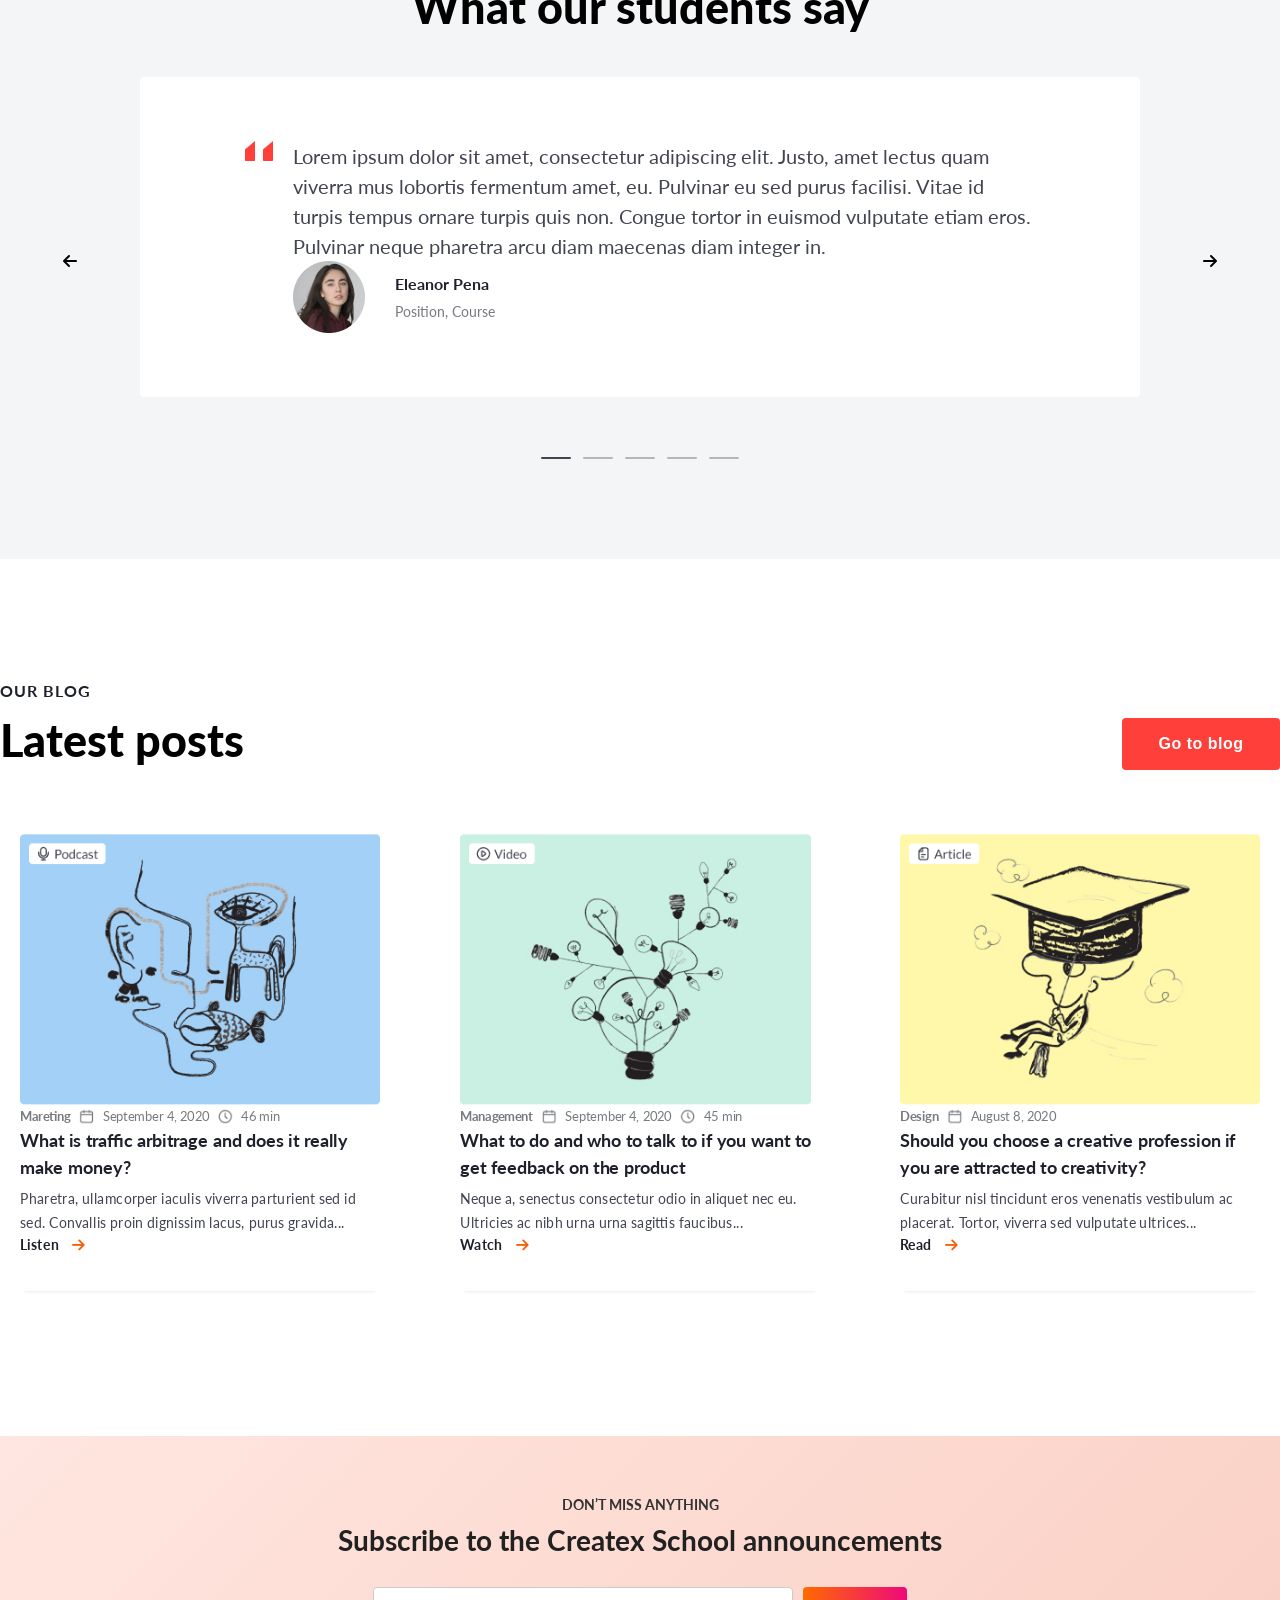
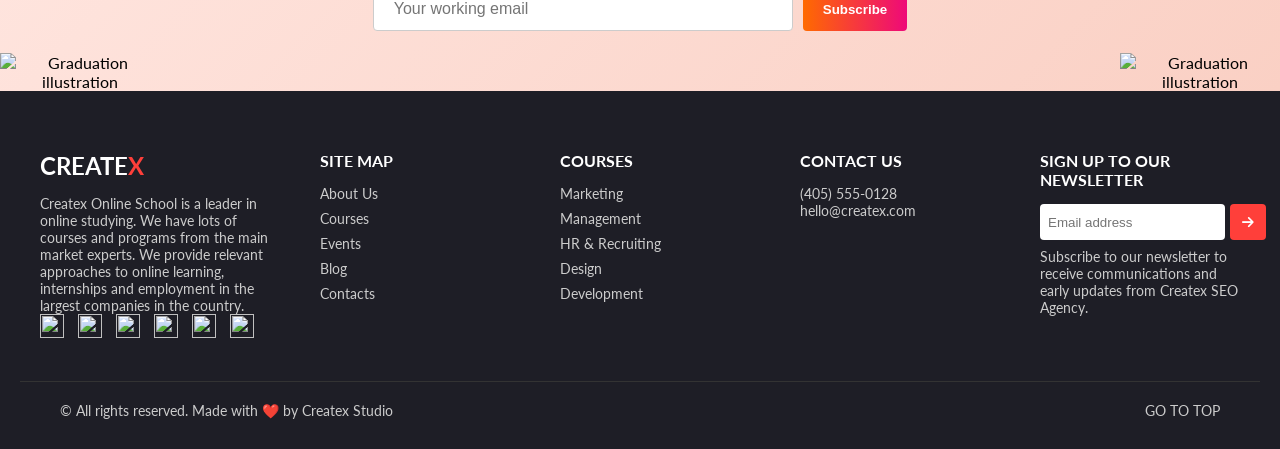
==== commit 0c50ad50: "last changed" ====
--- a/index.html
+++ b/index.html
@@ -7,6 +7,7 @@
         integrity="sha512-Evv84Mr4kqVGRNSgIGL/F/aIDqQb7xQ2vcrdIwxfjThSH8CSR7PBEakCr51Ck+w+/U6swU2Im1vVX0SVk9ABhg=="
         crossorigin="anonymous" referrerpolicy="no-referrer" />
     <link rel="stylesheet" href="./styles/main.css">
+    <link rel="icon" type="image/x-icon" href="../svg/logo.svg">
     <title>Online Courses</title>
 </head>
 <body>
@@ -586,71 +587,83 @@
                     </section>
                 </div>
               </main>  
+
+
            <div class="container">
-            <footer class="footer">
-                <div class="footer-container">
-            
-                    <div class="footer-col footer-brand">
-                        <h3 class="logo">CREATE<span class="logo-x">X</span></h3>
-                        <p>Createx Online School is a leader in online studying. We have lots of courses and programs from the main
-                            market experts. We provide relevant approaches to online learning, internships and employment in the
-                            largest companies in the country.</p>
-                        <div class="socials">
-                            <img src="svg/./Vector (1).svg" alt="">
-                            <img src="svg/./Twitter (1).svg" alt="">
-                            <img src="svg/./YouTube.svg" alt="">
-                            <img src="svg/./telegram.svg" alt="">
-                            <img src="svg/./Instagram.svg" alt="">
-                            <img src="svg/./Linked-In.svg" alt="">
-                        </div>
+                <footer class="footer">
+                    <div class="container">
+                        <div class="footer-container">
+                            <div class="footer-col footer-brand">
+                                <h3 class="logo">CREATE<span class="logo-x">X</span></h3>
+                                <p>Createx Online School is a leader in online studying. We have lots of courses and programs from the
+                                    main
+                                    market experts. We provide relevant approaches to online learning, internships and employment in the
+                                    largest
+                                    companies in the country.</p>
+                                <div class="socials">
+                                    <a href="#"><img src="../svg/Vector (1).svg" alt=""></a>
+                                    <a href="#"><img src="../svg/Twitter (1).svg" alt=""></a>
+                                    <a href="#"><img src="../svg/YouTube.svg" alt=""></a>
+                                    <a href="#"><img src="../svg/telegram.svg" alt=""></a>
+                                    <a href="#"><img src="../svg/Instagram.svg" alt=""></a>
+                                    <a href="#"><img src="../svg/Linked-In.svg" alt=""></a>
+                                </div>
+                            </div>
+                        
+                            <div class="footer-col">
+                                <h4>SITE MAP</h4>
+                                <ul>
+                                    <li><a href="#">About Us</a></li>
+                                    <li><a href="#">Courses</a></li>
+                                    <li><a href="#">Events</a></li>
+                                    <li><a href="#">Blog</a></li>
+                                    <li><a href="#">Contacts</a></li>
+                                </ul>
+                            </div>
+                        
+                            <div class="footer-col">
+                                <h4>COURSES</h4>
+                                <ul>
+                                    <li><a href="#">Marketing</a></li>
+                                    <li><a href="#">Management</a></li>
+                                    <li><a href="#">HR & Recruiting</a></li>
+                                    <li><a href="#">Design</a></li>
+                                    <li><a href="#">Development</a></li>
+                                </ul>
+                            </div>
+                        
+                            <div class="footer-col">
+                                <h4>CONTACT US</h4>
+                                <p>(405) 555-0128</p>
+                                <p>hello@createx.com</p>
+                            </div>
+                        
+                            <div class="footer-col">
+                                <h4 class="newsletter-title">SIGN UP TO OUR NEWSLETTER</h4>
+                                <form class="newsletter-form">
+                                    <input type="email" placeholder="Email address" required />
+                                    <button type="submit"><i class="fa-solid fa-arrow-right"></i></button>
+                                </form>
+                                <p class="newsletter-note">
+                                    Subscribe to our newsletter to receive communications and early updates from Createx SEO Agency.
+                                </p>
+                            </div>
+                        </div>
+                    
+                        <div class="footer-bottom">
+                            <p>&copy; All rights reserved. Made with ❤️ by Createx Studio</p>
+                            <a href="#" class="go-top">GO TO TOP</a>
+                        </div>
+                        <script>
+                            document.querySelector('.go-top').addEventListener('click', function (e) {
+                                e.preventDefault();
+                                window.scrollTo({ top: 0, behavior: 'smooth' });
+                            });
+                        </script>
+
                     </div>
-            
-                    <div class="footer-col">
-                        <h4>SITE MAP</h4>
-                        <ul>
-                            <li><a href="#">About Us</a></li>
-                            <li><a href="#">Courses</a></li>
-                            <li><a href="#">Events</a></li>
-                            <li><a href="#">Blog</a></li>
-                            <li><a href="#">Contacts</a></li>
-                        </ul>
-                    </div>
-            
-                    <div class="footer-col">
-                        <h4>COURSES</h4>
-                        <ul>
-                            <li><a href="#">Marketing</a></li>
-                            <li><a href="#">Management</a></li>
-                            <li><a href="#">HR & Recruiting</a></li>
-                            <li><a href="#">Design</a></li>
-                            <li><a href="#">Development</a></li>
-                        </ul>
-                    </div>
-            
-                    <div class="footer-col">
-                        <h4>CONTACT US</h4>
-                        <p>(405) 555-0128</p>
-                        <p>hello@createx.com</p>
-            
-            
-                        </p>
-                    </div>
-                    <div>
-                        <h4 class="newsletter-title">SIGN UP TO OUR NEWSLETTER</h4>
-                        <form class="newsletter-form">
-                            <input type="email" placeholder="Email address" required />
-                            <button>&rarr;</button>
-                        </form>
-                        <p class="newsletter-note">
-                            Subscribe to our newsletter to receive communications and early updates from Createx SEO Agency.
-                    </div>
-                </div>
-            
-                <div class="footer-bottom">
-                    <p>&copy; All rights reserved. Made with ❤️ by Createx Studio</p>
-                    <img src="./svg/Heart.svg" alt="">
-                </div>
-            </footer>
+                </footer>
+
            </div>
 
 </body>
--- a/styles/main.css
+++ b/styles/main.css
@@ -9,6 +9,9 @@
     font-family: 'Lato';
     overflow-x: hidden;
     
+}
+html{
+    scroll-behavior: smooth;
 }
 :root{
     --main-text-color:rgba(255, 255, 255, 1);
@@ -1031,7 +1034,9 @@
 }
 
 .newsletter-form input {
-    flex: 1;
+   
+    width: 300px;
+    height: 36px;
     padding: 8px;
     border: none;
     border-radius: 4px;
@@ -1041,6 +1046,8 @@
     background-color: #ff3f3a;
     color: #fff;
     border: none;
+    text-align: center;
+    align-items: center;
     padding: 8px 12px;
     border-radius: 4px;
     cursor: pointer;
@@ -1062,7 +1069,7 @@
     justify-content: space-between;
     flex-wrap: wrap;
     font-size: 14px;
-    color: #888;
+    height: 100%;
     padding-left: 40px;
     padding-right: 40px;
 }
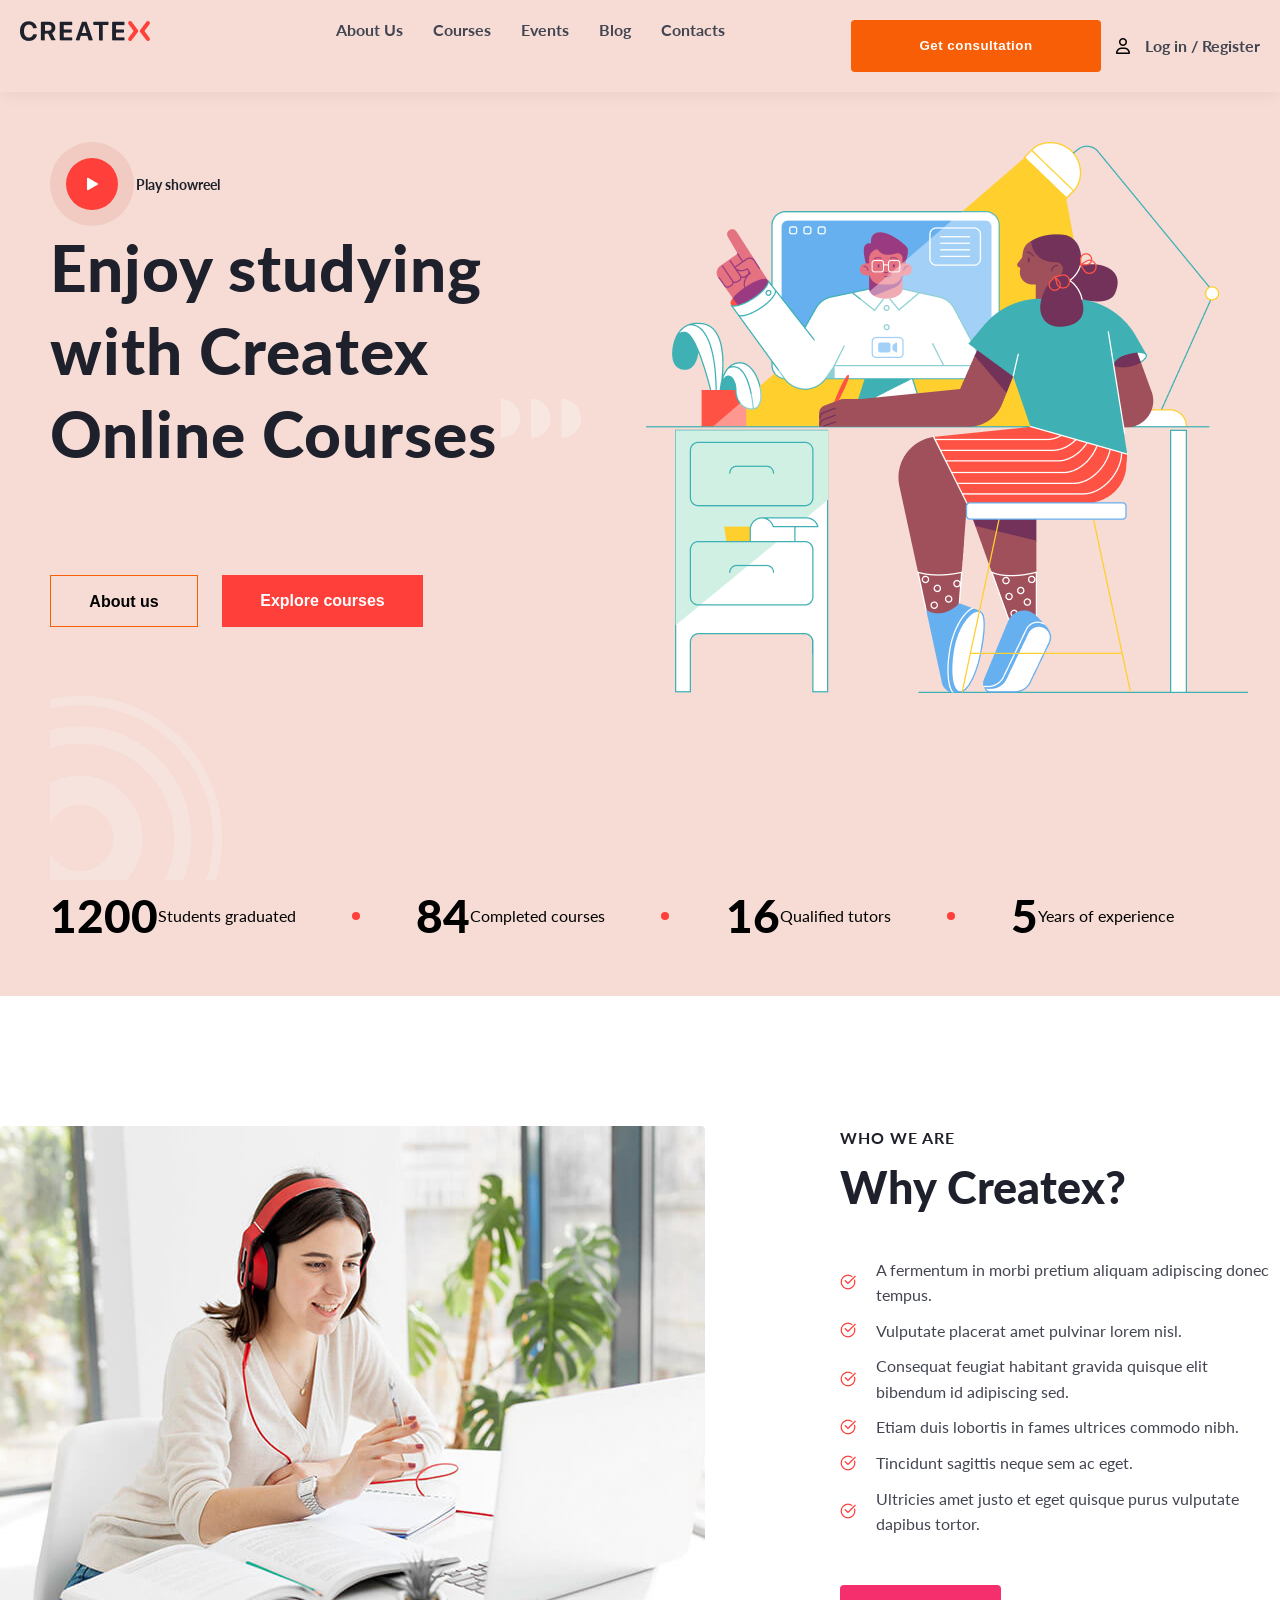
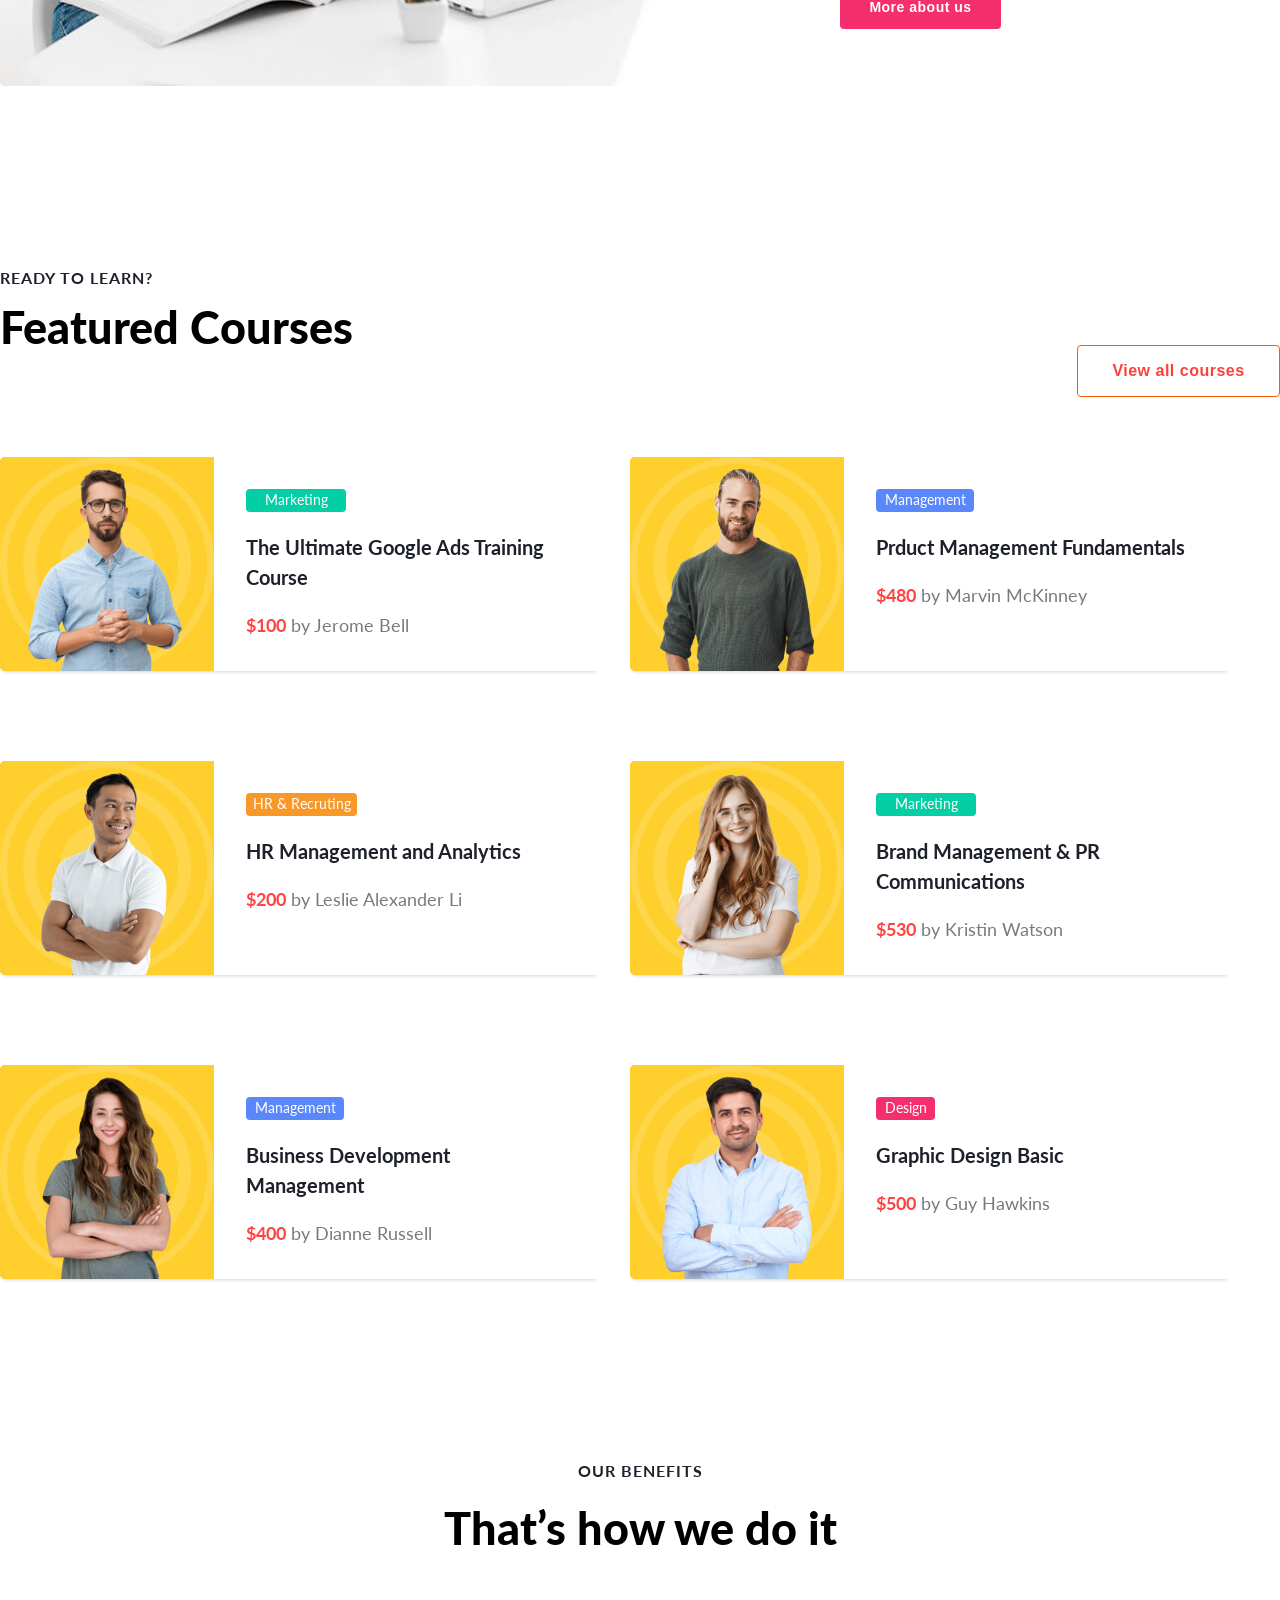
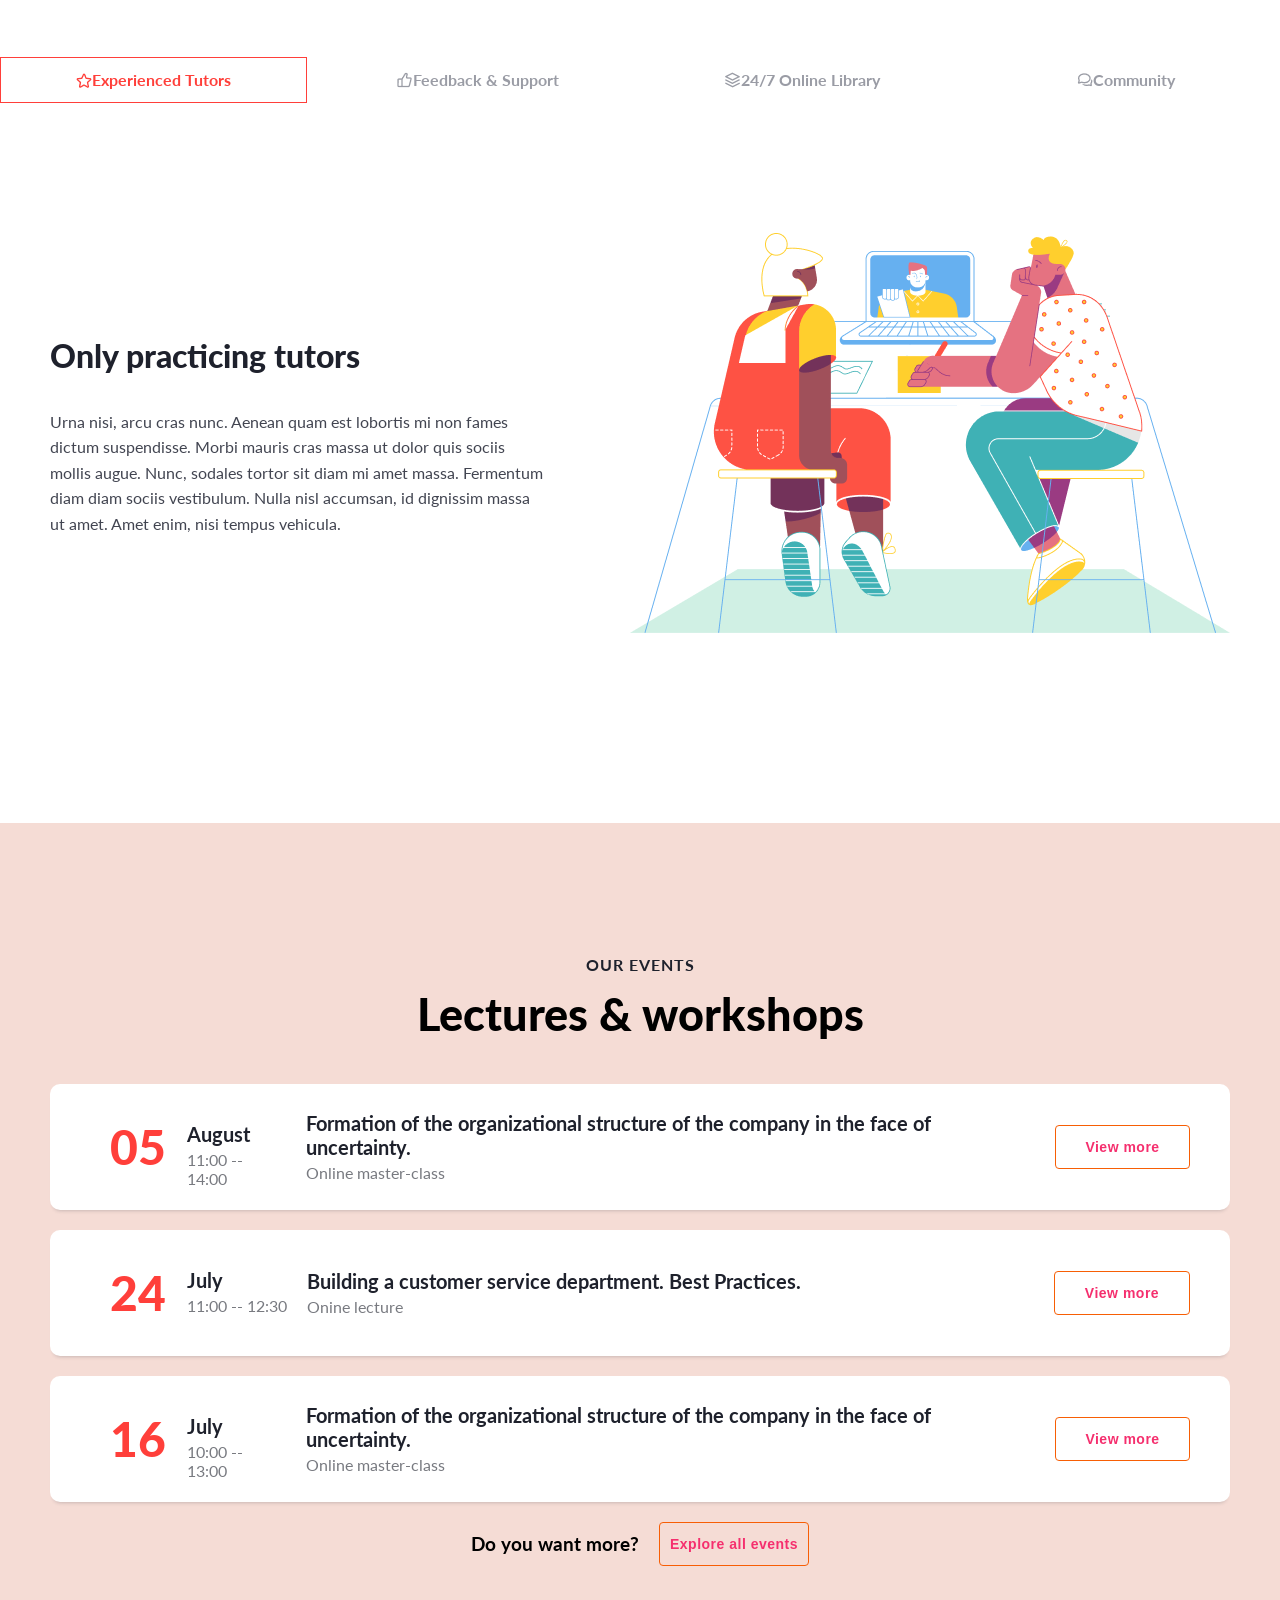
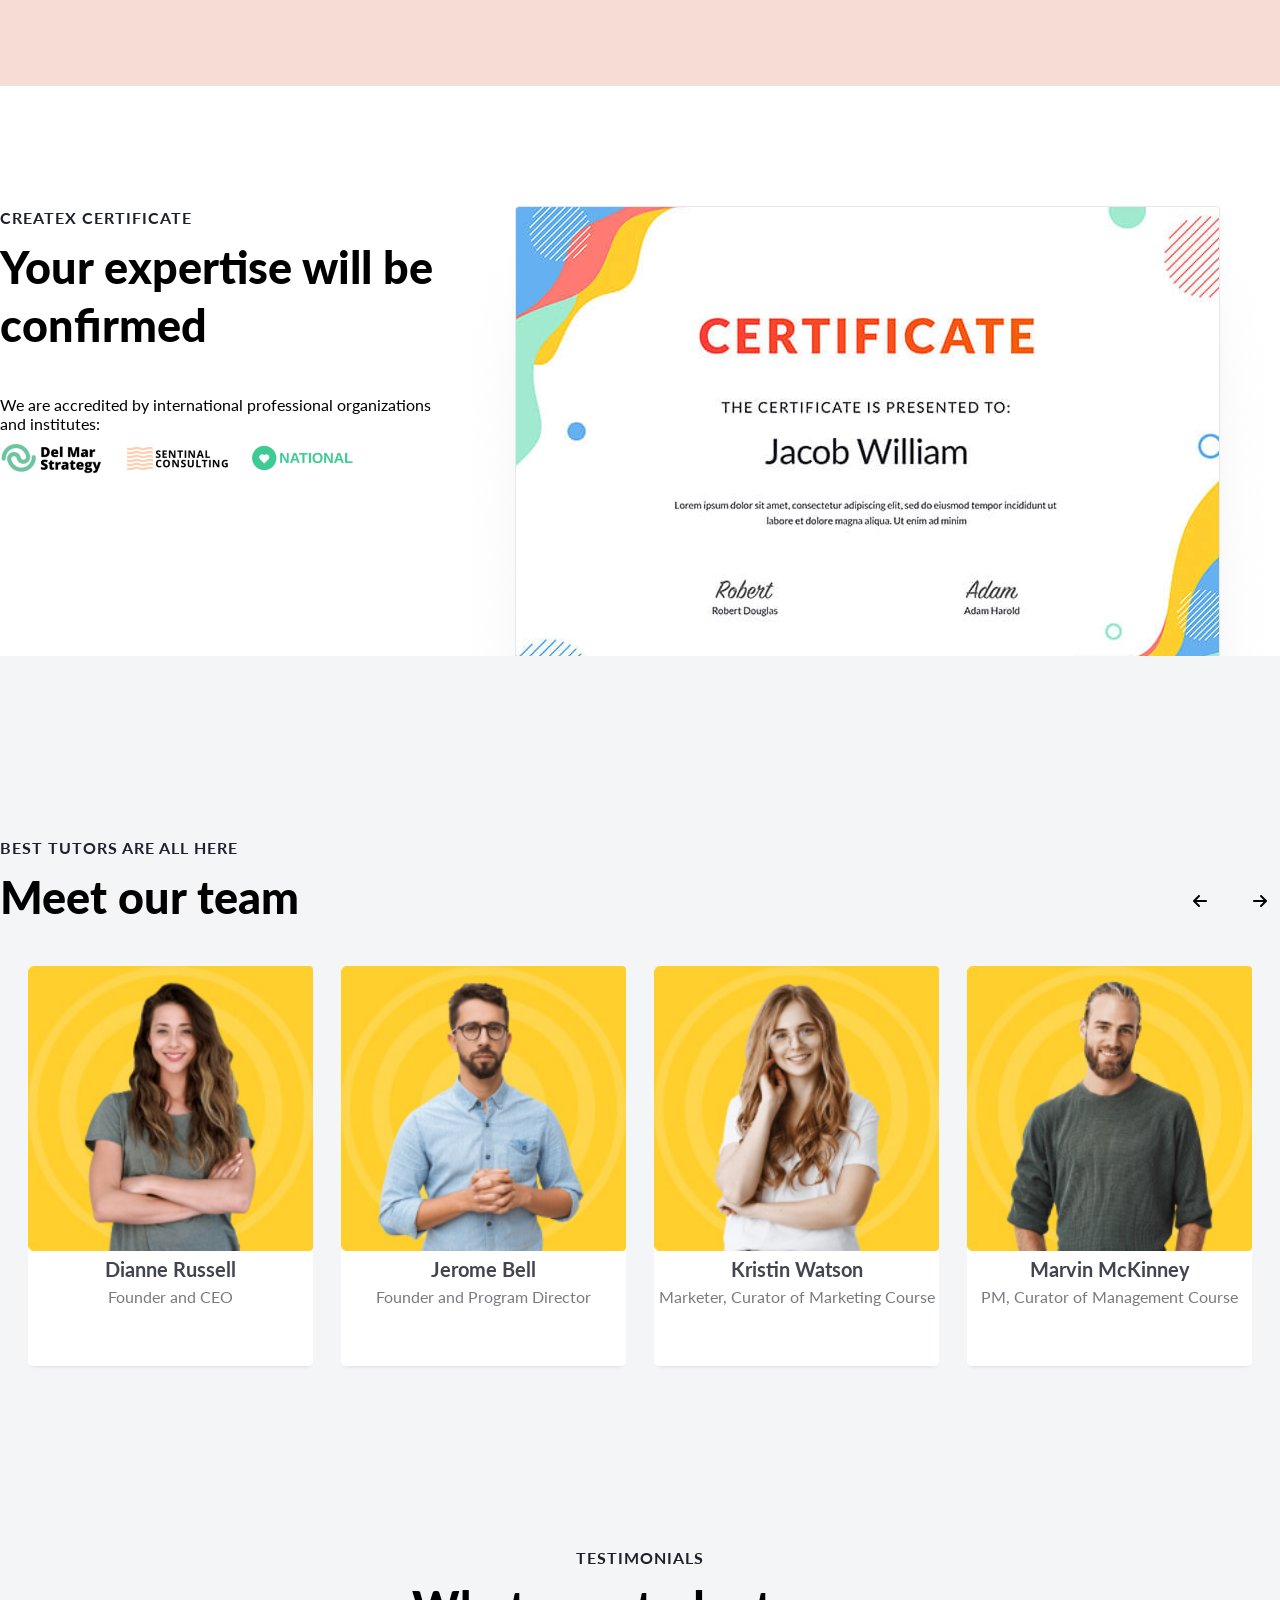
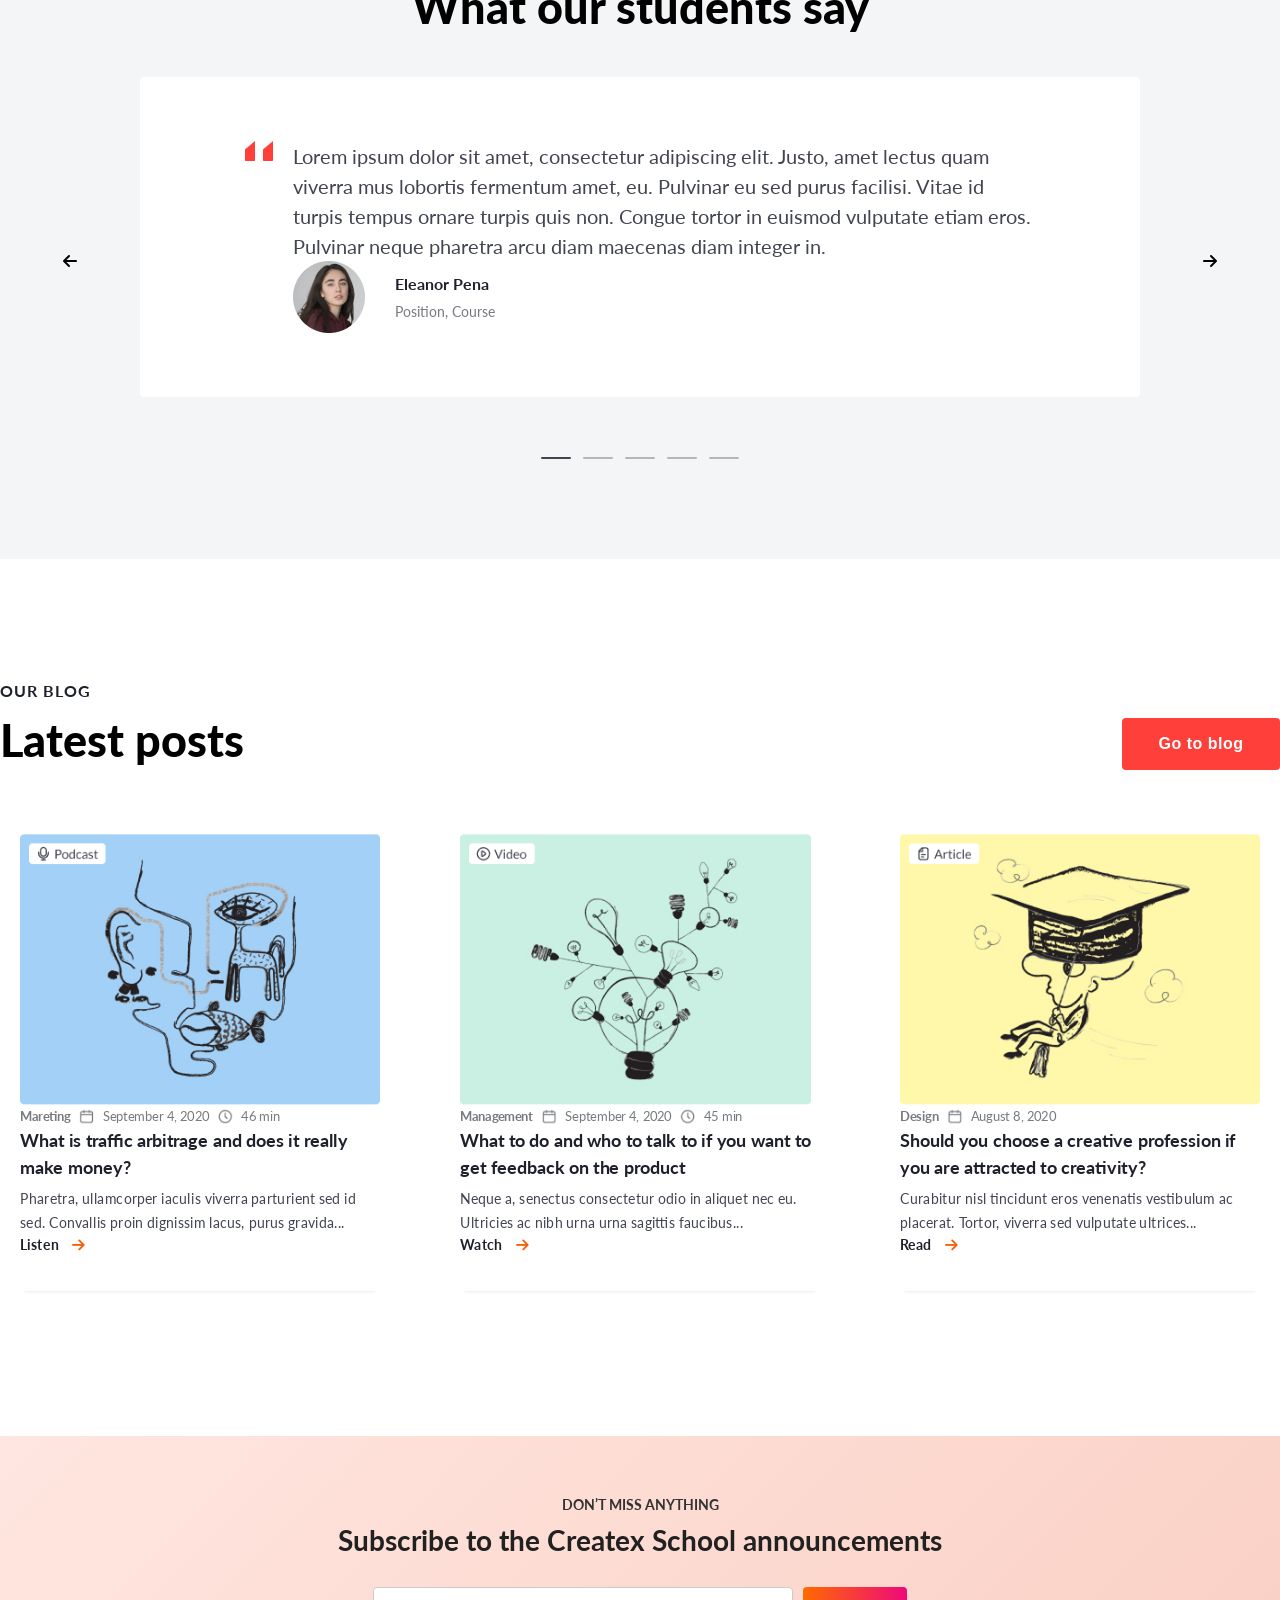
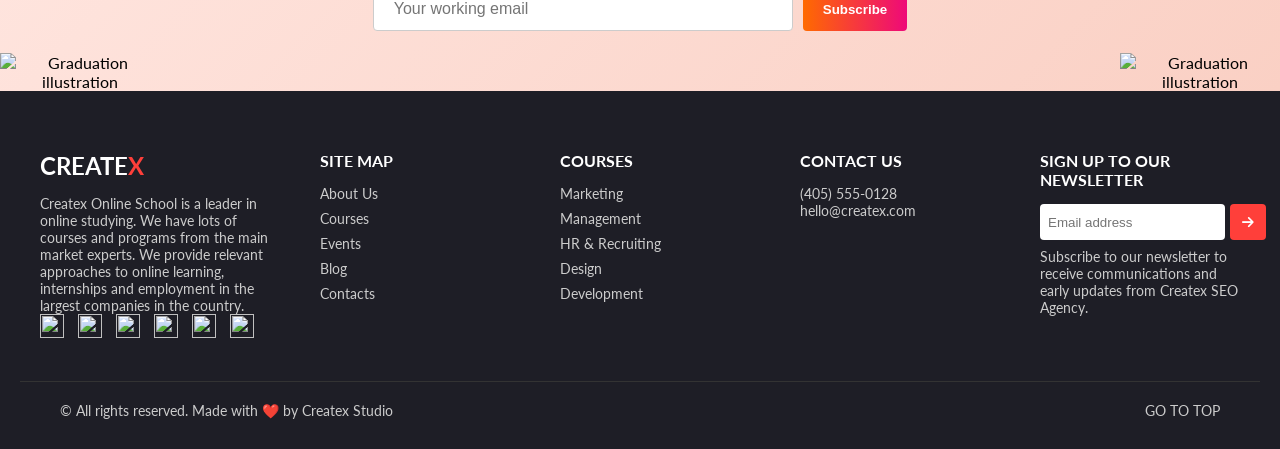
==== commit a5b7a49f: "last changed" ====
--- a/index.html
+++ b/index.html
@@ -7,6 +7,7 @@
         integrity="sha512-Evv84Mr4kqVGRNSgIGL/F/aIDqQb7xQ2vcrdIwxfjThSH8CSR7PBEakCr51Ck+w+/U6swU2Im1vVX0SVk9ABhg=="
         crossorigin="anonymous" referrerpolicy="no-referrer" />
     <link rel="stylesheet" href="./styles/main.css">
+    <link rel="stylesheet" href="./styles/shared.css">
     <link rel="icon" type="image/x-icon" href="../svg/logo.svg">
     <title>Online Courses</title>
 </head>
@@ -21,7 +22,7 @@
                     <nav>
                         <ul>
                             <li>
-                                <a href="">About Us</a>
+                                <a href="./pages/about.html">About Us</a>
                             </li>
                     
                             <li>
--- a/styles/main.css
+++ b/styles/main.css
@@ -18,19 +18,13 @@
     --main-btn-color: rgba(255, 63, 58, 1);
 }
 .container {
-    max-width: 1300px;
+    max-width: 1440px;
     margin: 0 auto;
     padding: 0;
     width: 100%;
 }
-.wrapp-header{
-    box-shadow: 0px 3px 16px 0px rgb(0 0 0 /5%);
-    display: flex;
-    justify-content: space-between;
-    align-items: center;
-
-}
-h6{
+/*main section*/
+h6 {
     font-weight: 700;
     margin-bottom: 8px;
     font-size: 16px;
@@ -39,80 +33,21 @@
     text-transform: uppercase;
     color: rgba(30, 33, 44, 1);
 }
-h1{
+
+h1 {
     font-weight: 900;
     margin-bottom: 40px;
-    font-size: 45px;line-height: 130%;
-    }
-    
-header {
-    
-    display: flex;
-    position: sticky;
-    top: 0;
-    z-index: 999;
-}
-.wrapp-header{
-    padding: 20px;
-    display: flex;
-    justify-content: space-between;
+    font-size: 45px;
+    line-height: 130%;
+}
+.main-section{
+    display: flex;
+    gap: 50px;
     background-color: rgba(246, 220, 213, 255);
 }
-header nav{
-    padding-left: 60px;
-}
-header nav ul {
-    list-style: none;
-    display: flex;
-    gap: 30px;
-}
-nav a{
-    font-weight: 700;
-    font-size: 16px;
-    color: rgba(66, 69, 81, 1);
-}
-nav a:hover{
-    color: var(--main-btn-color);
-    transition: all 0.3s;
-
-}
-.header-btn{
-    font-weight: 700;
-    line-height: 52px;
-    letter-spacing: 0.5px;
-    color: var(--main-text-color);
-    width: 250px;
-    border: none;
-    border-radius: 4px;
-    background-color: rgba(247, 94, 5, 1);
-}
-.header-btn-div{
-    gap: 15px;
-    display: flex;
-    text-align: center;
-    justify-content: center;
-    align-items: center;
-}
-.header-btn-div span{
-    font-weight: 700;
-    font-size: 16px;
-    line-height: 160%;
-    color: rgba(66, 69, 81, 1);
-}
-.header-btn:hover{
-    transition: all 0.2s;
-    cursor: pointer;
-    background: #FCB454;
-}
-/*main section*/
-.main-section{
-    display: flex;
-    gap: 50px;
-}
 .main-section_container{
     width: 100%;
     padding: 50px;
-    background-color: rgba(246, 220, 213, 255);
 }
 .main-div{
     display: flex;
@@ -890,196 +825,3 @@
 }
 
 
-.subscribe {
-    background: linear-gradient(135deg, #ffe6e0, #fad0c4);
-    text-align: center;
-    padding: 60px 20px;
-    position: relative;
-    overflow: hidden;
-}
-
-.subscribe-label {
-    text-transform: uppercase;
-    font-weight: bold;
-    color: #333;
-    margin-bottom: 10px;
-    font-size: 14px;
-}
-
-.subscribe-title {
-    font-size: 28px;
-    font-weight: 700;
-    margin-bottom: 30px;
-    color: #212121;
-}
-
-.subscribe-form {
-    display: flex;
-    justify-content: center;
-    gap: 10px;
-    max-width: 600px;
-    margin: 0 auto;
-}
-
-.subscribe-form input {
-    padding: 12px 20px;
-    border-radius: 4px;
-    border: 1px solid #ccc;
-    width: 70%;
-    font-size: 16px;
-}
-
-.subscribe-form button {
-    background: linear-gradient(to right, #ff6a00, #ee0979);
-    color: white;
-    border: none;
-    padding: 12px 20px;
-    border-radius: 4px;
-    cursor: pointer;
-    font-weight: bold;
-}
-
-.subscribe-bg-left,
-.subscribe-bg-right {
-    position: absolute;
-    bottom: 0;
-    width: 160px;
-}
-
-.subscribe-bg-left {
-    left: 0;
-}
-
-.subscribe-bg-right {
-    right: 0;
-}
-
-
-.footer {
-    background-color: #1e1e26;
-    color: #fff;
-    padding: 60px 20px 30px;
-}
-
-.footer-container {
-    display: flex;
-    flex-wrap: wrap;
-    gap: 40px;
-    justify-content: space-between;
-    max-width: 1200px;
-    margin: auto;
-}
-
-.footer-col {
-    flex: 1;
-    min-width: 200px;
-}
-
-.footer-brand {
-    flex: 2;
-}
-
-.footer h3.logo {
-    font-size: 24px;
-    margin-bottom: 15px;
-    color: white;
-}
-
-.logo-x {
-    color: #ff3f3a;
-}
-
-.footer h4 {
-    font-size: 16px;
-    margin-bottom: 15px;
-    font-weight: bold;
-}
-
-.footer p,
-.footer ul {
-    font-size: 14px;
-    color: #ccc;
-}
-
-.footer ul {
-    list-style: none;
-}
-
-.footer ul li {
-    margin-bottom: 8px;
-}
-
-.footer ul li a {
-    color: #ccc;
-    text-decoration: none;
-}
-
-.footer ul li a:hover {
-    text-decoration: underline;
-}
-
-.socials a {
-    margin-right: 10px;
-}
-
-.socials img {
-    width: 24px;
-    height: 24px;
-}
-
-.newsletter-form {
-    display: flex;
-    gap: 5px;
-    margin-top: 10px;
-}
-
-.newsletter-form input {
-   
-    width: 300px;
-    height: 36px;
-    padding: 8px;
-    border: none;
-    border-radius: 4px;
-}
-
-.newsletter-form button {
-    background-color: #ff3f3a;
-    color: #fff;
-    border: none;
-    text-align: center;
-    align-items: center;
-    padding: 8px 12px;
-    border-radius: 4px;
-    cursor: pointer;
-}
-
-.newsletter-note {
-    font-size: 12px;
-    color: #888;
-    margin-top: 8px;
-    border: none;
-}
-
-
-.footer-bottom {
-    border-top: 1px solid #333;
-    margin-top: 40px;
-    padding-top: 20px;
-    display: flex;
-    justify-content: space-between;
-    flex-wrap: wrap;
-    font-size: 14px;
-    height: 100%;
-    padding-left: 40px;
-    padding-right: 40px;
-}
-
-
-.go-top {
-    text-decoration: none;
-    color: #ccc;
-}
-
-.go-top:hover {
-    text-decoration: underline;
-}
--- a/styles/shared.css
+++ b/styles/shared.css
@@ -0,0 +1,220 @@
+.wrapp-header {
+    padding: 20px;
+    display: flex;
+    justify-content: space-between;
+    
+}
+header {
+    box-shadow: 0px 3px 16px 0px rgb(0 0 0 /5%);
+    background-color: rgba(246, 220, 213, 255);
+    display: flex;
+    position: sticky;
+    top: 0;
+    z-index: 999;
+}
+header nav {
+    padding-left: 60px;
+}
+header nav ul {
+    list-style: none;
+    display: flex;
+    gap: 30px;
+}
+nav a {
+    font-weight: 700;
+    font-size: 16px;
+    color: rgba(66, 69, 81, 1);
+}
+nav a:hover {
+    color: var(--main-btn-color);
+    transition: all 0.3s;
+}
+.header-btn {
+    font-weight: 700;
+    line-height: 52px;
+    letter-spacing: 0.5px;
+    color: var(--main-text-color);
+    width: 250px;
+    border: none;
+    border-radius: 4px;
+    background-color: rgba(247, 94, 5, 1);
+}
+.header-btn-div {
+    gap: 15px;
+    display: flex;
+    text-align: center;
+    justify-content: center;
+    align-items: center;
+}
+.header-btn-div span {
+    font-weight: 700;
+    font-size: 16px;
+    line-height: 160%;
+    color: rgba(66, 69, 81, 1);
+}
+.header-btn:hover {
+    transition: all 0.2s;
+    cursor: pointer;
+    background: #FCB454;
+}
+.subscribe {
+    background: linear-gradient(135deg, #ffe6e0, #fad0c4);
+    text-align: center;
+    padding: 60px 20px;
+    position: relative;
+    overflow: hidden;
+}
+.subscribe-label {
+    text-transform: uppercase;
+    font-weight: bold;
+    color: #333;
+    margin-bottom: 10px;
+    font-size: 14px;
+}
+.subscribe-title {
+    font-size: 28px;
+    font-weight: 700;
+    margin-bottom: 30px;
+    color: #212121;
+}
+.subscribe-form {
+    display: flex;
+    justify-content: center;
+    gap: 10px;
+    max-width: 600px;
+    margin: 0 auto;
+}
+.subscribe-form input {
+    padding: 12px 20px;
+    border-radius: 4px;
+    border: 1px solid #ccc;
+    width: 70%;
+    font-size: 16px;
+}
+.subscribe-form button {
+    background: linear-gradient(to right, #ff6a00, #ee0979);
+    color: white;
+    border: none;
+    padding: 12px 20px;
+    border-radius: 4px;
+    cursor: pointer;
+    font-weight: bold;
+}
+.subscribe-bg-left,
+.subscribe-bg-right {
+    position: absolute;
+    bottom: 0;
+    width: 160px;
+}
+.subscribe-bg-left {
+    left: 0;
+}
+.subscribe-bg-right {
+    right: 0;
+}
+.footer {
+    background-color: #1e1e26;
+    color: #fff;
+    padding: 60px 20px 30px;
+}
+.footer-container {
+    display: flex;
+    flex-wrap: wrap;
+    gap: 40px;
+    justify-content: space-between;
+    max-width: 1200px;
+    margin: auto;
+}
+.footer-col {
+    flex: 1;
+    min-width: 200px;
+}
+.footer-brand {
+    flex: 2;
+}
+.footer h3.logo {
+    font-size: 24px;
+    margin-bottom: 15px;
+    color: white;
+}
+.logo-x {
+    color: #ff3f3a;
+}
+.footer h4 {
+    font-size: 16px;
+    margin-bottom: 15px;
+    font-weight: bold;
+}
+.footer p,
+.footer ul {
+    font-size: 14px;
+    color: #ccc;
+}
+.footer ul {
+    list-style: none;
+}
+.footer ul li {
+    margin-bottom: 8px;
+}
+.footer ul li a {
+    color: #ccc;
+    text-decoration: none;
+}
+.footer ul li a:hover {
+    text-decoration: underline;
+}
+.socials a {
+    margin-right: 10px;
+}
+.socials img {
+    width: 24px;
+    height: 24px;
+}
+.newsletter-form {
+    display: flex;
+    gap: 5px;
+    margin-top: 10px;
+}
+.newsletter-form input {
+
+    width: 300px;
+    height: 36px;
+    padding: 8px;
+    border: none;
+    border-radius: 4px;
+}
+.newsletter-form button {
+    background-color: #ff3f3a;
+    color: #fff;
+    border: none;
+    text-align: center;
+    align-items: center;
+    padding: 8px 12px;
+    border-radius: 4px;
+    cursor: pointer;
+}
+.newsletter-note {
+    font-size: 12px;
+    color: #888;
+    margin-top: 8px;
+    border: none;
+}
+.footer-bottom {
+    border-top: 1px solid #333;
+    margin-top: 40px;
+    padding-top: 20px;
+    display: flex;
+    justify-content: space-between;
+    flex-wrap: wrap;
+    font-size: 14px;
+    height: 100%;
+    padding-left: 40px;
+    padding-right: 40px;
+}
+.go-top {
+    text-decoration: none;
+    color: #ccc;
+}
+.go-top:hover {
+    text-decoration: underline;
+}
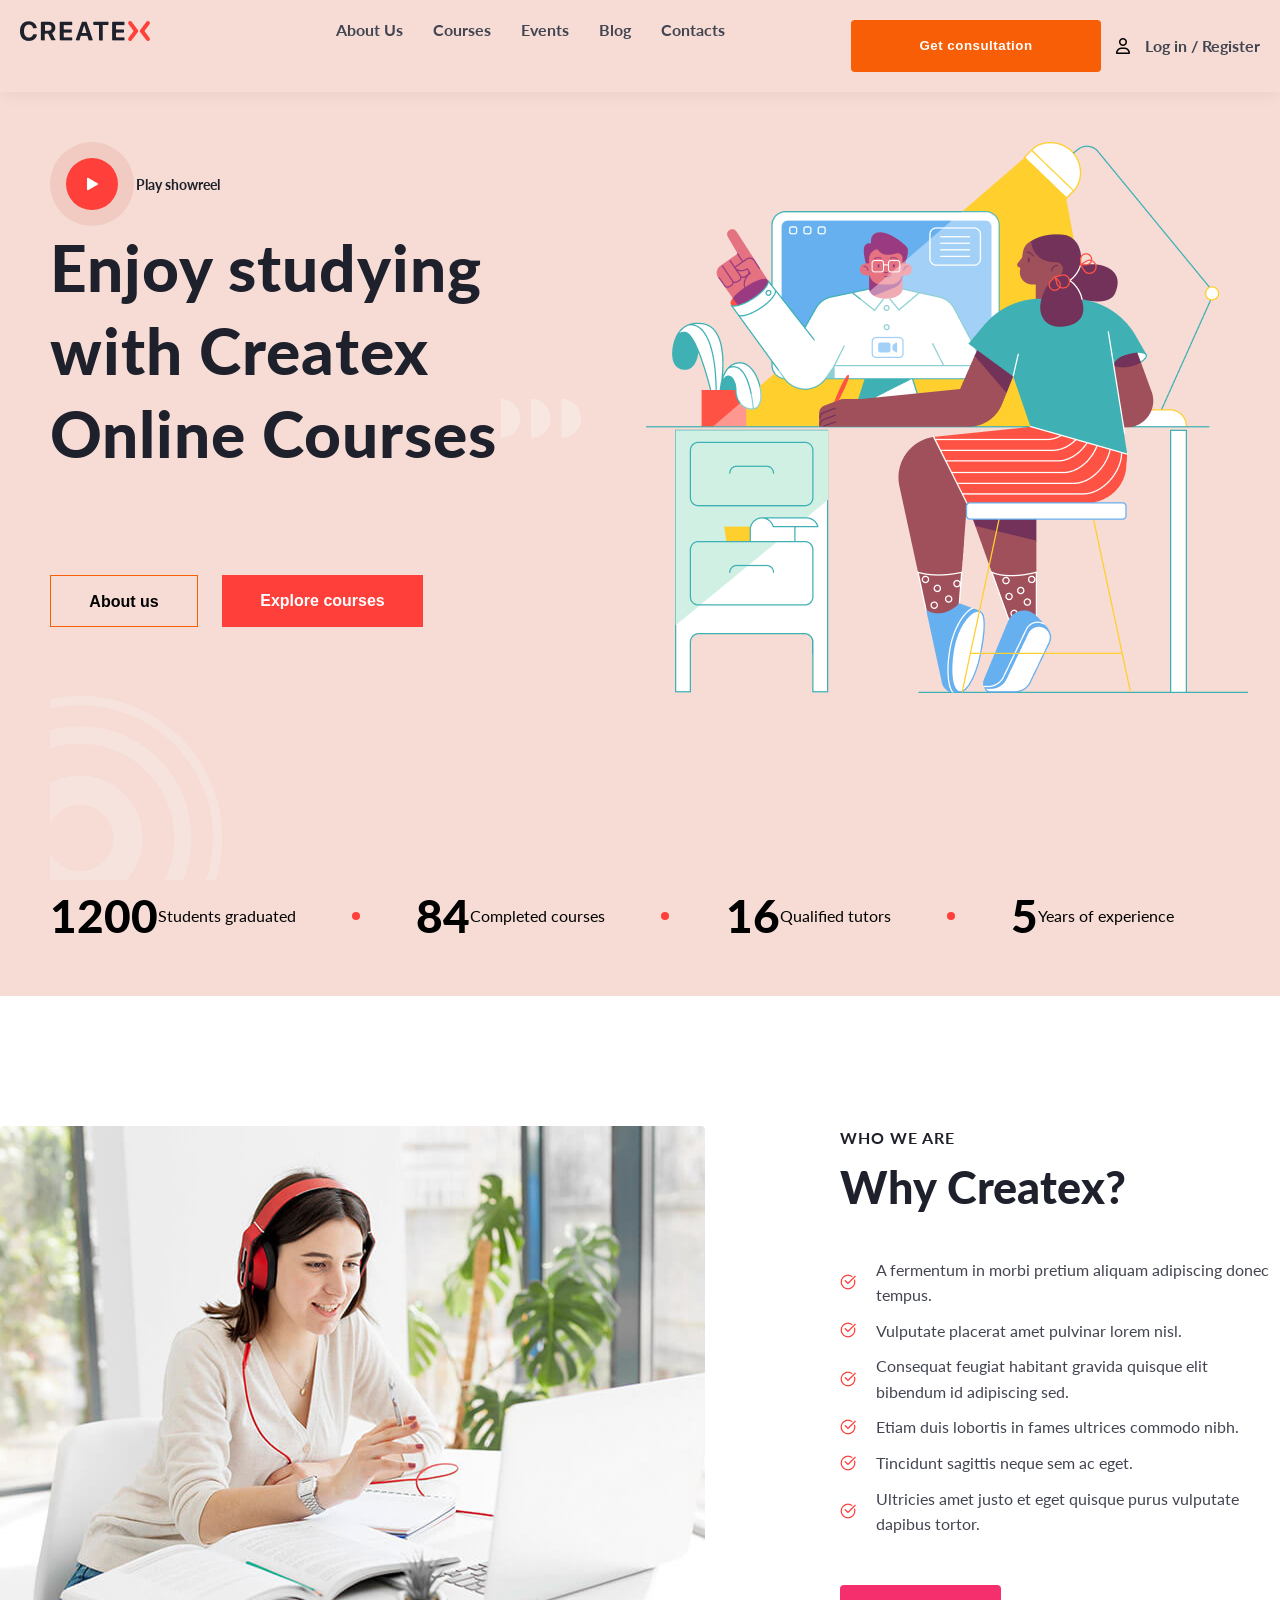
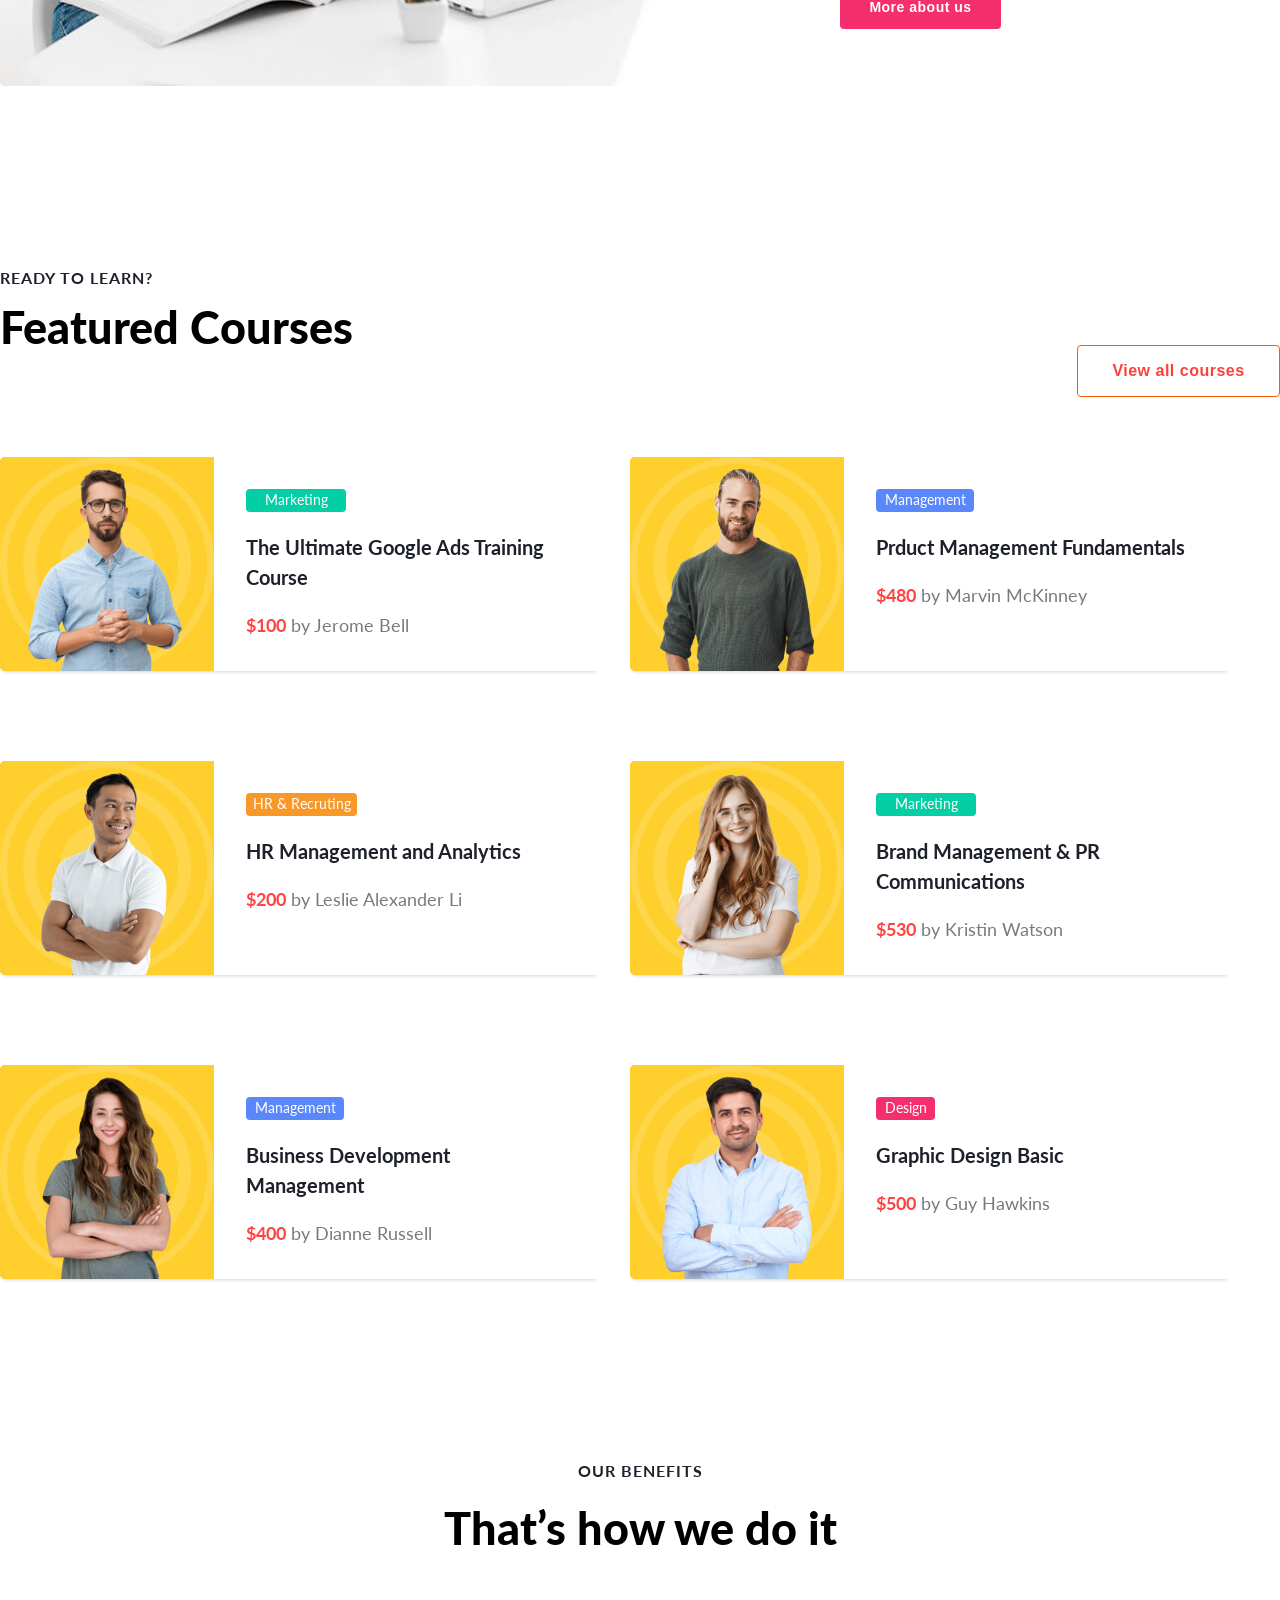
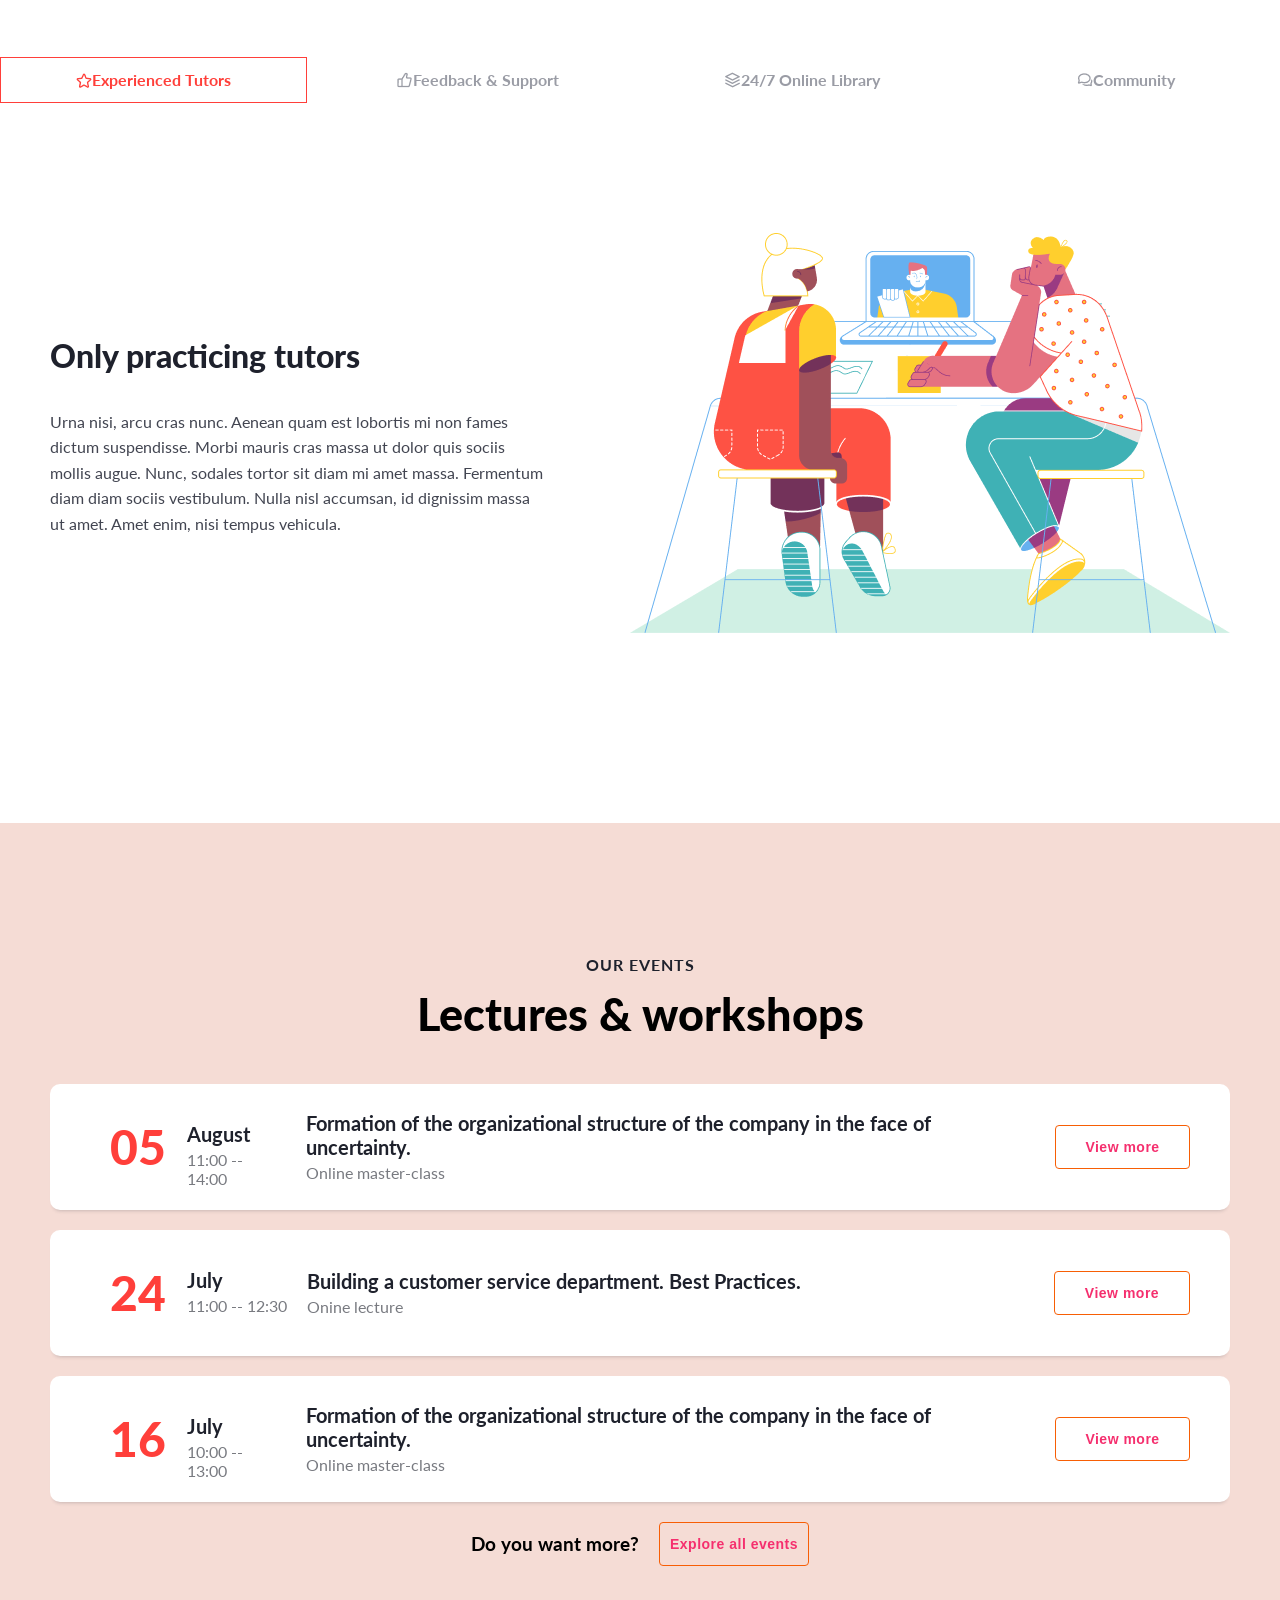
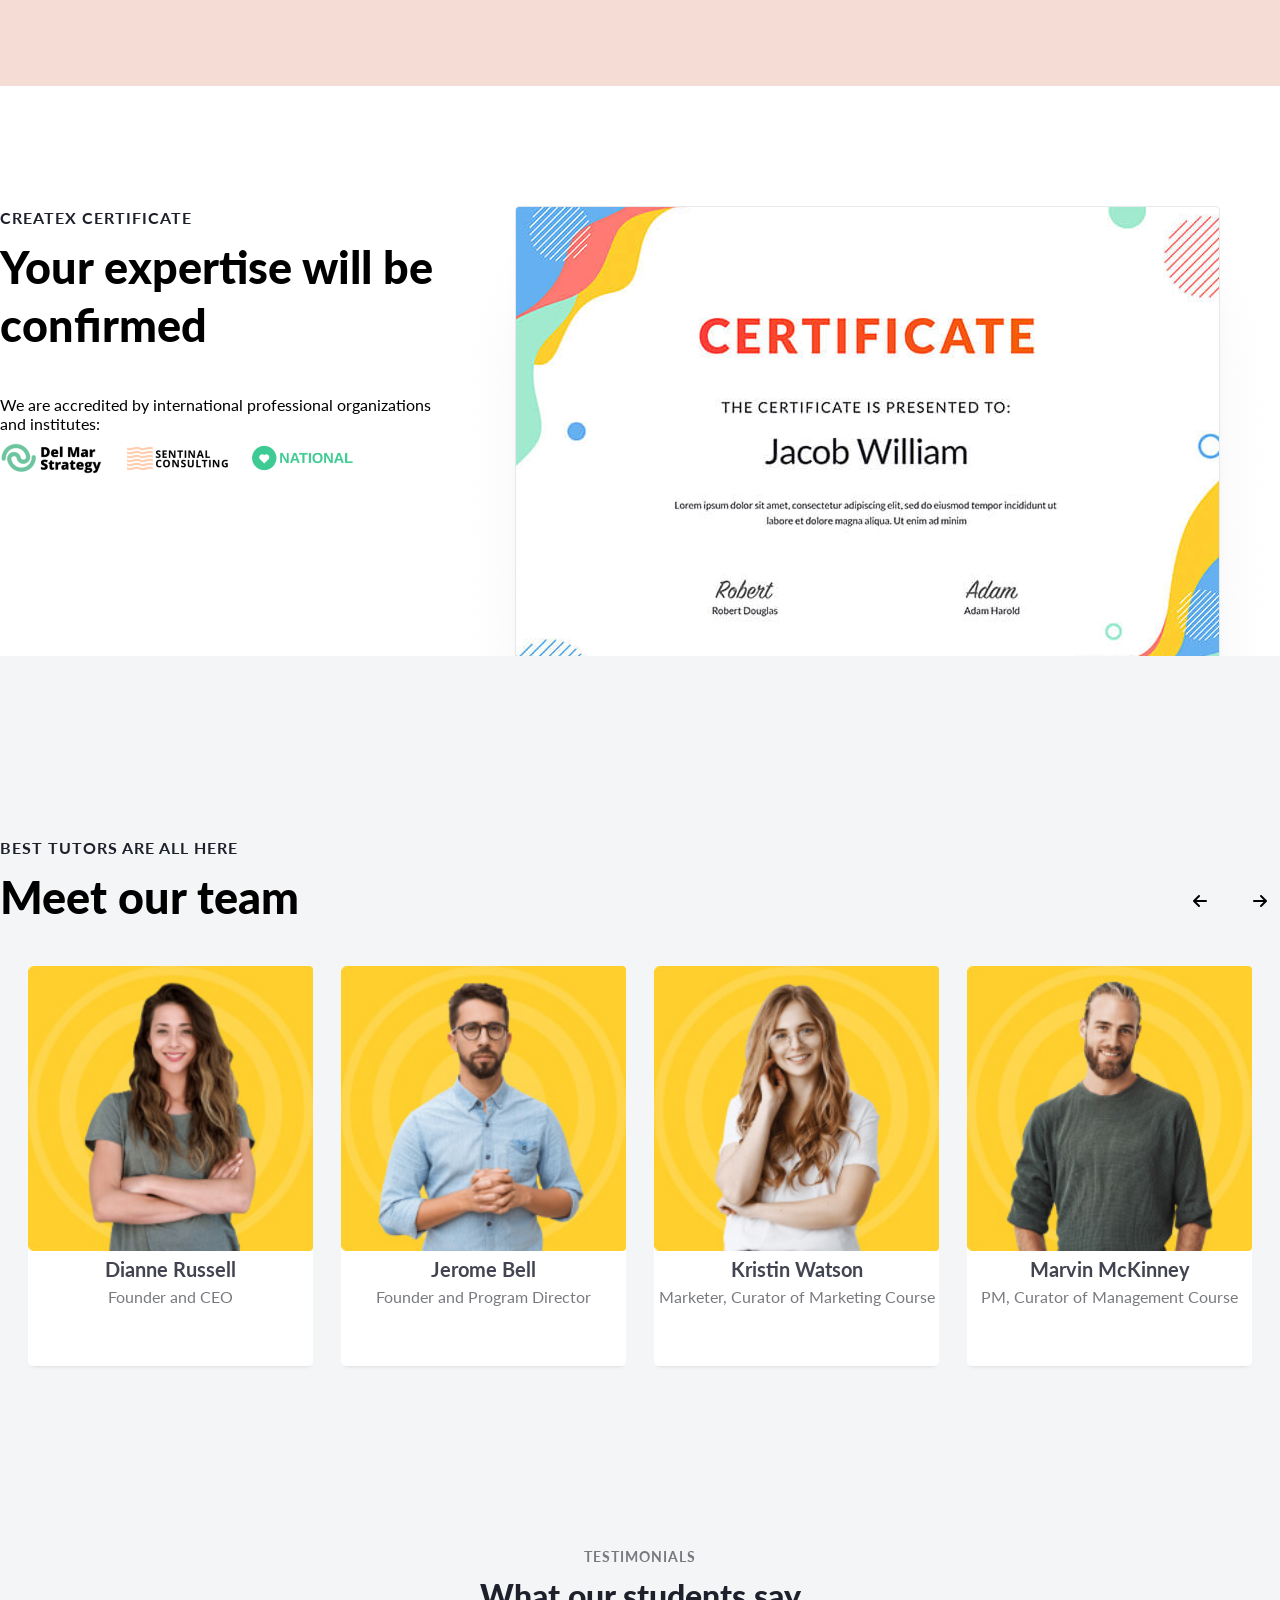
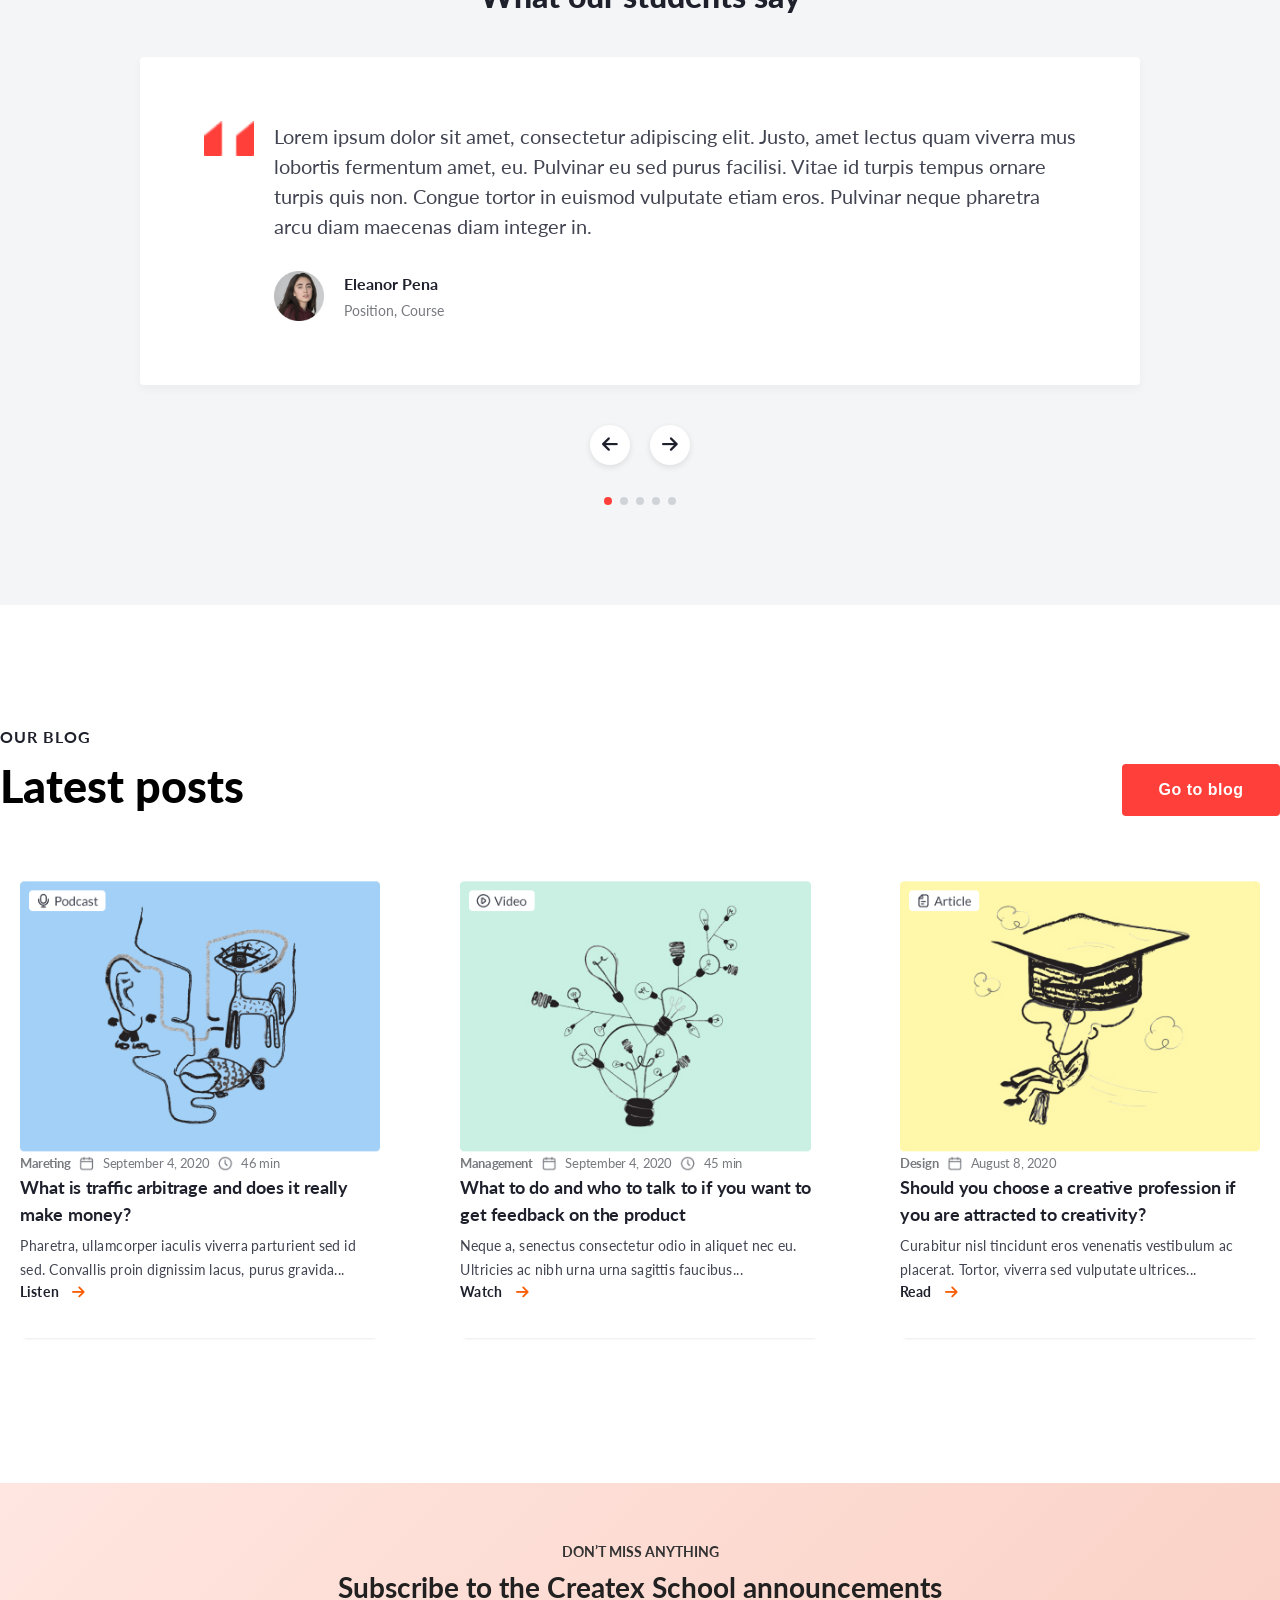
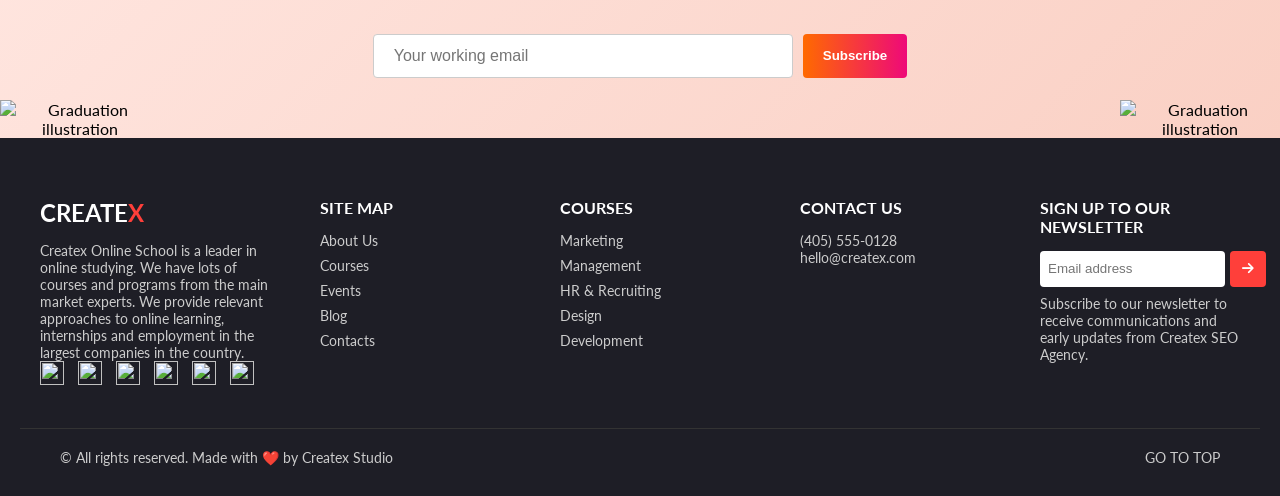
==== commit 787abe8f: "last changed" ====
--- a/index.html
+++ b/index.html
@@ -30,7 +30,7 @@
                             </li>
                     
                             <li>
-                                <a href="">Events</a>
+                                <a href="./pages/avant-main.html">Events</a>
                             </li>
                             <li>
                                 <a href="">Blog</a>
--- a/styles/main.css
+++ b/styles/main.css
@@ -620,102 +620,125 @@
     line-height: 160%;
     color: rgba(120, 122, 128, 1);
 }
-.eight-section{
+.eight-section {
     position: relative;
-    padding-top: 180px;
+    padding: 180px 20px 100px 20px;
     background: rgba(244, 245, 246, 1);
 }
-.eight-section-next_link{
-    padding: 50px;
-    width: 100%;
-    top: 425px;
-    height: 256px;
-    display: flex;
-    position: absolute;
-    justify-content: space-between;
-}
-
+
+.eight-section-title {
+    text-align: center;
+    margin-bottom: 40px;
+}
+
+.eight-section-title h6 {
+    font-size: 14px;
+    color: rgba(120, 122, 128, 1);
+    margin-bottom: 8px;
+    letter-spacing: 1px;
+}
+
+.eight-section-title h1 {
+    font-size: 32px;
+    color: rgba(30, 33, 44, 1);
+}
+
+.student-commen {
+    display: flex;
+    gap: 20px;
+    background: white;
+    border-radius: 4px;
+    padding: 64px;
+    width: 100%;
+    max-width: 1000px;
+    margin: 0 auto;
+    box-shadow: 0 4px 10px rgba(0, 0, 0, 0.04);
+}
+
+.student-commen img:first-child {
+    width: 50px;
+    height: auto;
+}
+
+.comment {
+    font-weight: 400;
+    font-size: 20px;
+    line-height: 150%;
+    color: rgba(66, 69, 81, 1);
+    margin-bottom: 30px;
+}
+
+.person-info-box {
+    display: flex;
+    gap: 20px;
+    align-items: center;
+}
+
+.person-info {
+    display: flex;
+    flex-direction: column;
+    gap: 4px;
+}
+
+.person-info p {
+    font-weight: 700;
+    font-size: 16px;
+    line-height: 160%;
+    color: rgba(30, 33, 44, 1);
+}
+
+.person-info span {
+    font-weight: 400;
+    font-size: 14px;
+    line-height: 150%;
+    color: rgba(120, 122, 128, 1);
+}
+
+/* Navigatsiya oklar */
+.eight-section-next_link {
+    margin: 40px auto 0 auto;
+    display: flex;
+    justify-content: center;
+    gap: 20px;
+}
 
 .eight-section-next_link div {
     width: 40px;
-    display: flex;
-    justify-content: center;
-    text-align: center;
-    align-items: center;
     height: 40px;
+    background: white;
+    color: rgba(30, 33, 44, 1);
     border-radius: 50%;
+    display: flex;
+    justify-content: center;
+    align-items: center;
+    font-size: 18px;
+    box-shadow: 0 2px 6px rgba(0, 0, 0, 0.1);
+    transition: all 0.3s ease;
 }
 
 .eight-section-next_link div:hover {
-    transition: all 0.2s;
+    background: rgba(255, 63, 58, 1);
+    color: white;
     cursor: pointer;
+}
+
+/* Pastdagi comment indicator line */
+.comment-line {
+    margin-top: 32px;
+    display: flex;
+    justify-content: center;
+    gap: 8px;
+}
+
+.comment-line div {
+    width: 8px;
+    height: 8px;
+    background: rgba(208, 212, 216, 1);
+    border-radius: 50%;
+}
+
+.comment-line div:first-child {
     background: rgba(255, 63, 58, 1);
-    color: var(--main-text-color);
-}
-.eight-section-title{
-    align-items: center;
-    text-align: center;  
-}
-.student-commen{
-    display: flex;
-    padding-left: 105px;
-    padding-right: 105px;
-    padding-top: 64px;
-    padding-bottom: 64px;
-    border-radius: 4px;
-    background: var(--main-text-color);
-    width: 1000px;
-    margin: 0 auto;
-    gap: 20px;
-}
-.comment{
-    font-weight: 400;
-    font-size: 20px;
-    line-height: 150%;
-    color: rgba(66, 69, 81, 1);
-}
-.person-info-box{
-    display: flex;
-    gap: 30px;
-}
-.person-info{
-    justify-content: center;
-    text-align: left;
-    align-items: left;
-    display: flex;
-    flex-direction: column;
-    gap: 4px;
-}
-.person-info p{
-    font-weight: 700;
-    font-size: 16px;
-    line-height: 160%;
-    color: rgba(30, 33, 44, 1);
-}.person-info span{
-    font-weight: 400;
-    font-size: 14px;
-    line-height: 150%;
-    color: rgba(120, 122, 128, 1);
-}
-.comment-line{
-    justify-content: center;
-    text-align: center;
-    align-items: center;
-    margin-top: 60px;
-    display: flex;
-    padding-bottom: 100px;
-    gap: 12px;
-}
-.comment-line div:first-child{
-    width: 30px;
-    border-radius: 3px;
-    background: rgba(66, 69, 81, 1);
-}
-.comment-line div{
-    width: 30px;
-    height: 2px;
-    border-radius: 3px;
-    background-color: rgba(179, 183, 188, 1);
 }
 .nineth-section{
     padding-top: 120px;
--- a/styles/shared.css
+++ b/styles/shared.css
@@ -3,6 +3,9 @@
     display: flex;
     justify-content: space-between;
     
+}
+body{
+    text-decoration: none;
 }
 header {
     box-shadow: 0px 3px 16px 0px rgb(0 0 0 /5%);
@@ -21,12 +24,13 @@
     gap: 30px;
 }
 nav a {
+    text-decoration: none;
     font-weight: 700;
     font-size: 16px;
     color: rgba(66, 69, 81, 1);
 }
 nav a:hover {
-    color: var(--main-btn-color);
+    color: rgba(255, 63, 58, 1);
     transition: all 0.3s;
 }
 .header-btn {
